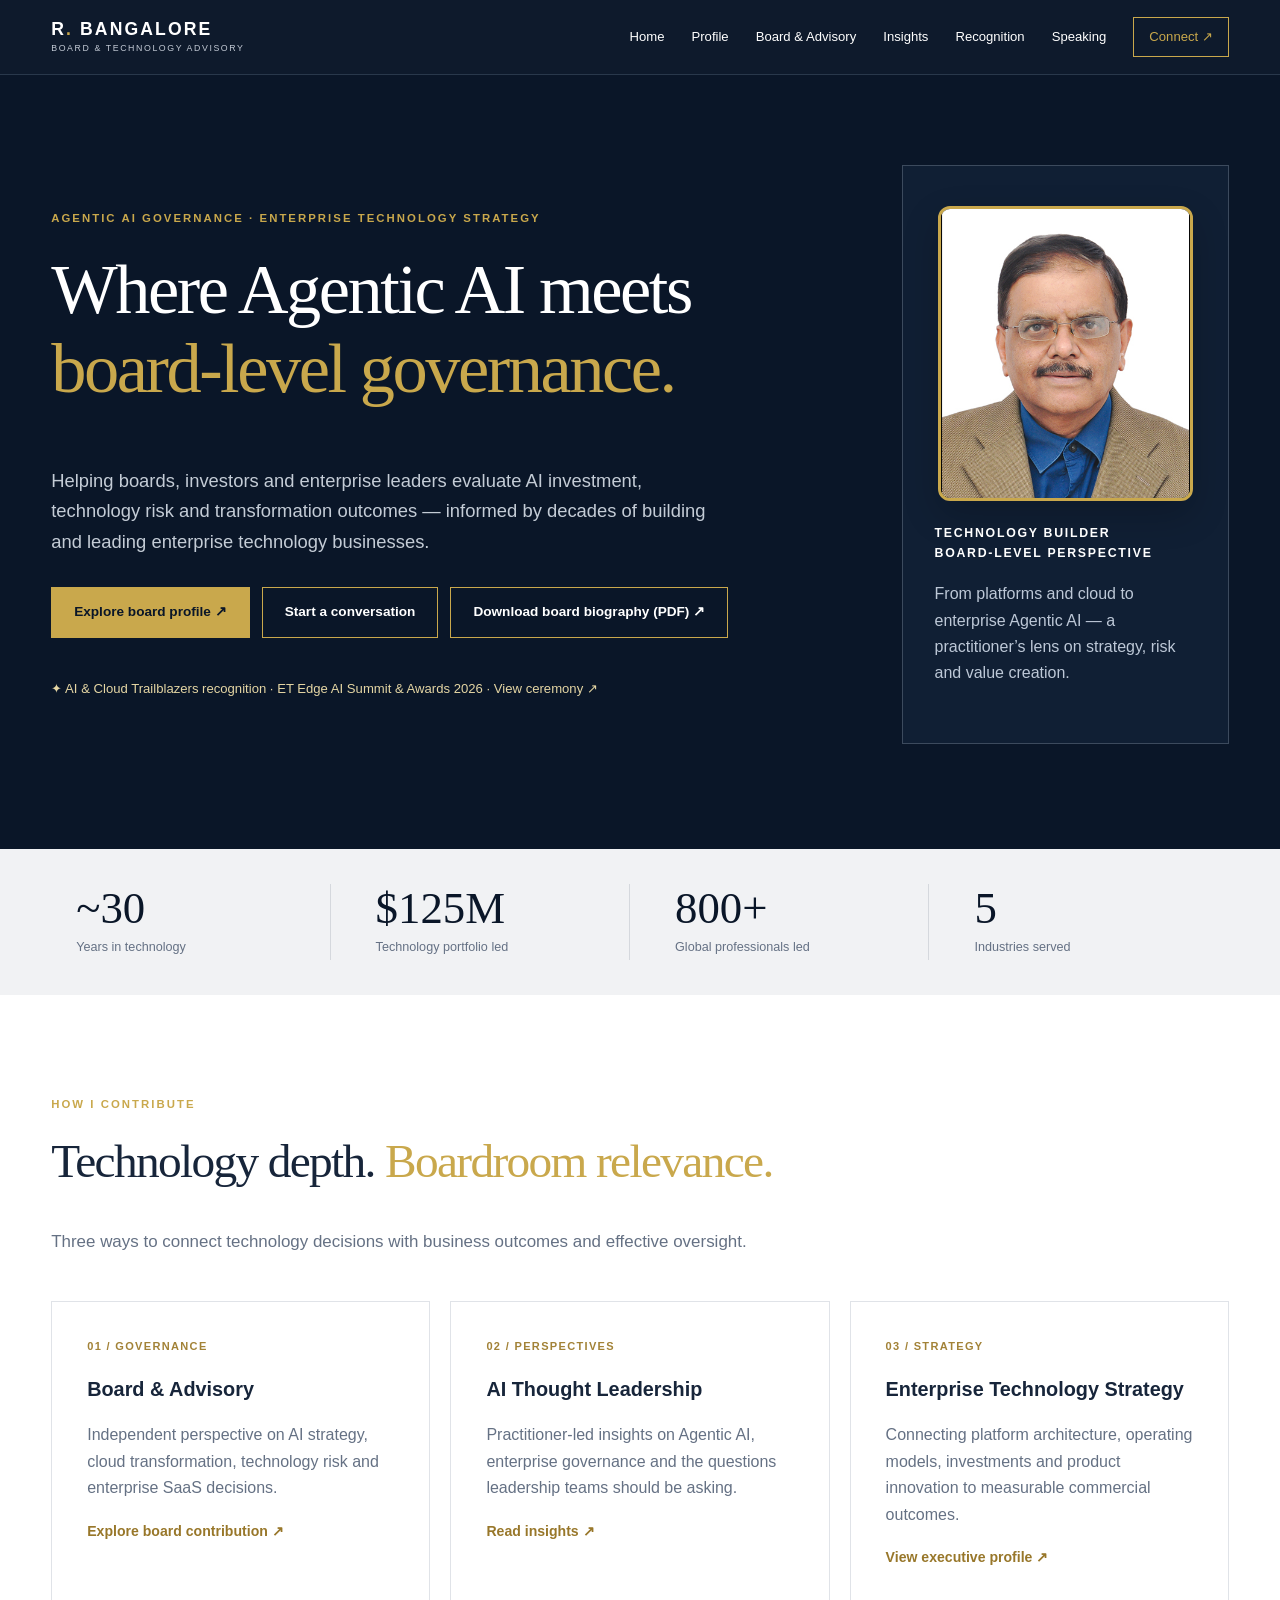
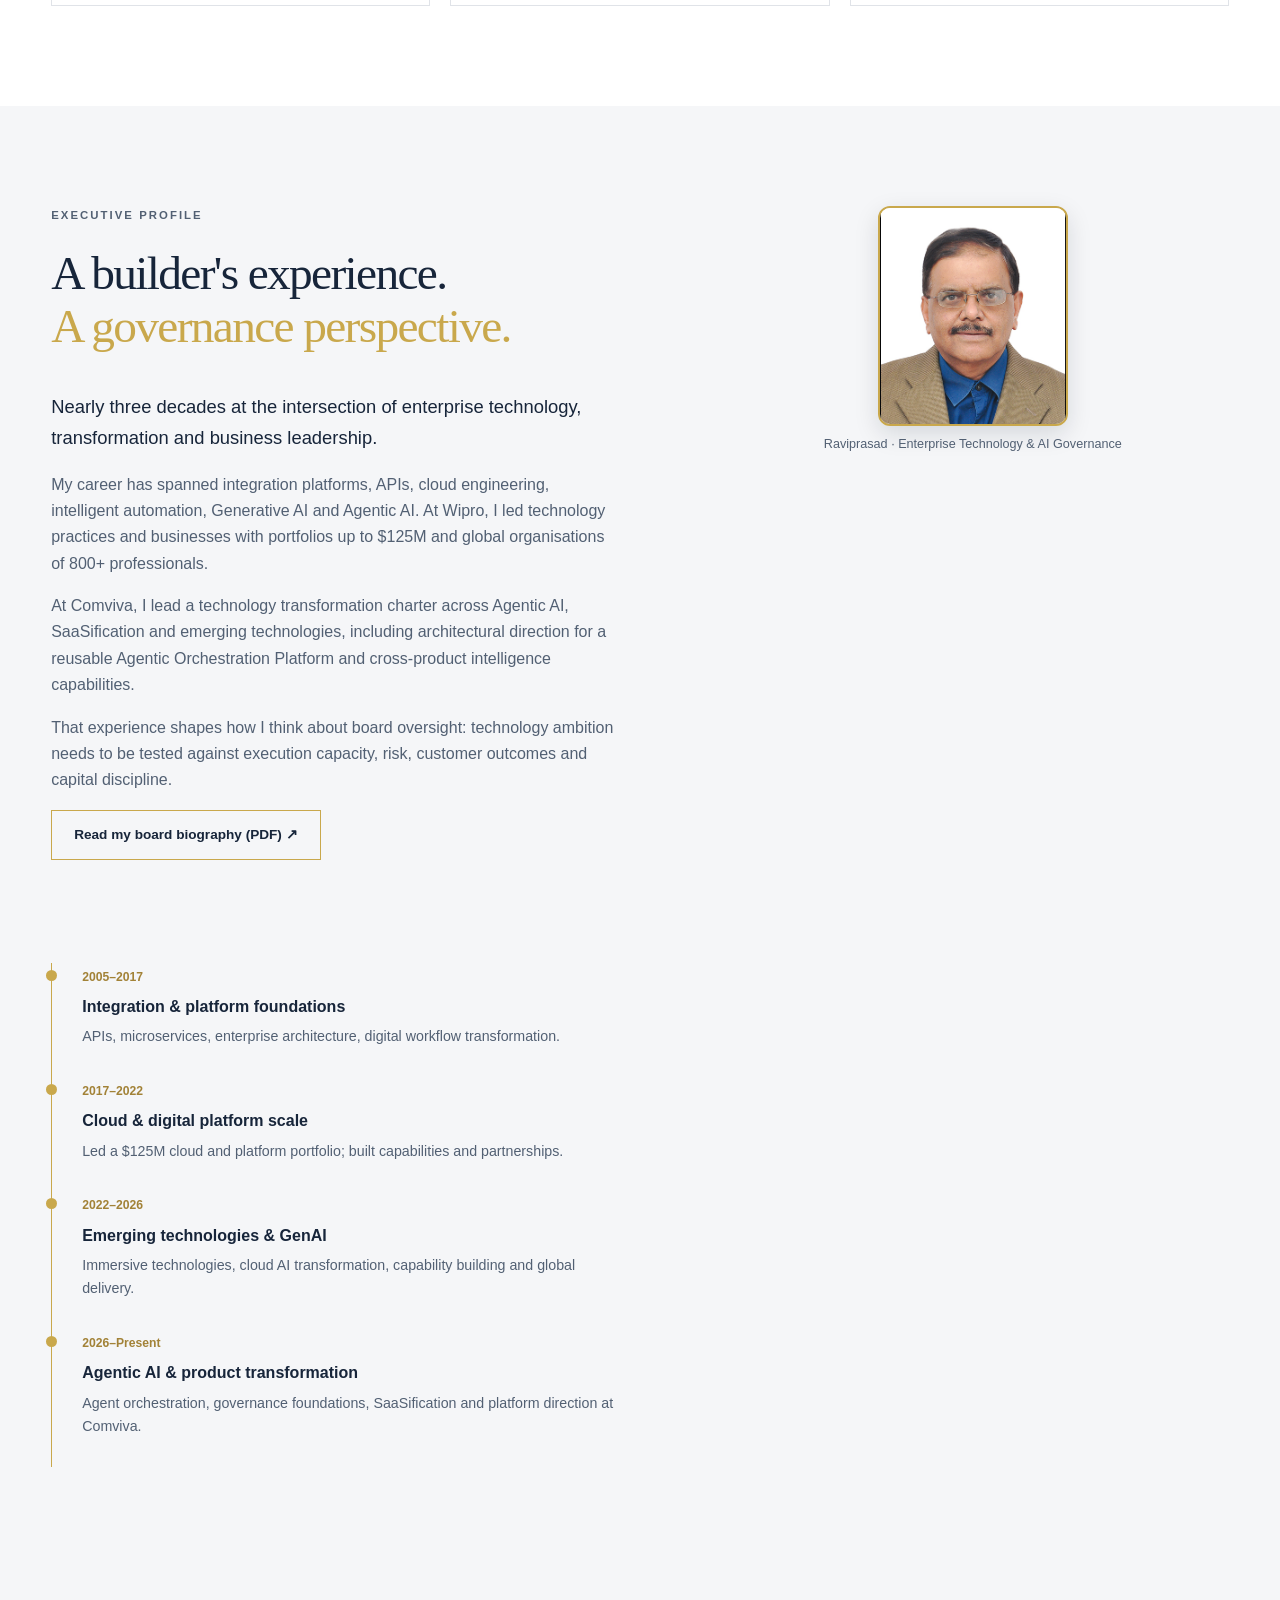
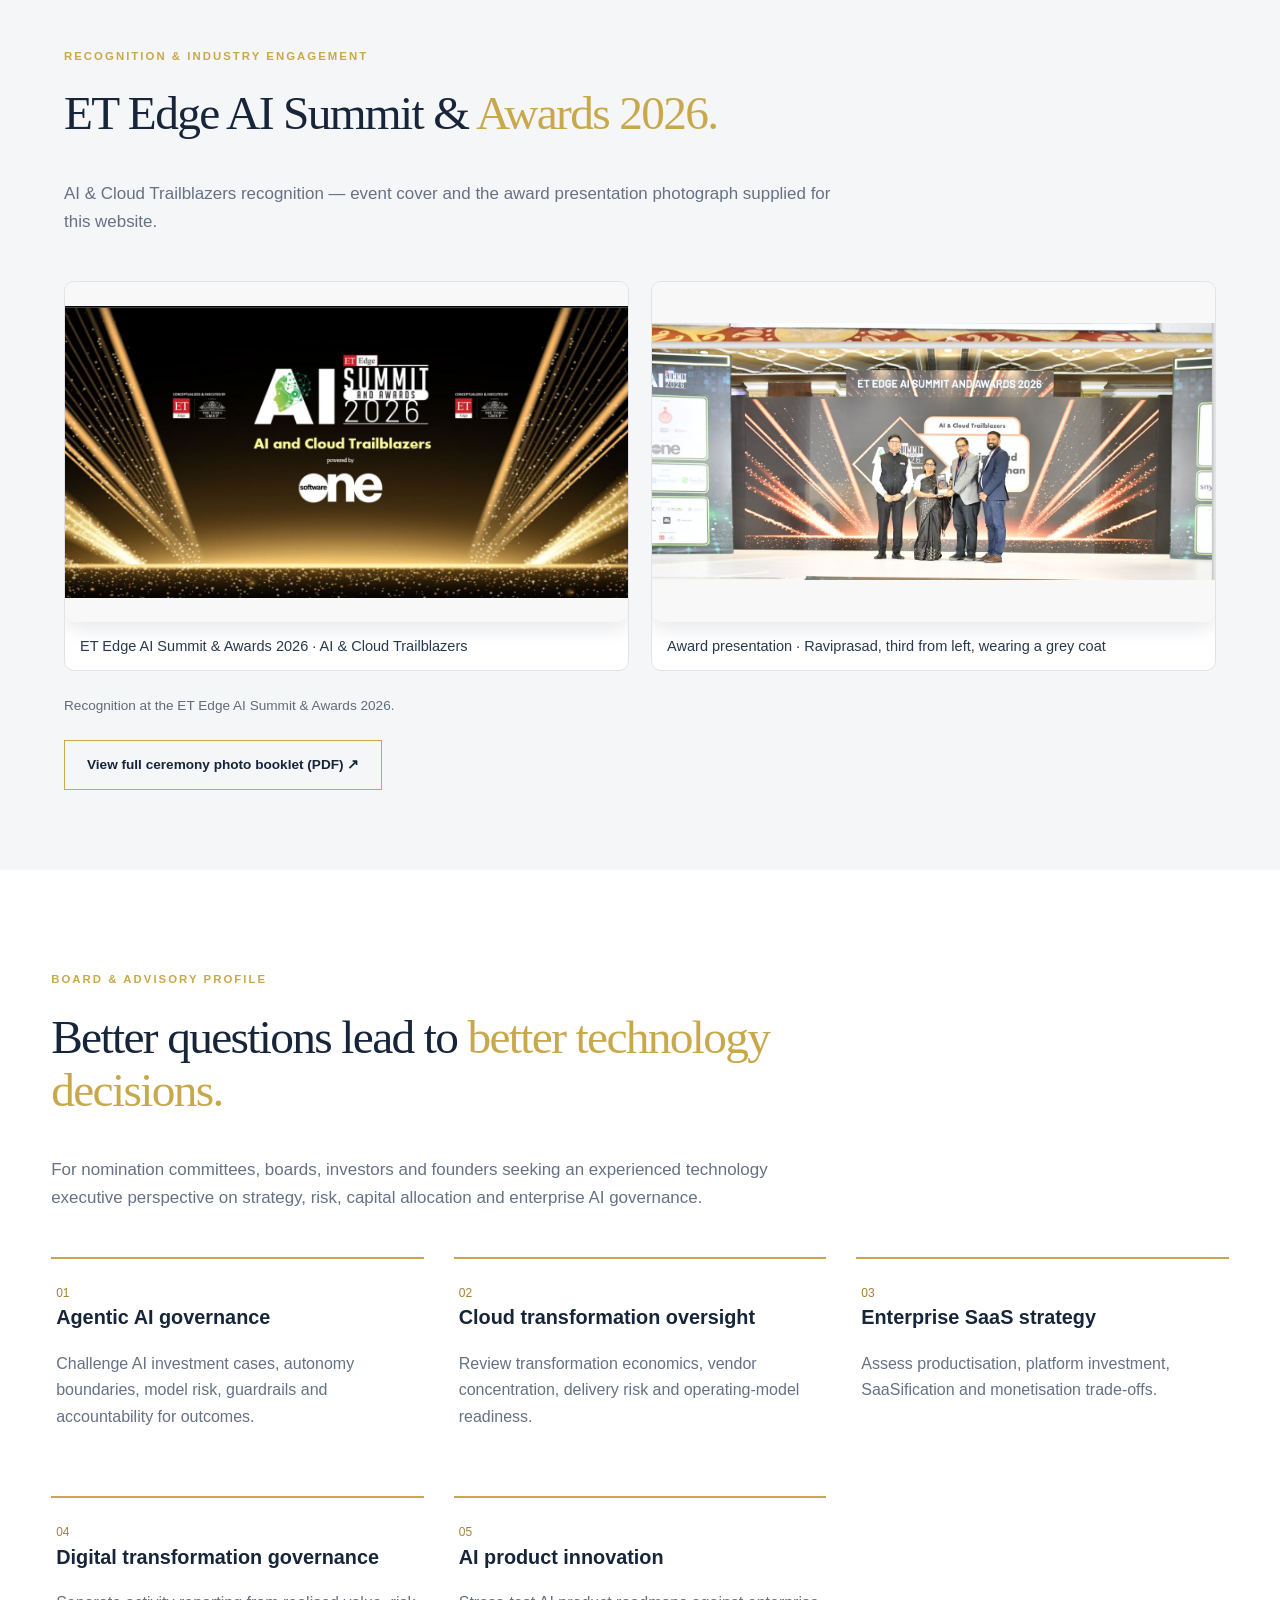
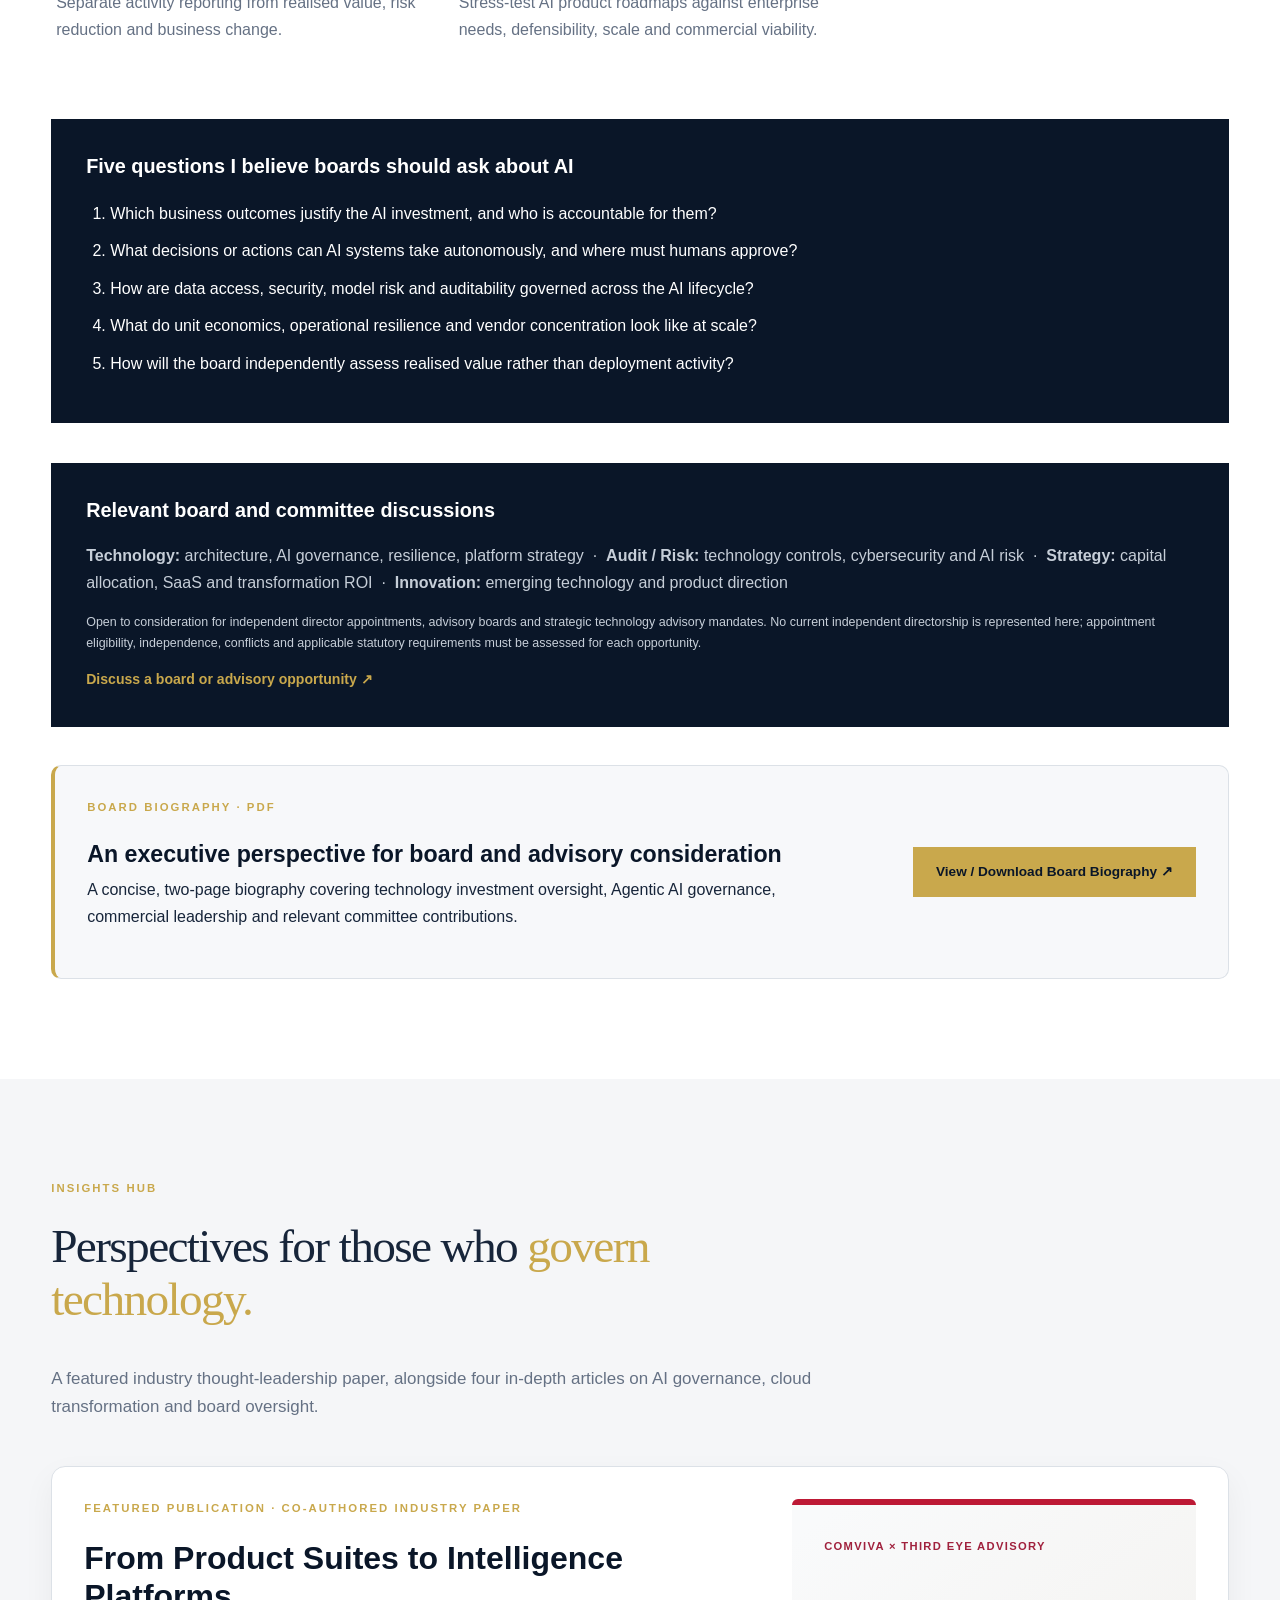
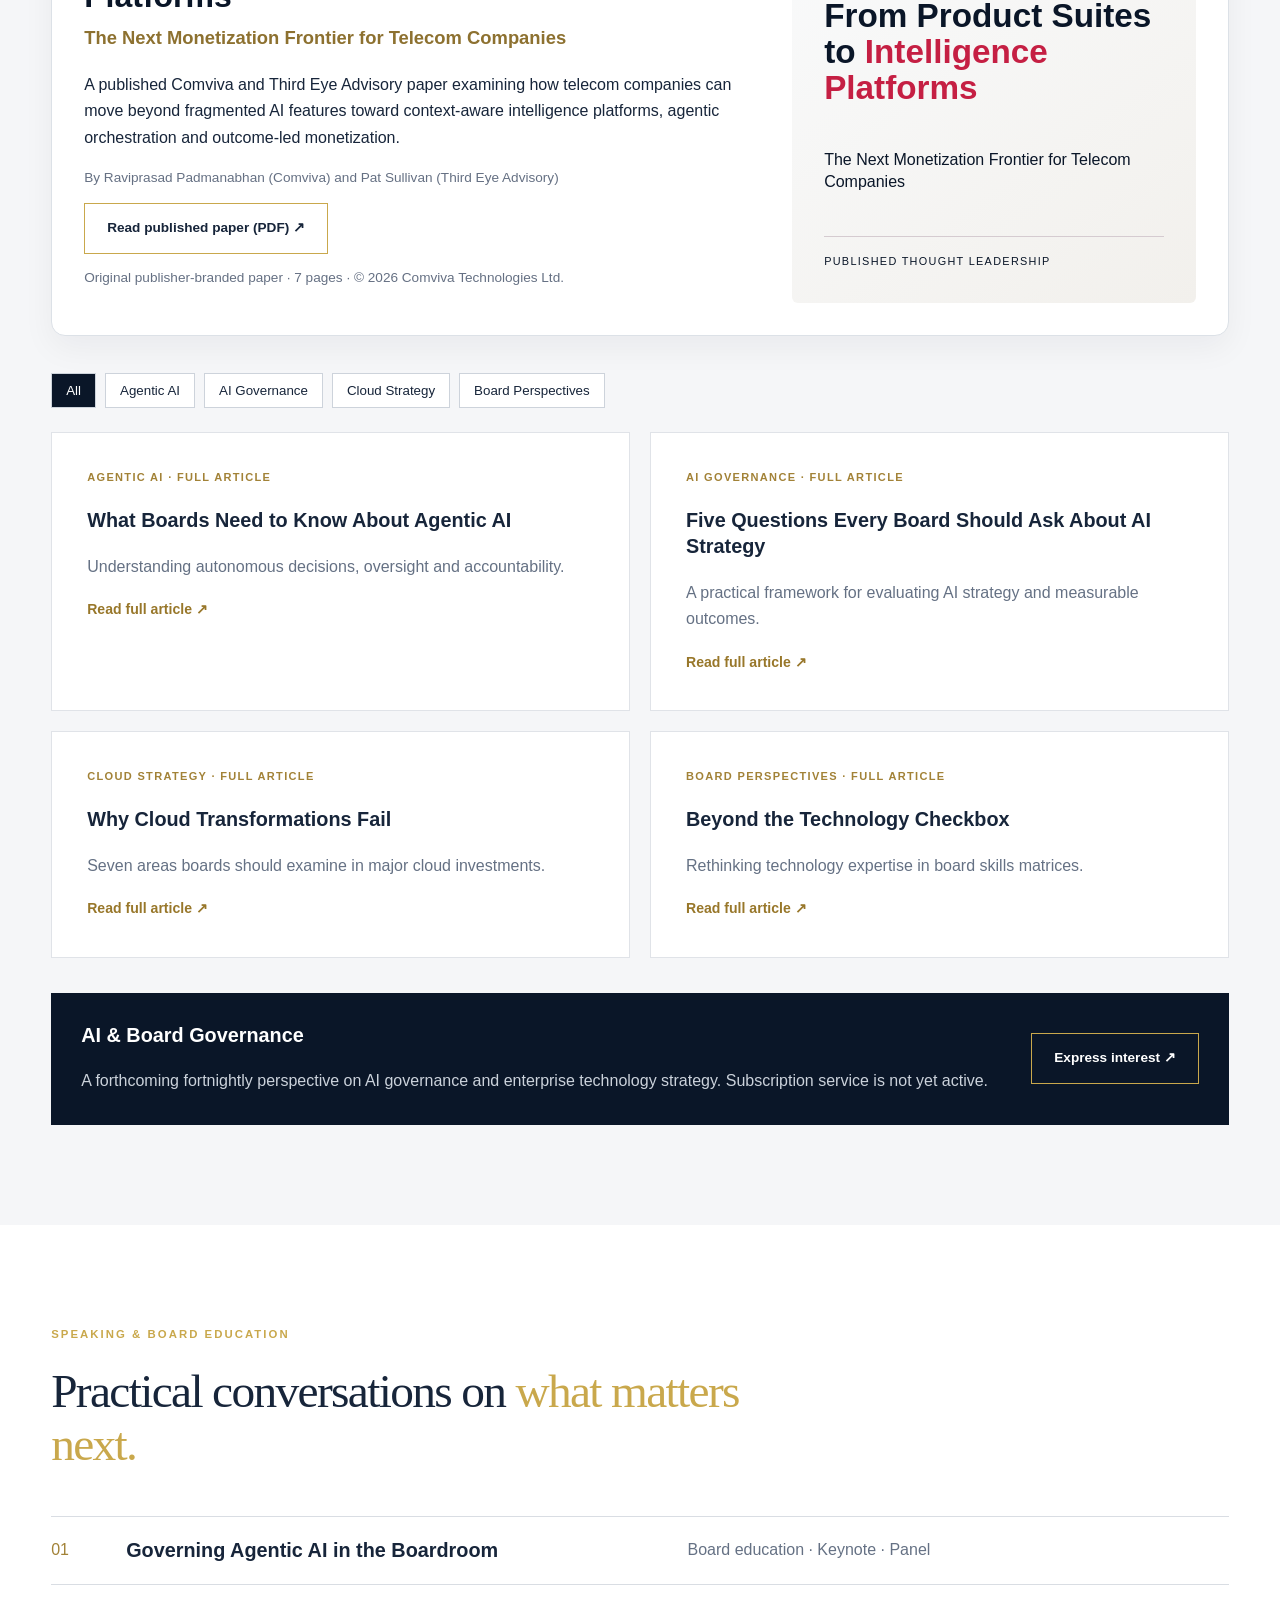
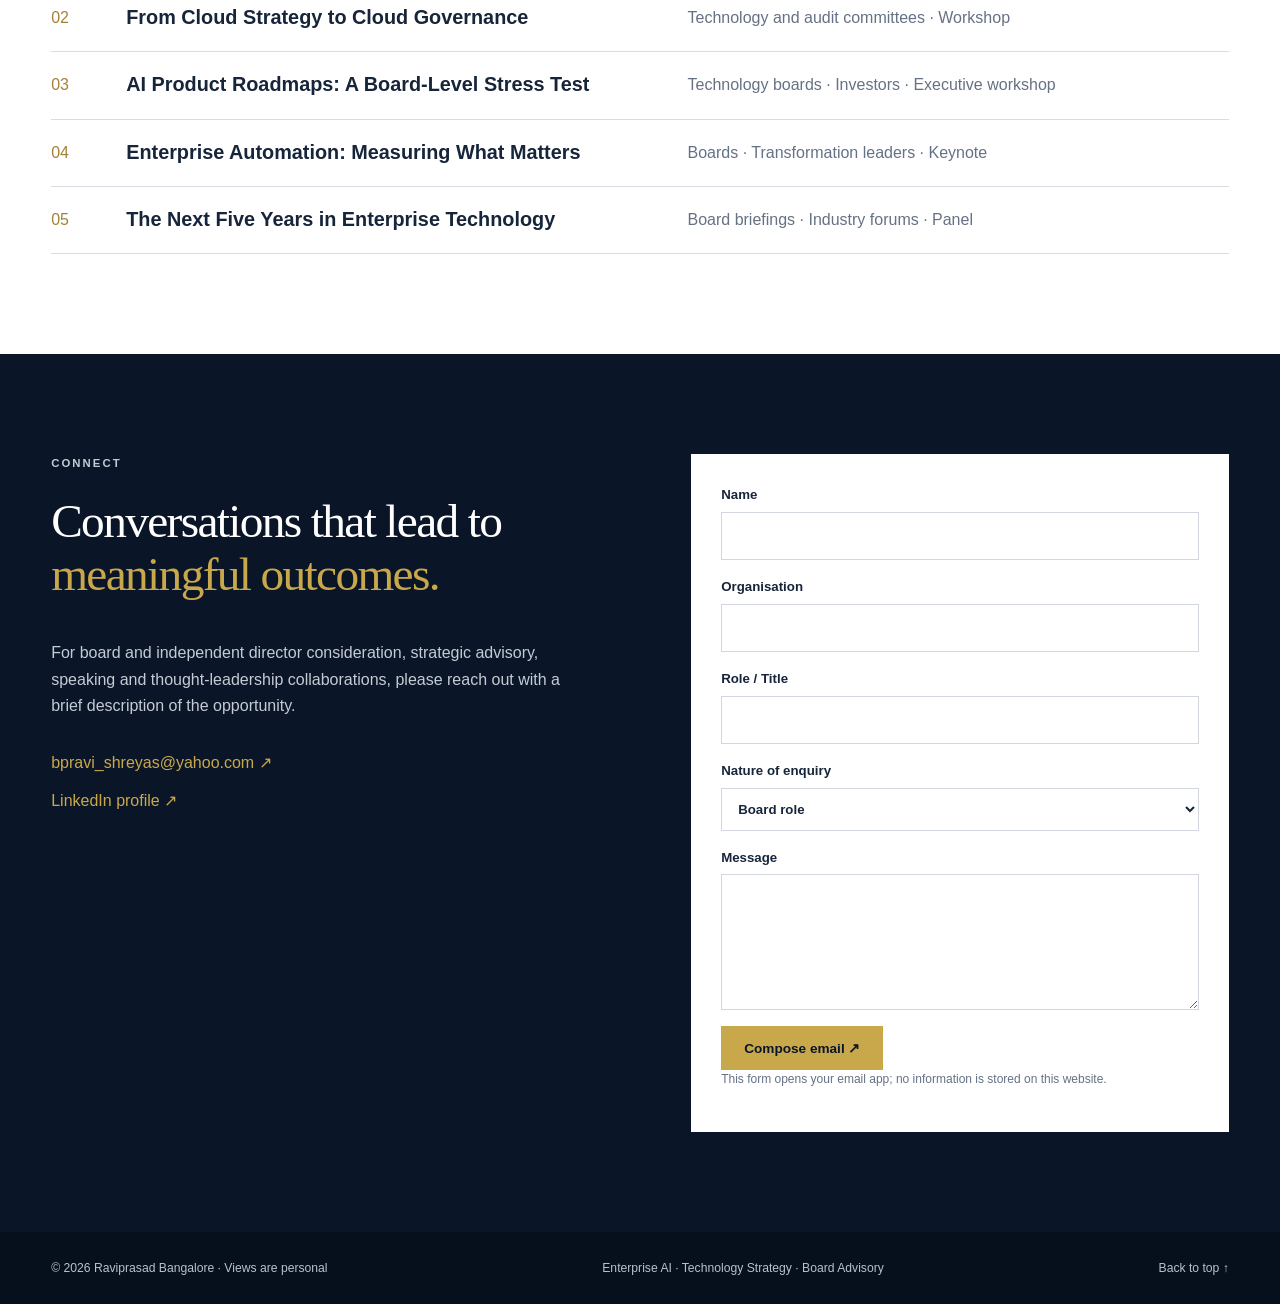
==== index.html @ d6b8e683 "Remove duplicate republish comments in index.html Removed duplicate comments for republishing GitHub" ====
<!DOCTYPE html>

<html lang="en"><head><meta charset="utf-8"/><meta content="width=device-width,initial-scale=1" name="viewport"/><title>Raviprasad Bangalore | Board Advisory &amp; AI Governance</title><meta content="#0A1628" name="theme-color"/><meta content="index,follow" name="robots"/><meta content="Raviprasad Bangalore — enterprise technology executive focused on Agentic AI governance, cloud strategy, board advisory and enterprise transformation." name="description"/><link href="styles.css" rel="stylesheet"/></head><body>
<header class="site-header"><a class="brand" href="#home">R<span class="gold">.</span> BANGALORE <small>BOARD &amp; TECHNOLOGY ADVISORY</small></a><button aria-expanded="false" aria-label="Toggle navigation" class="menu">☰</button><nav id="nav"><a href="#home">Home</a><a href="#about">Profile</a><a href="#board">Board &amp; Advisory</a><a href="#insights">Insights</a><a href="#recognition">Recognition</a><a href="#speaking">Speaking</a><a class="nav-contact" href="#connect">Connect ↗</a></nav></header>
<main><section class="hero" id="home"><div class="hero-content"><p class="eyebrow">AGENTIC AI GOVERNANCE · ENTERPRISE TECHNOLOGY STRATEGY</p><h1>Where Agentic AI meets <em>board-level governance.</em></h1><p class="hero-copy">Helping boards, investors and enterprise leaders evaluate AI investment, technology risk and transformation outcomes — informed by decades of building and leading enterprise technology businesses.</p><div class="actions"><a class="btn primary" href="#board">Explore board profile ↗</a><a class="btn secondary" href="#connect">Start a conversation</a><a class="btn secondary" href="downloads/Raviprasad_Board_Biography.pdf" rel="noopener" target="_blank">Download board biography (PDF) ↗</a></div><div class="recognition">✦ AI &amp; Cloud Trailblazers recognition · ET Edge AI Summit &amp; Awards 2026 · <a href="#recognition">View ceremony ↗</a></div></div><div class="hero-aside"><img alt="Raviprasad — technology executive and board advisory profile" class="hero-profile-photo" loading="eager" src="images/raviprasad-profile.jpg"/><div class="aside-label">TECHNOLOGY BUILDER<br/>BOARD-LEVEL PERSPECTIVE</div><p>From platforms and cloud to enterprise Agentic AI — a practitioner’s lens on strategy, risk and value creation.</p></div></section>
<section aria-label="Career metrics" class="metrics"><div><strong>~30</strong><span>Years in technology</span></div><div><strong>$125M</strong><span>Technology portfolio led</span></div><div><strong>800+</strong><span>Global professionals led</span></div><div><strong>5</strong><span>Industries served</span></div></section>
<section class="section" id="value"><div class="section-heading"><p class="eyebrow">HOW I CONTRIBUTE</p><h2>Technology depth. <em>Boardroom relevance.</em></h2><p>Three ways to connect technology decisions with business outcomes and effective oversight.</p></div><div class="cards three"><article class="card"><span class="card-index">01 / GOVERNANCE</span><h3>Board &amp; Advisory</h3><p>Independent perspective on AI strategy, cloud transformation, technology risk and enterprise SaaS decisions.</p><a href="#board">Explore board contribution ↗</a></article><article class="card"><span class="card-index">02 / PERSPECTIVES</span><h3>AI Thought Leadership</h3><p>Practitioner-led insights on Agentic AI, enterprise governance and the questions leadership teams should be asking.</p><a href="#insights">Read insights ↗</a></article><article class="card"><span class="card-index">03 / STRATEGY</span><h3>Enterprise Technology Strategy</h3><p>Connecting platform architecture, operating models, investments and product innovation to measurable commercial outcomes.</p><a href="#about">View executive profile ↗</a></article></div></section>
<section class="section alt" id="about"><div class="split"><div><p class="eyebrow">EXECUTIVE PROFILE</p><h2>A builder's experience.<br/><em>A governance perspective.</em></h2><p class="lead">Nearly three decades at the intersection of enterprise technology, transformation and business leadership.</p><p>My career has spanned integration platforms, APIs, cloud engineering, intelligent automation, Generative AI and Agentic AI. At Wipro, I led technology practices and businesses with portfolios up to $125M and global organisations of 800+ professionals.</p><p>At Comviva, I lead a technology transformation charter across Agentic AI, SaaSification and emerging technologies, including architectural direction for a reusable Agentic Orchestration Platform and cross-product intelligence capabilities.</p><p>That experience shapes how I think about board oversight: technology ambition needs to be tested against execution capacity, risk, customer outcomes and capital discipline.</p><a class="btn secondary" href="downloads/Raviprasad_Board_Biography.pdf" rel="noopener" target="_blank">Read my board biography (PDF) ↗</a></div><div class="about-photo-wrap"><img alt="Executive portrait of Raviprasad" class="about-profile-photo" loading="lazy" src="images/raviprasad-profile.jpg"/><p class="about-photo-caption">Raviprasad · Enterprise Technology &amp; AI Governance</p></div><div class="timeline"><div><span>2005–2017</span><h4>Integration &amp; platform foundations</h4><p>APIs, microservices, enterprise architecture, digital workflow transformation.</p></div><div><span>2017–2022</span><h4>Cloud &amp; digital platform scale</h4><p>Led a $125M cloud and platform portfolio; built capabilities and partnerships.</p></div><div><span>2022–2026</span><h4>Emerging technologies &amp; GenAI</h4><p>Immersive technologies, cloud AI transformation, capability building and global delivery.</p></div><div><span>2026–Present</span><h4>Agentic AI &amp; product transformation</h4><p>Agent orchestration, governance foundations, SaaSification and platform direction at Comviva.</p></div></div></div></section>
<section class="recognition-section" id="recognition"><div class="section-heading"><p class="eyebrow">RECOGNITION &amp; INDUSTRY ENGAGEMENT</p><h2>ET Edge AI Summit &amp; <em>Awards 2026.</em></h2><p>AI &amp; Cloud Trailblazers recognition — event cover and the award presentation photograph supplied for this website.</p></div><div class="award-gallery award-gallery-two"><figure><img alt="ET Edge AI Summit and Awards 2026 AI and Cloud Trailblazers event cover" loading="lazy" src="recognition/ceremony-1.jpg"/><figcaption>ET Edge AI Summit &amp; Awards 2026 · AI &amp; Cloud Trailblazers</figcaption></figure><figure><img alt="Award ceremony presentation with Raviprasad, third from left in a grey coat" loading="lazy" src="recognition/award-presentation-user-supplied.jpg"/><figcaption>Award presentation · Raviprasad, third from left, wearing a grey coat</figcaption></figure></div><p class="award-caption">Recognition at the ET Edge AI Summit &amp; Awards 2026.</p><a class="btn secondary" href="recognition/ET_Edge_AI_Summit_Awards_2026_Ceremony.pdf" rel="noopener" target="_blank">View full ceremony photo booklet (PDF) ↗</a></section><section class="section" id="board"><div class="section-heading"><p class="eyebrow">BOARD &amp; ADVISORY PROFILE</p><h2>Better questions lead to <em>better technology decisions.</em></h2><p>For nomination committees, boards, investors and founders seeking an experienced technology executive perspective on strategy, risk, capital allocation and enterprise AI governance.</p></div><div class="board-grid"><article><span>01</span><h3>Agentic AI governance</h3><p>Challenge AI investment cases, autonomy boundaries, model risk, guardrails and accountability for outcomes.</p></article><article><span>02</span><h3>Cloud transformation oversight</h3><p>Review transformation economics, vendor concentration, delivery risk and operating-model readiness.</p></article><article><span>03</span><h3>Enterprise SaaS strategy</h3><p>Assess productisation, platform investment, SaaSification and monetisation trade-offs.</p></article><article><span>04</span><h3>Digital transformation governance</h3><p>Separate activity reporting from realised value, risk reduction and business change.</p></article><article><span>05</span><h3>AI product innovation</h3><p>Stress-test AI product roadmaps against enterprise needs, defensibility, scale and commercial viability.</p></article></div><div class="committee"><h3>Five questions I believe boards should ask about AI</h3><ol class="board-questions"><li>Which business outcomes justify the AI investment, and who is accountable for them?</li><li>What decisions or actions can AI systems take autonomously, and where must humans approve?</li><li>How are data access, security, model risk and auditability governed across the AI lifecycle?</li><li>What do unit economics, operational resilience and vendor concentration look like at scale?</li><li>How will the board independently assess realised value rather than deployment activity?</li></ol></div><div class="committee"><h3>Relevant board and committee discussions</h3><p><strong>Technology:</strong> architecture, AI governance, resilience, platform strategy  ·  <strong>Audit / Risk:</strong> technology controls, cybersecurity and AI risk  ·  <strong>Strategy:</strong> capital allocation, SaaS and transformation ROI  ·  <strong>Innovation:</strong> emerging technology and product direction</p><p class="note">Open to consideration for independent director appointments, advisory boards and strategic technology advisory mandates. No current independent directorship is represented here; appointment eligibility, independence, conflicts and applicable statutory requirements must be assessed for each opportunity.</p><a class="text-link" href="#connect">Discuss a board or advisory opportunity ↗</a></div><div class="board-download-panel"><div><p class="eyebrow">BOARD BIOGRAPHY · PDF</p><h3>An executive perspective for board and advisory consideration</h3><p>A concise, two-page biography covering technology investment oversight, Agentic AI governance, commercial leadership and relevant committee contributions.</p></div><a class="btn primary" href="downloads/Raviprasad_Board_Biography.pdf" rel="noopener" target="_blank">View / Download Board Biography ↗</a></div></section>
<section class="section alt" id="insights"><div class="section-heading"><p class="eyebrow">INSIGHTS HUB</p><h2>Perspectives for those who <em>govern technology.</em></h2><p>A featured industry thought-leadership paper, alongside four in-depth articles on AI governance, cloud transformation and board oversight.</p></div><div aria-label="Featured published thought-leadership paper" class="featured-publication">
<div class="featured-publication-copy">
<p class="eyebrow">FEATURED PUBLICATION · CO-AUTHORED INDUSTRY PAPER</p>
<h3>From Product Suites to Intelligence Platforms</h3>
<p class="publication-subtitle">The Next Monetization Frontier for Telecom Companies</p>
<p>A published Comviva and Third Eye Advisory paper examining how telecom companies can move beyond fragmented AI features toward context-aware intelligence platforms, agentic orchestration and outcome-led monetization.</p>
<p class="publication-byline">By Raviprasad Padmanabhan (Comviva) and Pat Sullivan (Third Eye Advisory)</p>
<a class="btn" href="publications/from-product-suites-to-intelligence-platforms.pdf" rel="noopener" target="_blank">Read published paper (PDF) ↗</a>
<p class="publication-note">Original publisher-branded paper · 7 pages · © 2026 Comviva Technologies Ltd.</p>
</div>
<a aria-label="Open the published thought leadership paper" class="publication-cover" href="publications/from-product-suites-to-intelligence-platforms.pdf" rel="noopener" target="_blank">
<span>COMVIVA × THIRD EYE ADVISORY</span>
<strong>From Product Suites to <em>Intelligence Platforms</em></strong>
<small>The Next Monetization Frontier for Telecom Companies</small>
<span class="cover-bottom">PUBLISHED THOUGHT LEADERSHIP</span>
</a>
</div><div aria-label="Filter insight topics" class="filters"><button class="active" data-filter="All">All</button><button data-filter="Agentic AI">Agentic AI</button><button data-filter="AI Governance">AI Governance</button><button data-filter="Cloud Strategy">Cloud Strategy</button><button data-filter="Board Perspectives">Board Perspectives</button></div><div class="cards insights-grid" id="insight-cards"><article class="card insight" data-category="Agentic AI"><span class="card-index">AGENTIC AI · FULL ARTICLE</span><h3>What Boards Need to Know About Agentic AI</h3><p>Understanding autonomous decisions, oversight and accountability.</p><a class="text-link" href="articles/what-boards-need-to-know-about-agentic-ai.html">Read full article ↗</a></article><article class="card insight" data-category="AI Governance"><span class="card-index">AI GOVERNANCE · FULL ARTICLE</span><h3>Five Questions Every Board Should Ask About AI Strategy</h3><p>A practical framework for evaluating AI strategy and measurable outcomes.</p><a class="text-link" href="articles/five-questions-about-ai-strategy.html">Read full article ↗</a></article><article class="card insight" data-category="Cloud Strategy"><span class="card-index">CLOUD STRATEGY · FULL ARTICLE</span><h3>Why Cloud Transformations Fail</h3><p>Seven areas boards should examine in major cloud investments.</p><a class="text-link" href="articles/why-cloud-transformations-fail.html">Read full article ↗</a></article><article class="card insight" data-category="Board Perspectives"><span class="card-index">BOARD PERSPECTIVES · FULL ARTICLE</span><h3>Beyond the Technology Checkbox</h3><p>Rethinking technology expertise in board skills matrices.</p><a class="text-link" href="articles/beyond-the-technology-checkbox.html">Read full article ↗</a></article></div><div class="newsletter"><div><h3>AI &amp; Board Governance</h3><p>A forthcoming fortnightly perspective on AI governance and enterprise technology strategy. Subscription service is not yet active.</p></div><a class="btn secondary" href="mailto:bpravi_shreyas@yahoo.com?subject=Interest%20in%20AI%20%26%20Board%20Governance%20updates">Express interest ↗</a></div></section>
<section class="section" id="speaking"><div class="section-heading"><p class="eyebrow">SPEAKING &amp; BOARD EDUCATION</p><h2>Practical conversations on <em>what matters next.</em></h2></div><div class="speaking-list"><div><span>01</span><h3>Governing Agentic AI in the Boardroom</h3><p>Board education · Keynote · Panel</p></div><div><span>02</span><h3>From Cloud Strategy to Cloud Governance</h3><p>Technology and audit committees · Workshop</p></div><div><span>03</span><h3>AI Product Roadmaps: A Board-Level Stress Test</h3><p>Technology boards · Investors · Executive workshop</p></div><div><span>04</span><h3>Enterprise Automation: Measuring What Matters</h3><p>Boards · Transformation leaders · Keynote</p></div><div><span>05</span><h3>The Next Five Years in Enterprise Technology</h3><p>Board briefings · Industry forums · Panel</p></div></div></section>
<section class="section connect" id="connect"><div><p class="eyebrow">CONNECT</p><h2>Conversations that lead to <em>meaningful outcomes.</em></h2><p>For board and independent director consideration, strategic advisory, speaking and thought-leadership collaborations, please reach out with a brief description of the opportunity.</p><div class="contact-links"><a href="mailto:bpravi_shreyas@yahoo.com">bpravi_shreyas@yahoo.com ↗</a><a href="https://www.linkedin.com/in/rbangalore" rel="noopener noreferrer" target="_blank">LinkedIn profile ↗</a></div></div><form id="contact-form"><label>Name<input autocomplete="name" name="name" required=""/></label><label>Organisation<input autocomplete="organization" name="organisation"/></label><label>Role / Title<input autocomplete="organization-title" name="role"/></label><label>Nature of enquiry<select name="topic"><option>Board role</option><option>Advisory</option><option>Speaking</option><option>Partnership</option><option>Other</option></select></label><label>Message<textarea name="message" required="" rows="5"></textarea></label><button class="btn primary" type="submit">Compose email ↗</button><p class="note">This form opens your email app; no information is stored on this website.</p></form></section></main><footer><span>© <span id="year"></span> Raviprasad Bangalore · Views are personal</span><span>Enterprise AI · Technology Strategy · Board Advisory</span><a href="#home">Back to top ↑</a></footer><script src="script.js"></script></body></html>
<escape><!-- Republish GitHub Pages website --></escape>
<escape><!-- Republish GitHub Pages website --></escape>
<escape><!-- Republish GitHub Pages website --></escape>
<escape><!-- Republish GitHub Pages website --></escape>
---- styles.css ----
:root{--navy:#0a1628;--gold:#c9a84c;--ink:#17253a;--muted:#657184;--paper:#fff;--soft:#f5f6f8}*{box-sizing:border-box}html{scroll-behavior:smooth}body{margin:0;font-family:Inter,'Segoe UI',Arial,sans-serif;color:var(--ink);background:white;line-height:1.65}h1,h2,h3,h4,p{margin-top:0}h1,h2{font-family:Georgia,'Times New Roman',serif;line-height:1.12;letter-spacing:-.035em;font-weight:500}h1{font-size:clamp(3rem,5.5vw,5.8rem);max-width:800px}h2{font-size:clamp(2.2rem,3.7vw,3.8rem)}h3{font-size:1.24rem;line-height:1.3}em{font-style:normal;color:var(--gold)}a{color:inherit;text-decoration:none}.site-header{position:sticky;top:0;z-index:20;background:rgba(10,22,40,.98);color:#fff;display:flex;align-items:center;justify-content:space-between;padding:17px max(4vw,24px);border-bottom:1px solid #29384b}.brand{font-size:1.1rem;font-weight:800;letter-spacing:.12em;line-height:1.1}.brand small{display:block;font-size:.55rem;letter-spacing:.18em;font-weight:500;margin-top:5px;color:#c3cad5}.gold{color:var(--gold)}nav{display:flex;align-items:center;gap:27px;font-size:.82rem}nav a:hover,.contact-links a:hover{color:var(--gold)}.nav-contact{border:1px solid var(--gold);padding:8px 15px;color:var(--gold)}.menu{display:none}.hero{background:var(--navy);color:#fff;padding:90px max(4vw,24px) 105px;display:grid;grid-template-columns:1.6fr .7fr;gap:8vw;align-items:center}.eyebrow{color:var(--gold);font-weight:700;letter-spacing:.18em;font-size:.71rem;text-transform:uppercase;margin-bottom:22px}.hero-copy{font-size:1.15rem;color:#c4ccd6;max-width:670px}.actions{display:flex;gap:12px;flex-wrap:wrap;margin-top:30px}.btn{display:inline-block;padding:13px 22px;border:1px solid var(--gold);font-size:.85rem;font-weight:650;cursor:pointer}.primary{background:var(--gold);color:var(--navy)}.secondary{background:transparent;color:inherit}.recognition{font-size:.82rem;color:#e5d6a4;margin-top:40px}.hero-aside{border:1px solid #3c4a5d;padding:40px 32px;min-height:350px;background:#101f34}.monogram{width:116px;height:116px;border:1px solid var(--gold);display:grid;place-items:center;font-family:Georgia,serif;font-size:3rem;color:var(--gold);margin-bottom:35px}.aside-label{letter-spacing:.14em;font-size:.77rem;font-weight:750}.hero-aside p{color:#bdc8d7;margin-top:18px}.metrics{display:grid;grid-template-columns:repeat(4,1fr);background:#f1f2f4;padding:35px 4vw;gap:20px}.metrics div{border-right:1px solid #d5d8dd;padding:0 25px}.metrics div:last-child{border:0}.metrics strong{display:block;font-family:Georgia,serif;font-size:2.8rem;line-height:1.1;font-weight:500;color:var(--navy)}.metrics span{font-size:.79rem;color:var(--muted)}.section{padding:100px max(4vw,24px);scroll-margin-top:80px}.alt{background:var(--soft)}.section-heading{max-width:780px;margin-bottom:45px}.section-heading>p:last-child{color:var(--muted);font-size:1.06rem}.cards{display:grid;gap:20px}.three{grid-template-columns:repeat(3,1fr)}.card{border:1px solid #e0e3e8;background:white;padding:35px;min-height:250px}.card-index{display:block;color:#a28237;font-size:.69rem;font-weight:800;letter-spacing:.12em;margin-bottom:22px}.card p{color:var(--muted)}.card a,.text-link{color:#98772a;font-weight:700;font-size:.88rem}.split{display:grid;grid-template-columns:1.1fr 1fr;gap:8vw}.split p{color:#526073}.lead{font-size:1.15rem;color:var(--ink)!important}.timeline{border-left:1px solid #c9a84c;padding-left:30px}.timeline div{position:relative;margin-bottom:28px}.timeline div:before{content:'';position:absolute;left:-36px;top:7px;background:var(--gold);width:11px;height:11px;border-radius:50%}.timeline span{font-size:.76rem;color:#a28237;font-weight:800}.timeline h4{margin:5px 0}.timeline p{font-size:.89rem}.board-grid{display:grid;grid-template-columns:repeat(3,1fr);gap:30px}.board-grid article{border-top:2px solid var(--gold);padding:20px 5px}.board-grid span{color:#a28237;font-size:.75rem}.board-grid p{color:var(--muted)}.committee{margin-top:40px;background:var(--navy);color:white;padding:35px}.committee p{color:#c6ced8}.committee .note{font-size:.78rem}.committee a{color:var(--gold)}.filters{display:flex;flex-wrap:wrap;gap:9px;margin-bottom:24px}.filters button{border:1px solid #cdd3db;background:white;color:var(--ink);padding:9px 14px;cursor:pointer}.filters button.active{background:var(--navy);color:white}.insights-grid{grid-template-columns:repeat(2,1fr)}.insight{min-height:210px}.newsletter{background:var(--navy);color:white;padding:30px;margin-top:35px;display:flex;align-items:center;justify-content:space-between;gap:25px}.newsletter p{color:#cbd2db;margin:0}.speaking-list{border-top:1px solid #d9dde3}.speaking-list>div{display:grid;grid-template-columns:55px 1fr 1fr;gap:20px;align-items:center;border-bottom:1px solid #d9dde3;padding:20px 0}.speaking-list span{color:#a28237}.speaking-list h3,.speaking-list p{margin:0}.speaking-list p{color:var(--muted)}.connect{background:var(--navy);color:#fff;display:grid;grid-template-columns:1fr 1fr;gap:8vw}.connect p{color:#c5cbd4}.contact-links{display:flex;flex-direction:column;gap:12px;margin-top:30px;color:var(--gold)}form{background:white;padding:30px;color:var(--ink)}label{display:block;font-size:.83rem;font-weight:650;margin-bottom:16px}input,select,textarea{display:block;width:100%;padding:12px;margin-top:6px;border:1px solid #d2d7df;font:inherit;background:white;color:var(--ink)}form .note{font-size:.75rem;color:#657184}footer{display:flex;justify-content:space-between;gap:20px;flex-wrap:wrap;padding:26px 4vw;font-size:.76rem;background:#06101d;color:#b8c1cf}@media(max-width:900px){.hero{grid-template-columns:1fr}.hero-aside{min-height:0}.split,.connect{grid-template-columns:1fr}.board-grid,.three{grid-template-columns:repeat(2,1fr)}nav{gap:12px}}@media(max-width:650px){.menu{display:block;background:transparent;color:white;border:1px solid #647184;padding:6px 12px;font-size:1.2rem}nav{display:none;position:absolute;top:65px;left:0;right:0;background:var(--navy);padding:20px;flex-direction:column;align-items:flex-start}nav.open{display:flex}.hero{padding-top:60px}.metrics{grid-template-columns:repeat(2,1fr)}.metrics div{padding:8px;border:0}.section{padding-top:65px;padding-bottom:65px}.three,.board-grid,.insights-grid{grid-template-columns:1fr}.speaking-list>div{grid-template-columns:30px 1fr}.speaking-list p{grid-column:2}.newsletter{display:block}.newsletter .btn{margin-top:20px}h1{font-size:3rem}}

.board-questions{margin:1rem 0 0;padding-left:1.5rem;line-height:1.8}.board-questions li{margin-bottom:.55rem}

/* Featured publication */
.featured-publication{display:grid;grid-template-columns:1.5fr 0.9fr;gap:2.2rem;align-items:stretch;background:#fff;border:1px solid #dce1e7;border-radius:14px;padding:2rem;margin:2rem 0 2.3rem;box-shadow:0 12px 32px rgba(10,22,40,.05)}
.featured-publication h3{font-size:clamp(1.5rem,2.5vw,2.4rem);line-height:1.18;color:#0a1628;margin:.5rem 0}
.featured-publication .publication-subtitle{font-size:1.15rem;font-weight:650;color:#8d7130}
.featured-publication-copy>p{line-height:1.65}
.publication-byline,.publication-note{font-size:.85rem;color:#657083}
.publication-note{margin-top:.85rem}
.publication-cover{display:flex;flex-direction:column;justify-content:space-between;gap:1.5rem;background:linear-gradient(145deg,#f9fafb 5%,#f2f0ec 100%);border-top:6px solid #bd1935;border-radius:6px;padding:2rem;min-height:320px;color:#0a1628;text-decoration:none}
.publication-cover>span:first-child{font-size:.7rem;letter-spacing:.12em;font-weight:700;color:#a0213d}
.publication-cover strong{font-size:clamp(1.6rem,2.6vw,2.5rem);line-height:1.08}
.publication-cover em{font-style:normal;color:#c51f43}
.publication-cover small{font-size:1rem;line-height:1.4}
.publication-cover .cover-bottom{font-size:.68rem;letter-spacing:.12em;border-top:1px solid #d5cbd0;padding-top:1rem}
@media(max-width:760px){.featured-publication{grid-template-columns:1fr;padding:1.3rem}.publication-cover{min-height:260px}}

.board-download-panel{display:flex;align-items:center;justify-content:space-between;gap:2rem;margin-top:2.4rem;padding:2rem;background:#f7f8fa;border:1px solid #dce1e7;border-left:4px solid #c9a84c;border-radius:10px}.board-download-panel h3{color:#0a1628;font-size:1.45rem;margin:.5rem 0}.board-download-panel p{max-width:690px}.board-download-panel .btn{flex-shrink:0}@media(max-width:760px){.board-download-panel{flex-direction:column;align-items:flex-start;padding:1.25rem}}

.recognition-section{padding:5rem max(5vw,24px);background:#f5f6f8}.award-gallery{display:grid;grid-template-columns:repeat(3,minmax(0,1fr));gap:1rem;margin:1.5rem 0}.award-gallery img{width:100%;height:230px;object-fit:cover;border-radius:10px;box-shadow:0 6px 20px #0a16281a}.award-caption{font-size:.85rem;color:#606b7b;margin-bottom:1.4rem}.recognition a{color:inherit}@media(max-width:700px){.award-gallery{grid-template-columns:1fr}.award-gallery img{height:auto}}

.award-gallery-two{display:grid;grid-template-columns:1fr 1fr;gap:22px;align-items:start}.award-gallery-two figure{margin:0;background:#fff;border:1px solid #e0e3e8;border-radius:10px;overflow:hidden}.award-gallery-two figure img{display:block;width:100%;height:340px;object-fit:contain;background:#f8f8f8}.award-gallery-two figcaption{padding:12px 15px;color:#29384e;font-size:.91rem}@media(max-width:720px){.award-gallery-two{grid-template-columns:1fr}.award-gallery-two figure img{height:auto;max-height:400px}}

/* Executive portrait — homepage and executive profile */
.hero-profile-photo{display:block;width:min(100%,255px);height:295px;object-fit:cover;object-position:center 25%;border-radius:12px;border:3px solid var(--gold);box-shadow:0 14px 36px rgba(0,0,0,.20);margin:0 auto 22px}
.about-photo-wrap{max-width:340px;margin:0 auto 26px;text-align:center}
.about-profile-photo{display:block;width:190px;height:220px;object-fit:cover;object-position:center 24%;border-radius:12px;border:2px solid var(--gold);box-shadow:0 8px 24px rgba(10,22,40,.13);margin:0 auto 10px}
.about-photo-caption{font-size:.79rem;line-height:1.4;color:var(--muted);margin:0}
@media(max-width:700px){.hero-profile-photo{width:205px;height:238px}.about-profile-photo{width:160px;height:190px}}
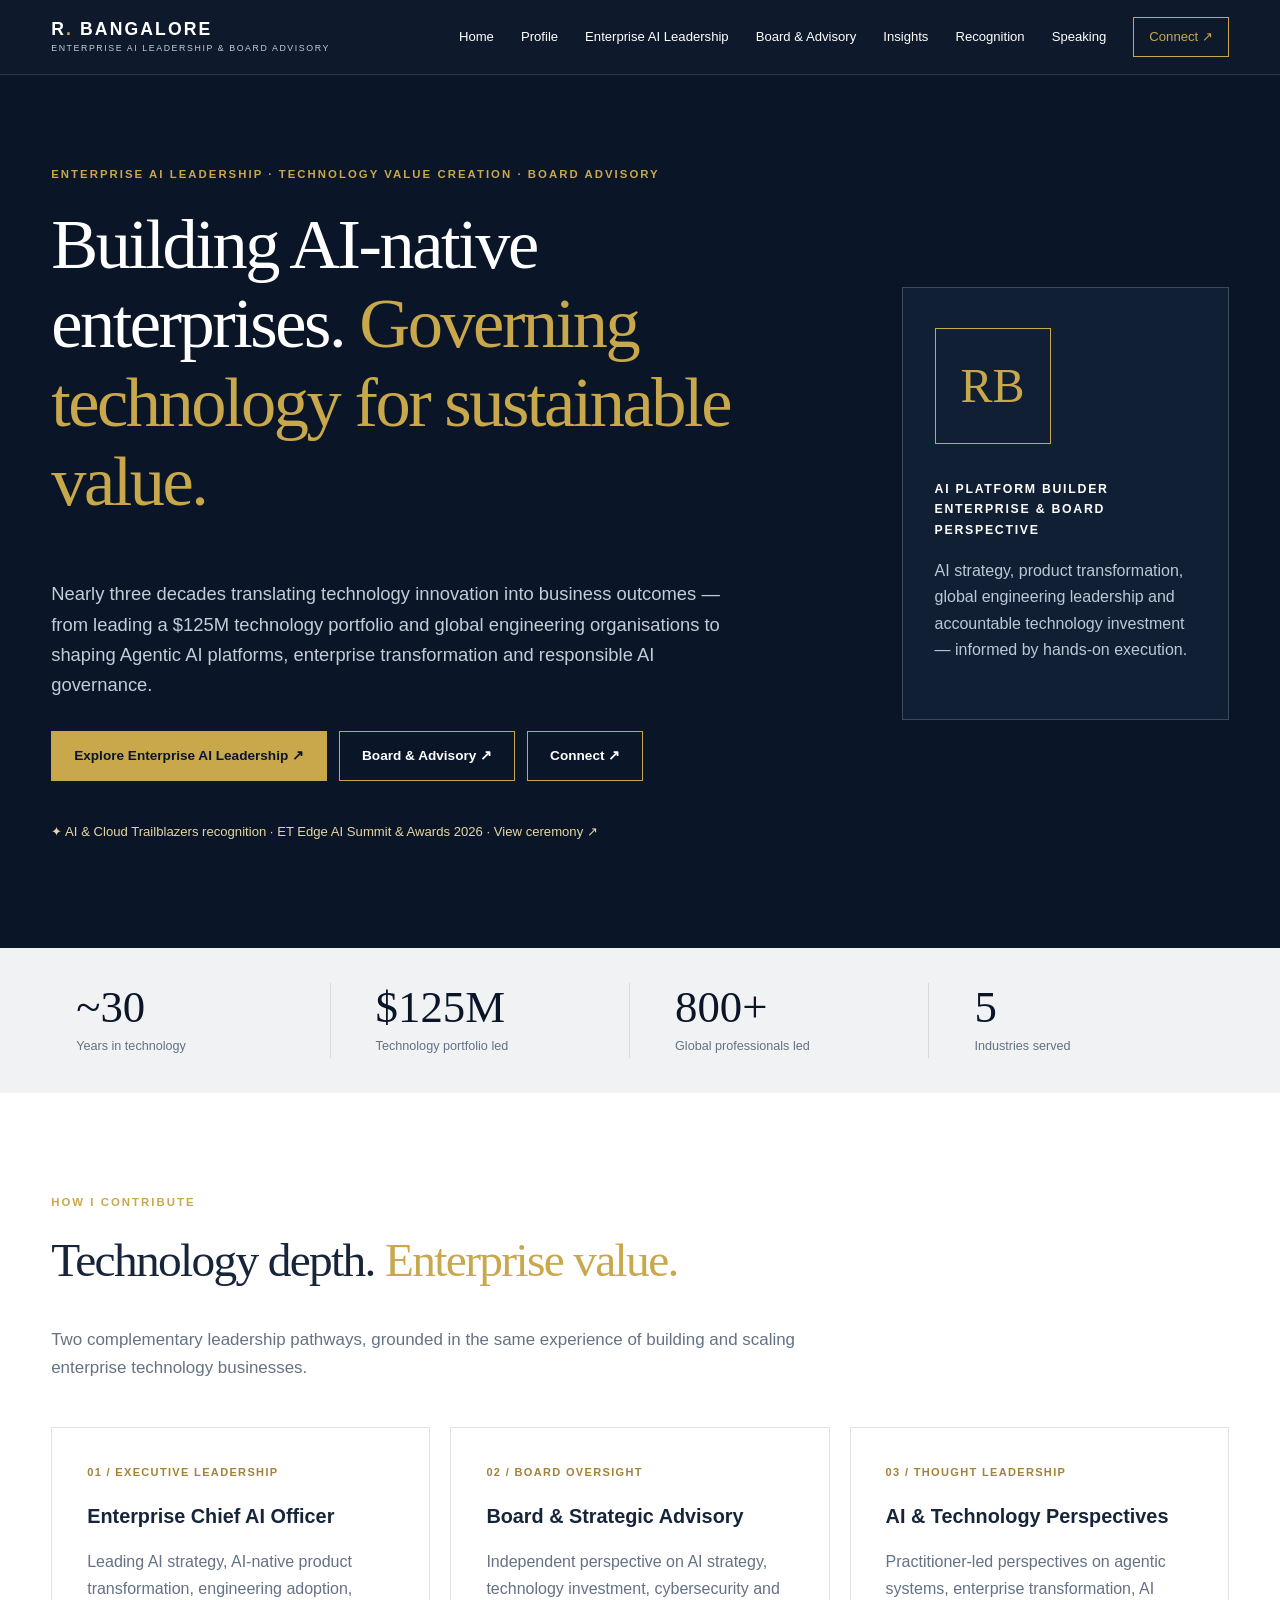
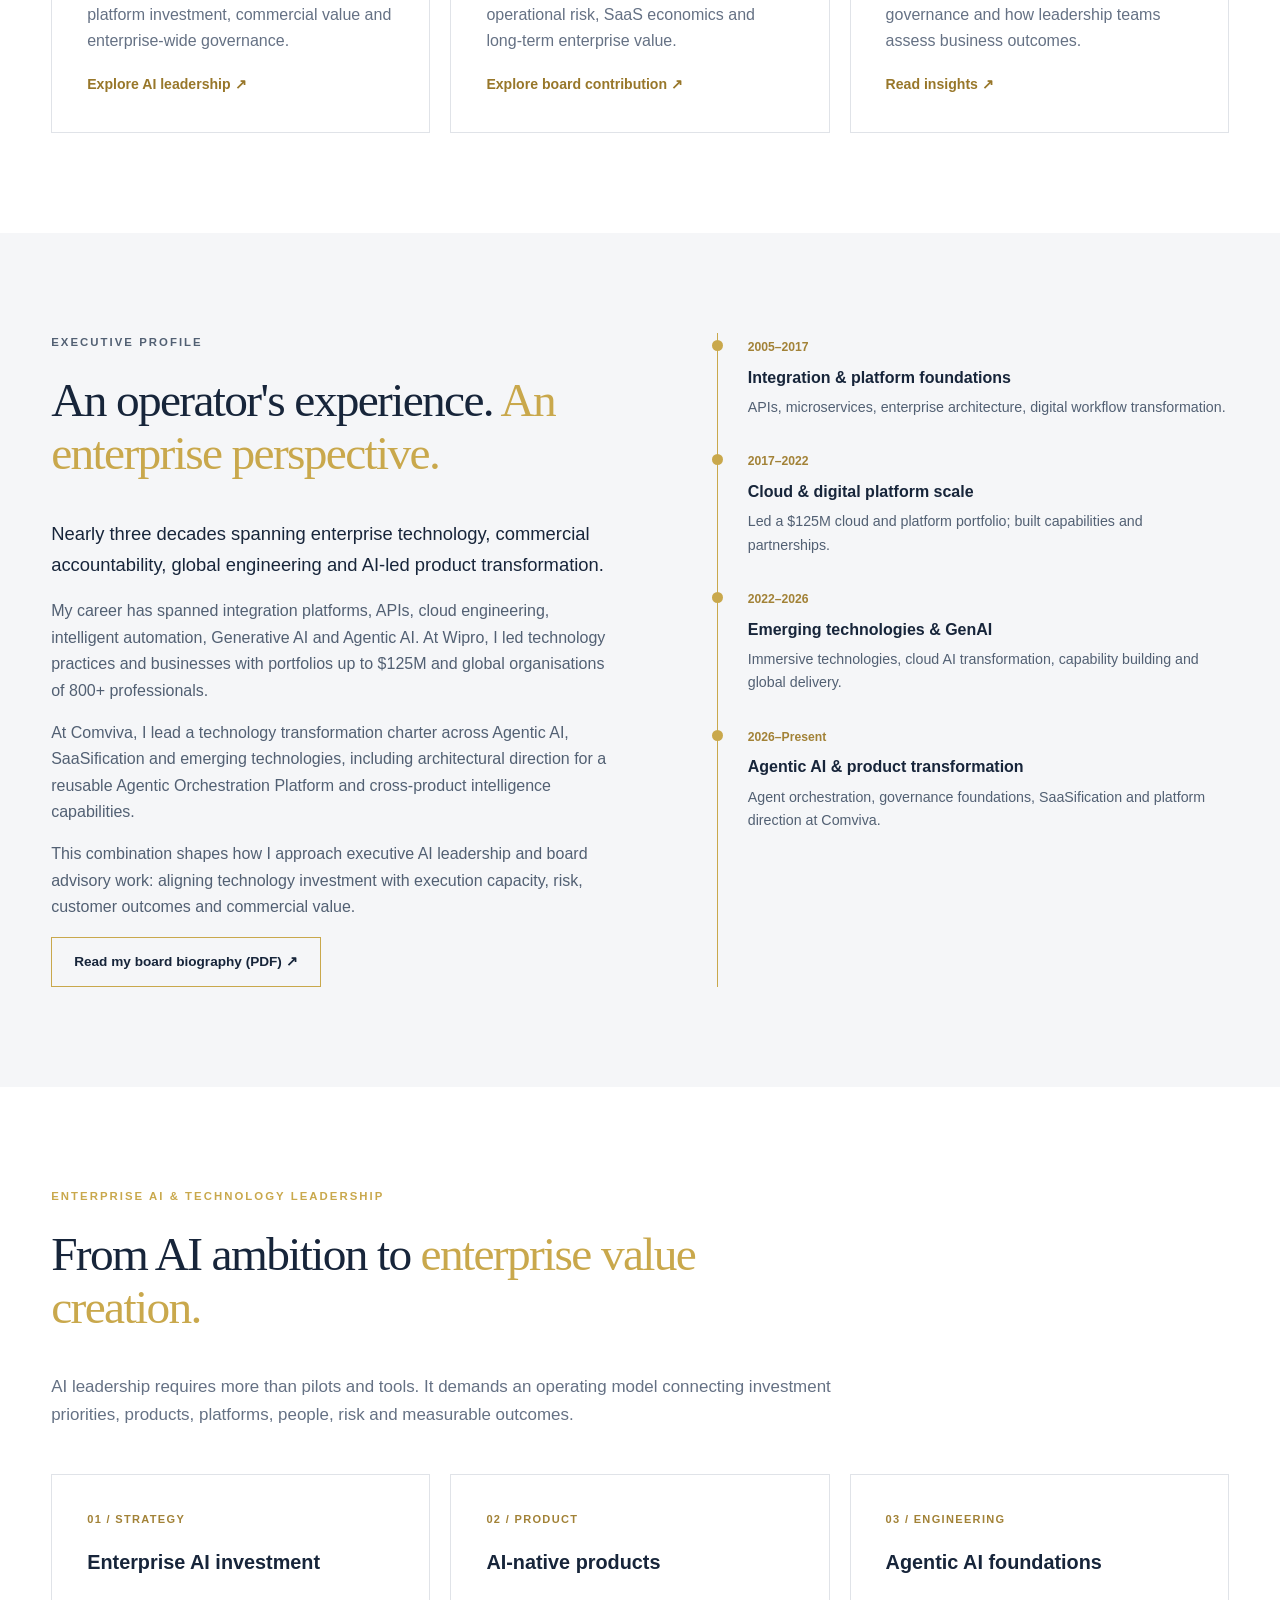
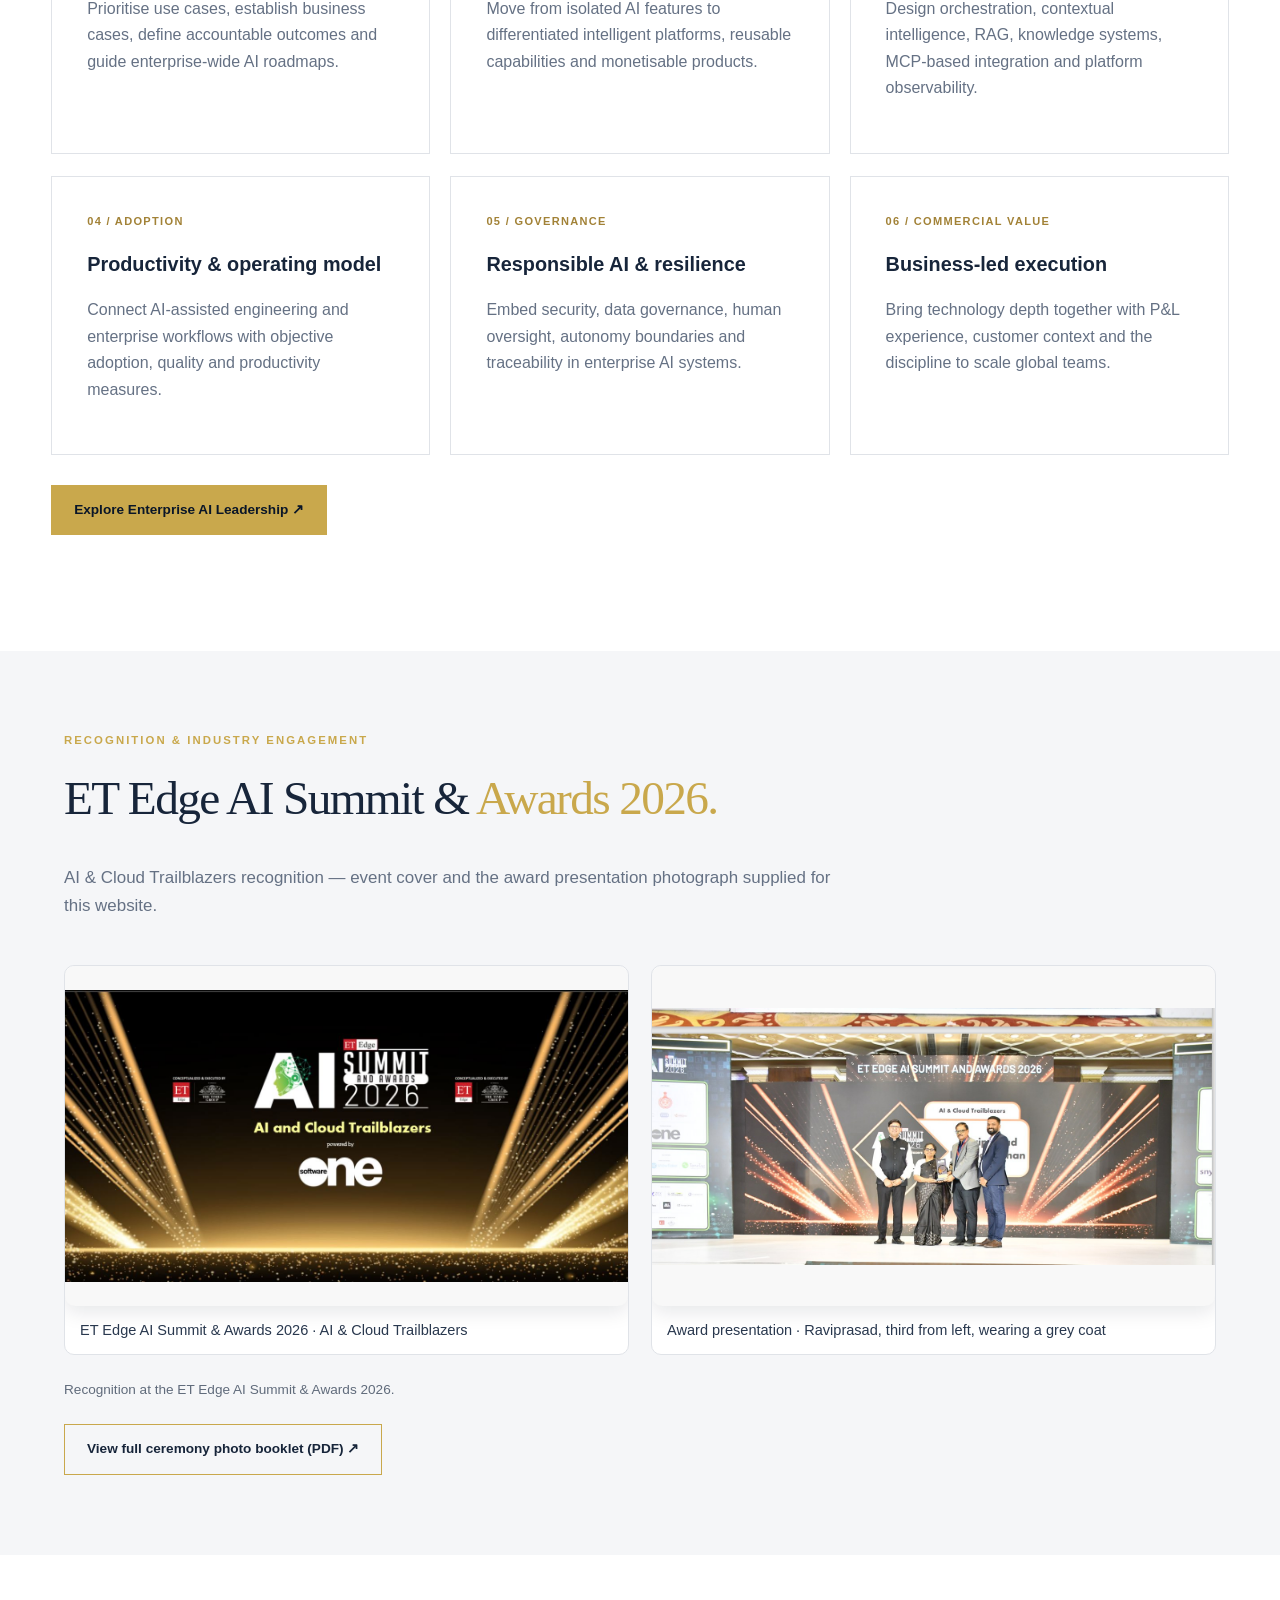
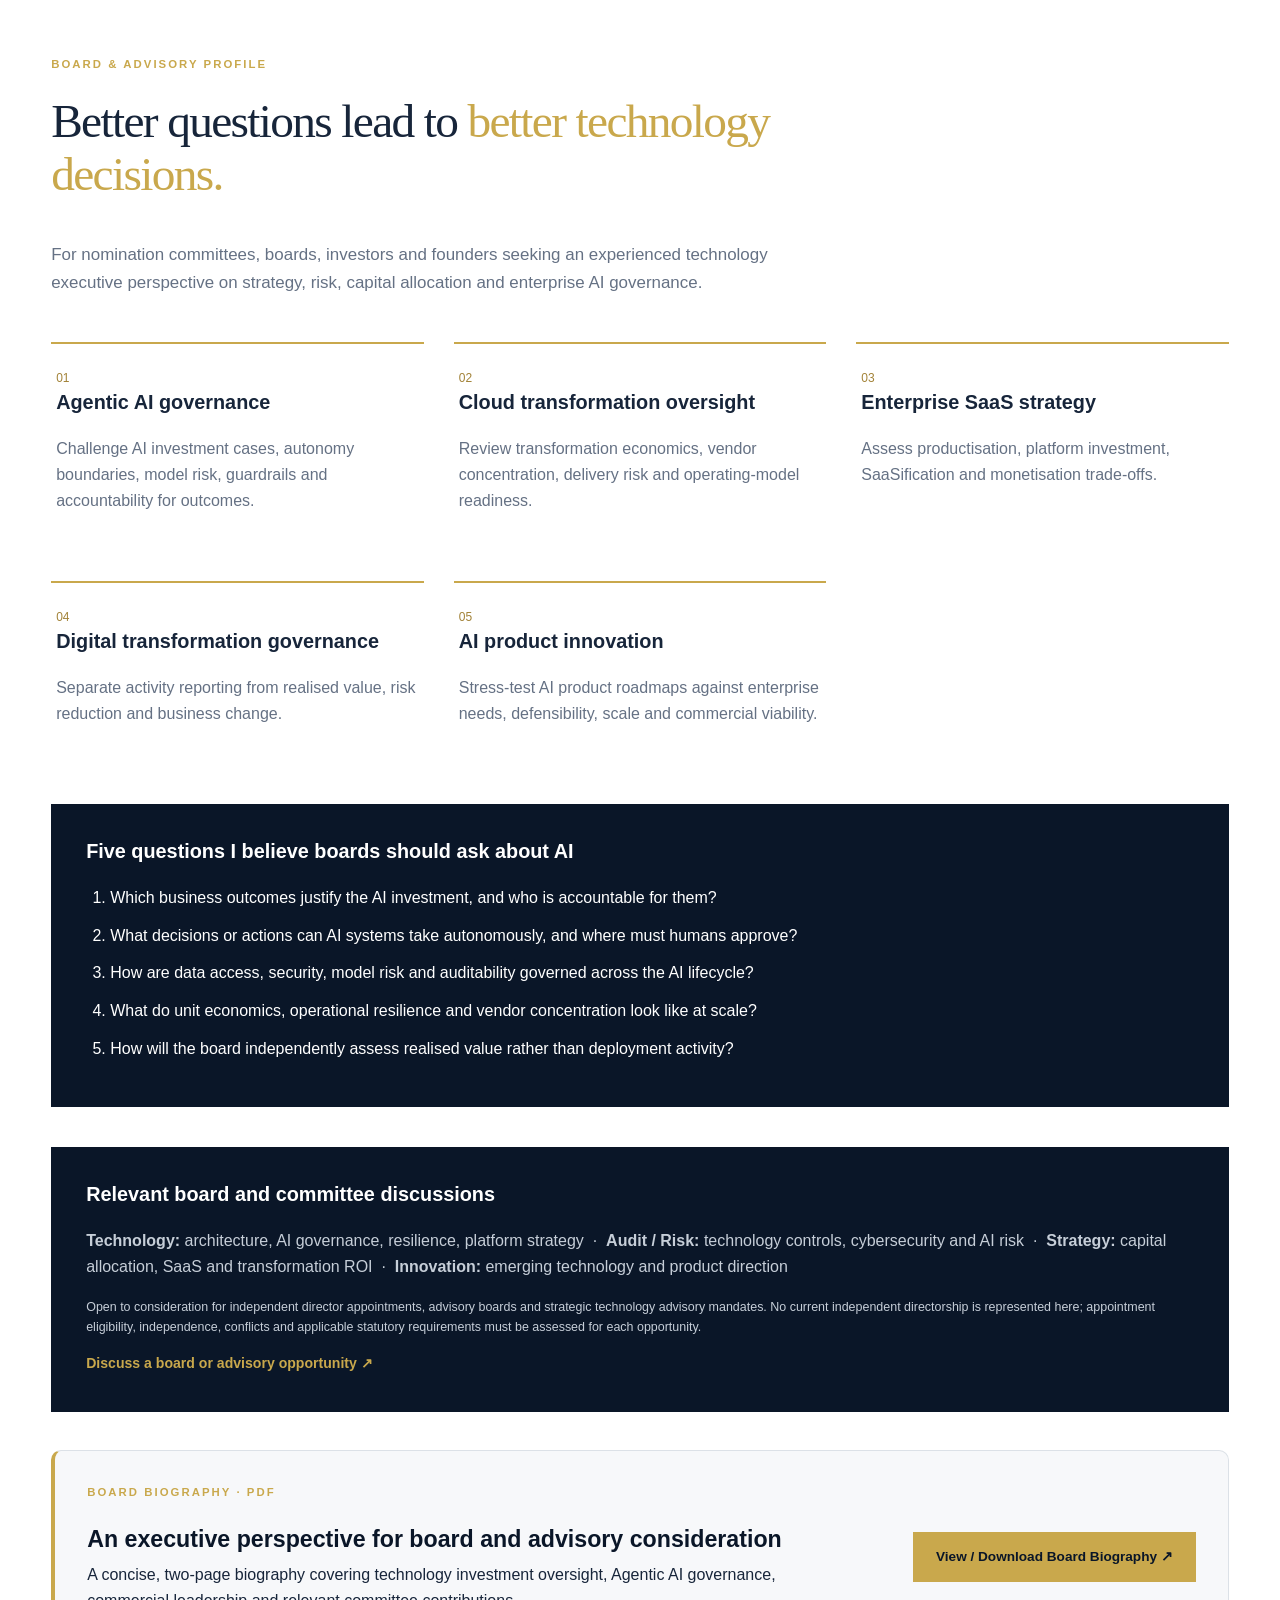
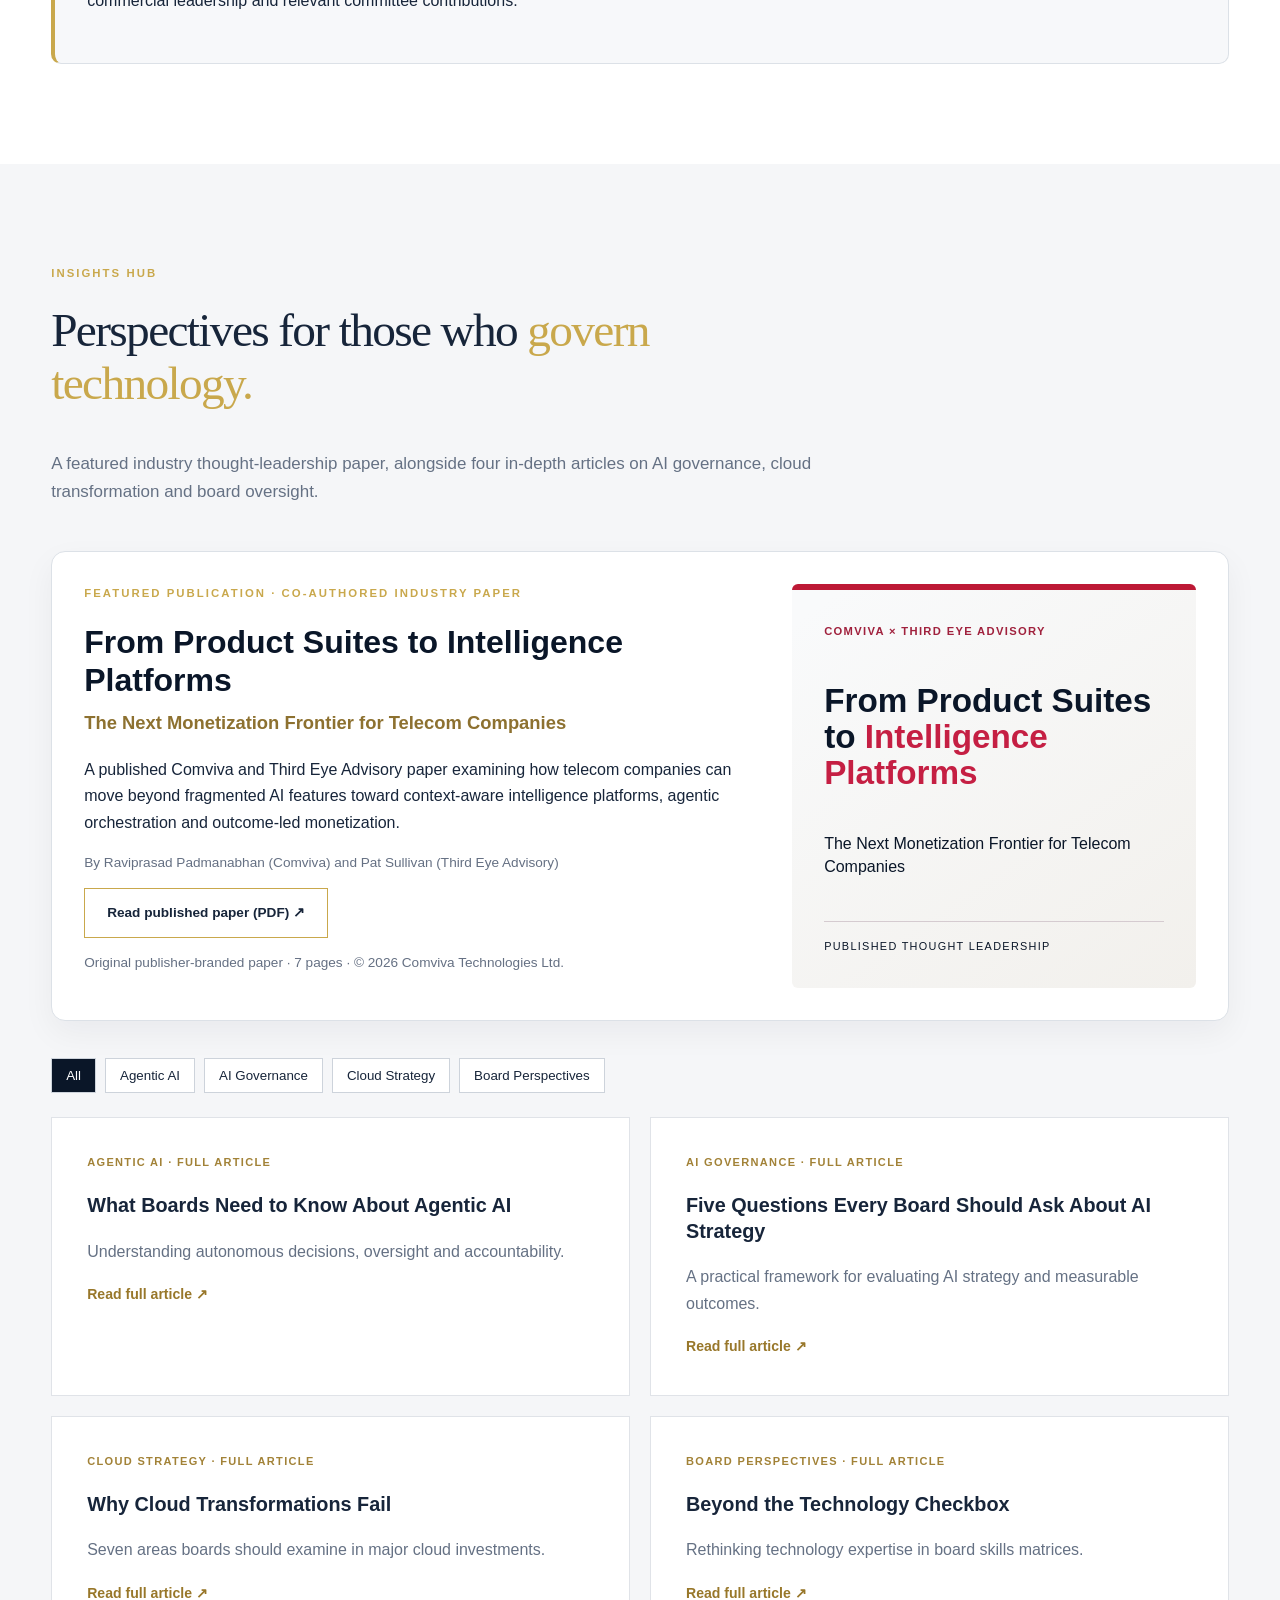
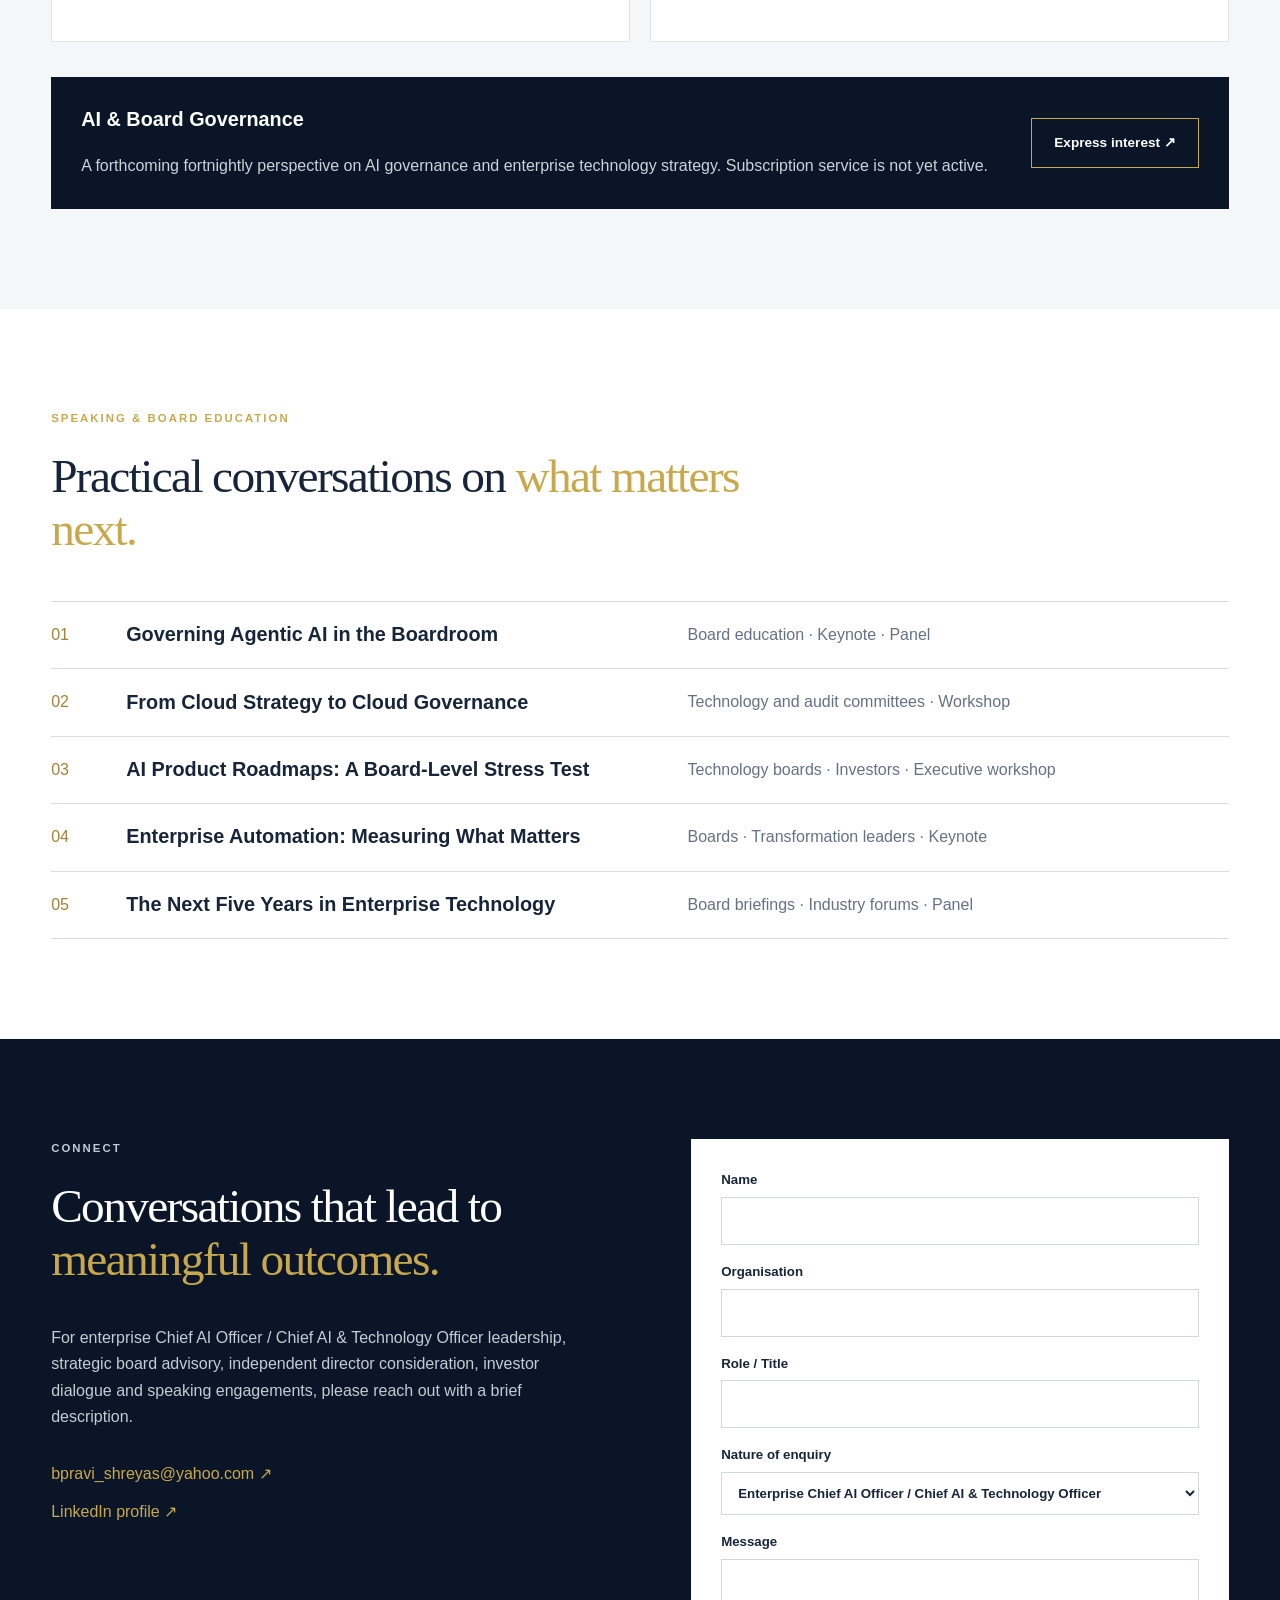
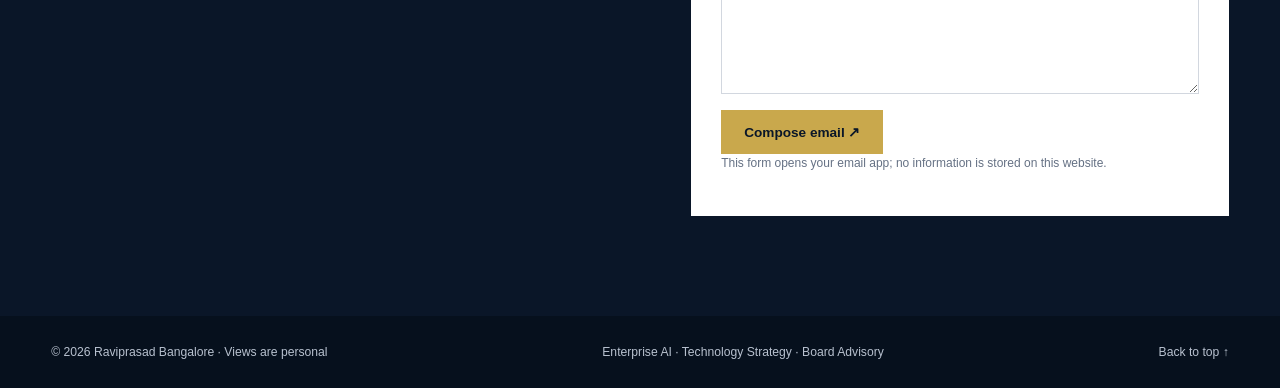
==== commit b852c209: "Add files via upload" ====
--- a/index.html
+++ b/index.html
@@ -1,12 +1,25 @@
 <!DOCTYPE html>
 
-<html lang="en"><head><meta charset="utf-8"/><meta content="width=device-width,initial-scale=1" name="viewport"/><title>Raviprasad Bangalore | Board Advisory &amp; AI Governance</title><meta content="#0A1628" name="theme-color"/><meta content="index,follow" name="robots"/><meta content="Raviprasad Bangalore — enterprise technology executive focused on Agentic AI governance, cloud strategy, board advisory and enterprise transformation." name="description"/><link href="styles.css" rel="stylesheet"/></head><body>
-<header class="site-header"><a class="brand" href="#home">R<span class="gold">.</span> BANGALORE <small>BOARD &amp; TECHNOLOGY ADVISORY</small></a><button aria-expanded="false" aria-label="Toggle navigation" class="menu">☰</button><nav id="nav"><a href="#home">Home</a><a href="#about">Profile</a><a href="#board">Board &amp; Advisory</a><a href="#insights">Insights</a><a href="#recognition">Recognition</a><a href="#speaking">Speaking</a><a class="nav-contact" href="#connect">Connect ↗</a></nav></header>
-<main><section class="hero" id="home"><div class="hero-content"><p class="eyebrow">AGENTIC AI GOVERNANCE · ENTERPRISE TECHNOLOGY STRATEGY</p><h1>Where Agentic AI meets <em>board-level governance.</em></h1><p class="hero-copy">Helping boards, investors and enterprise leaders evaluate AI investment, technology risk and transformation outcomes — informed by decades of building and leading enterprise technology businesses.</p><div class="actions"><a class="btn primary" href="#board">Explore board profile ↗</a><a class="btn secondary" href="#connect">Start a conversation</a><a class="btn secondary" href="downloads/Raviprasad_Board_Biography.pdf" rel="noopener" target="_blank">Download board biography (PDF) ↗</a></div><div class="recognition">✦ AI &amp; Cloud Trailblazers recognition · ET Edge AI Summit &amp; Awards 2026 · <a href="#recognition">View ceremony ↗</a></div></div><div class="hero-aside"><img alt="Raviprasad — technology executive and board advisory profile" class="hero-profile-photo" loading="eager" src="images/raviprasad-profile.jpg"/><div class="aside-label">TECHNOLOGY BUILDER<br/>BOARD-LEVEL PERSPECTIVE</div><p>From platforms and cloud to enterprise Agentic AI — a practitioner’s lens on strategy, risk and value creation.</p></div></section>
+<html lang="en"><head><meta charset="utf-8"/><meta content="width=device-width,initial-scale=1" name="viewport"/><title>Raviprasad Bangalore | Enterprise Chief AI Officer &amp; Board Advisor</title><meta content="#0A1628" name="theme-color"/><meta content="index,follow" name="robots"/><meta content="Raviprasad Bangalore — enterprise AI and technology transformation leader. Chief AI Officer and Chief AI &amp; Technology Officer positioning, AI-native platforms, business value creation, and board advisory." name="description"/><link href="styles.css" rel="stylesheet"/><meta content="Raviprasad Bangalore | Enterprise AI Leadership &amp; Board Advisory" property="og:title"/><meta content="Enterprise AI strategy, AI-native product transformation, business value creation and board-level technology governance." property="og:description"/><meta content="website" property="og:type"/><meta content="https://raviprasadbangalore.com/" property="og:url"/></head><body>
+<header class="site-header"><a class="brand" href="#home">R<span class="gold">.</span> BANGALORE <small>ENTERPRISE AI LEADERSHIP &amp; BOARD ADVISORY</small></a><button aria-expanded="false" aria-label="Toggle navigation" class="menu">☰</button><nav id="nav"><a href="#home">Home</a><a href="#about">Profile</a><a href="enterprise-ai.html">Enterprise AI Leadership</a><a href="#board">Board &amp; Advisory</a><a href="#insights">Insights</a><a href="#recognition">Recognition</a><a href="#speaking">Speaking</a><a class="nav-contact" href="#connect">Connect ↗</a></nav></header>
+<main><section class="hero" id="home"><div class="hero-content"><p class="eyebrow">ENTERPRISE AI LEADERSHIP · TECHNOLOGY VALUE CREATION · BOARD ADVISORY</p><h1>Building AI-native enterprises. <em>Governing technology for sustainable value.</em></h1><p class="hero-copy">Nearly three decades translating technology innovation into business outcomes — from leading a $125M technology portfolio and global engineering organisations to shaping Agentic AI platforms, enterprise transformation and responsible AI governance.</p><div class="actions"><a class="btn primary" href="enterprise-ai.html">Explore Enterprise AI Leadership ↗</a><a class="btn secondary" href="#board">Board &amp; Advisory ↗</a><a class="btn secondary" href="#connect">Connect ↗</a></div><div class="recognition">✦ AI &amp; Cloud Trailblazers recognition · ET Edge AI Summit &amp; Awards 2026 · <a href="#recognition">View ceremony ↗</a></div></div><div class="hero-aside"><div class="monogram">RB</div><div class="aside-label">AI PLATFORM BUILDER<br/>ENTERPRISE &amp; BOARD PERSPECTIVE</div><p>AI strategy, product transformation, global engineering leadership and accountable technology investment — informed by hands-on execution.</p></div></section>
 <section aria-label="Career metrics" class="metrics"><div><strong>~30</strong><span>Years in technology</span></div><div><strong>$125M</strong><span>Technology portfolio led</span></div><div><strong>800+</strong><span>Global professionals led</span></div><div><strong>5</strong><span>Industries served</span></div></section>
-<section class="section" id="value"><div class="section-heading"><p class="eyebrow">HOW I CONTRIBUTE</p><h2>Technology depth. <em>Boardroom relevance.</em></h2><p>Three ways to connect technology decisions with business outcomes and effective oversight.</p></div><div class="cards three"><article class="card"><span class="card-index">01 / GOVERNANCE</span><h3>Board &amp; Advisory</h3><p>Independent perspective on AI strategy, cloud transformation, technology risk and enterprise SaaS decisions.</p><a href="#board">Explore board contribution ↗</a></article><article class="card"><span class="card-index">02 / PERSPECTIVES</span><h3>AI Thought Leadership</h3><p>Practitioner-led insights on Agentic AI, enterprise governance and the questions leadership teams should be asking.</p><a href="#insights">Read insights ↗</a></article><article class="card"><span class="card-index">03 / STRATEGY</span><h3>Enterprise Technology Strategy</h3><p>Connecting platform architecture, operating models, investments and product innovation to measurable commercial outcomes.</p><a href="#about">View executive profile ↗</a></article></div></section>
-<section class="section alt" id="about"><div class="split"><div><p class="eyebrow">EXECUTIVE PROFILE</p><h2>A builder's experience.<br/><em>A governance perspective.</em></h2><p class="lead">Nearly three decades at the intersection of enterprise technology, transformation and business leadership.</p><p>My career has spanned integration platforms, APIs, cloud engineering, intelligent automation, Generative AI and Agentic AI. At Wipro, I led technology practices and businesses with portfolios up to $125M and global organisations of 800+ professionals.</p><p>At Comviva, I lead a technology transformation charter across Agentic AI, SaaSification and emerging technologies, including architectural direction for a reusable Agentic Orchestration Platform and cross-product intelligence capabilities.</p><p>That experience shapes how I think about board oversight: technology ambition needs to be tested against execution capacity, risk, customer outcomes and capital discipline.</p><a class="btn secondary" href="downloads/Raviprasad_Board_Biography.pdf" rel="noopener" target="_blank">Read my board biography (PDF) ↗</a></div><div class="about-photo-wrap"><img alt="Executive portrait of Raviprasad" class="about-profile-photo" loading="lazy" src="images/raviprasad-profile.jpg"/><p class="about-photo-caption">Raviprasad · Enterprise Technology &amp; AI Governance</p></div><div class="timeline"><div><span>2005–2017</span><h4>Integration &amp; platform foundations</h4><p>APIs, microservices, enterprise architecture, digital workflow transformation.</p></div><div><span>2017–2022</span><h4>Cloud &amp; digital platform scale</h4><p>Led a $125M cloud and platform portfolio; built capabilities and partnerships.</p></div><div><span>2022–2026</span><h4>Emerging technologies &amp; GenAI</h4><p>Immersive technologies, cloud AI transformation, capability building and global delivery.</p></div><div><span>2026–Present</span><h4>Agentic AI &amp; product transformation</h4><p>Agent orchestration, governance foundations, SaaSification and platform direction at Comviva.</p></div></div></div></section>
-<section class="recognition-section" id="recognition"><div class="section-heading"><p class="eyebrow">RECOGNITION &amp; INDUSTRY ENGAGEMENT</p><h2>ET Edge AI Summit &amp; <em>Awards 2026.</em></h2><p>AI &amp; Cloud Trailblazers recognition — event cover and the award presentation photograph supplied for this website.</p></div><div class="award-gallery award-gallery-two"><figure><img alt="ET Edge AI Summit and Awards 2026 AI and Cloud Trailblazers event cover" loading="lazy" src="recognition/ceremony-1.jpg"/><figcaption>ET Edge AI Summit &amp; Awards 2026 · AI &amp; Cloud Trailblazers</figcaption></figure><figure><img alt="Award ceremony presentation with Raviprasad, third from left in a grey coat" loading="lazy" src="recognition/award-presentation-user-supplied.jpg"/><figcaption>Award presentation · Raviprasad, third from left, wearing a grey coat</figcaption></figure></div><p class="award-caption">Recognition at the ET Edge AI Summit &amp; Awards 2026.</p><a class="btn secondary" href="recognition/ET_Edge_AI_Summit_Awards_2026_Ceremony.pdf" rel="noopener" target="_blank">View full ceremony photo booklet (PDF) ↗</a></section><section class="section" id="board"><div class="section-heading"><p class="eyebrow">BOARD &amp; ADVISORY PROFILE</p><h2>Better questions lead to <em>better technology decisions.</em></h2><p>For nomination committees, boards, investors and founders seeking an experienced technology executive perspective on strategy, risk, capital allocation and enterprise AI governance.</p></div><div class="board-grid"><article><span>01</span><h3>Agentic AI governance</h3><p>Challenge AI investment cases, autonomy boundaries, model risk, guardrails and accountability for outcomes.</p></article><article><span>02</span><h3>Cloud transformation oversight</h3><p>Review transformation economics, vendor concentration, delivery risk and operating-model readiness.</p></article><article><span>03</span><h3>Enterprise SaaS strategy</h3><p>Assess productisation, platform investment, SaaSification and monetisation trade-offs.</p></article><article><span>04</span><h3>Digital transformation governance</h3><p>Separate activity reporting from realised value, risk reduction and business change.</p></article><article><span>05</span><h3>AI product innovation</h3><p>Stress-test AI product roadmaps against enterprise needs, defensibility, scale and commercial viability.</p></article></div><div class="committee"><h3>Five questions I believe boards should ask about AI</h3><ol class="board-questions"><li>Which business outcomes justify the AI investment, and who is accountable for them?</li><li>What decisions or actions can AI systems take autonomously, and where must humans approve?</li><li>How are data access, security, model risk and auditability governed across the AI lifecycle?</li><li>What do unit economics, operational resilience and vendor concentration look like at scale?</li><li>How will the board independently assess realised value rather than deployment activity?</li></ol></div><div class="committee"><h3>Relevant board and committee discussions</h3><p><strong>Technology:</strong> architecture, AI governance, resilience, platform strategy  ·  <strong>Audit / Risk:</strong> technology controls, cybersecurity and AI risk  ·  <strong>Strategy:</strong> capital allocation, SaaS and transformation ROI  ·  <strong>Innovation:</strong> emerging technology and product direction</p><p class="note">Open to consideration for independent director appointments, advisory boards and strategic technology advisory mandates. No current independent directorship is represented here; appointment eligibility, independence, conflicts and applicable statutory requirements must be assessed for each opportunity.</p><a class="text-link" href="#connect">Discuss a board or advisory opportunity ↗</a></div><div class="board-download-panel"><div><p class="eyebrow">BOARD BIOGRAPHY · PDF</p><h3>An executive perspective for board and advisory consideration</h3><p>A concise, two-page biography covering technology investment oversight, Agentic AI governance, commercial leadership and relevant committee contributions.</p></div><a class="btn primary" href="downloads/Raviprasad_Board_Biography.pdf" rel="noopener" target="_blank">View / Download Board Biography ↗</a></div></section>
+<section class="section" id="value"><div class="section-heading"><p class="eyebrow">HOW I CONTRIBUTE</p><h2>Technology depth. <em>Enterprise value.</em></h2><p>Two complementary leadership pathways, grounded in the same experience of building and scaling enterprise technology businesses.</p></div><div class="cards three"><article class="card"><span class="card-index">01 / EXECUTIVE LEADERSHIP</span><h3>Enterprise Chief AI Officer</h3><p>Leading AI strategy, AI-native product transformation, engineering adoption, platform investment, commercial value and enterprise-wide governance.</p><a href="enterprise-ai.html">Explore AI leadership ↗</a></article><article class="card"><span class="card-index">02 / BOARD OVERSIGHT</span><h3>Board &amp; Strategic Advisory</h3><p>Independent perspective on AI strategy, technology investment, cybersecurity and operational risk, SaaS economics and long-term enterprise value.</p><a href="#board">Explore board contribution ↗</a></article><article class="card"><span class="card-index">03 / THOUGHT LEADERSHIP</span><h3>AI &amp; Technology Perspectives</h3><p>Practitioner-led perspectives on agentic systems, enterprise transformation, AI governance and how leadership teams assess business outcomes.</p><a href="#insights">Read insights ↗</a></article></div></section>
+<section class="section alt" id="about"><div class="split"><div><p class="eyebrow">EXECUTIVE PROFILE</p><h2>An operator's experience. <em>An enterprise perspective.</em></h2><p class="lead">Nearly three decades spanning enterprise technology, commercial accountability, global engineering and AI-led product transformation.</p><p>My career has spanned integration platforms, APIs, cloud engineering, intelligent automation, Generative AI and Agentic AI. At Wipro, I led technology practices and businesses with portfolios up to $125M and global organisations of 800+ professionals.</p><p>At Comviva, I lead a technology transformation charter across Agentic AI, SaaSification and emerging technologies, including architectural direction for a reusable Agentic Orchestration Platform and cross-product intelligence capabilities.</p><p>This combination shapes how I approach executive AI leadership and board advisory work: aligning technology investment with execution capacity, risk, customer outcomes and commercial value.</p><a class="btn secondary" href="downloads/Raviprasad_Board_Biography.pdf" rel="noopener" target="_blank">Read my board biography (PDF) ↗</a></div><div class="timeline"><div><span>2005–2017</span><h4>Integration &amp; platform foundations</h4><p>APIs, microservices, enterprise architecture, digital workflow transformation.</p></div><div><span>2017–2022</span><h4>Cloud &amp; digital platform scale</h4><p>Led a $125M cloud and platform portfolio; built capabilities and partnerships.</p></div><div><span>2022–2026</span><h4>Emerging technologies &amp; GenAI</h4><p>Immersive technologies, cloud AI transformation, capability building and global delivery.</p></div><div><span>2026–Present</span><h4>Agentic AI &amp; product transformation</h4><p>Agent orchestration, governance foundations, SaaSification and platform direction at Comviva.</p></div></div></div></section>
+<section class="section ai-mandate" id="ai-mandate">
+<div class="section-heading"><p class="eyebrow">ENTERPRISE AI &amp; TECHNOLOGY LEADERSHIP</p>
+<h2>From AI ambition to <em>enterprise value creation.</em></h2>
+<p>AI leadership requires more than pilots and tools. It demands an operating model connecting investment priorities, products, platforms, people, risk and measurable outcomes.</p></div>
+<div class="cards three">
+<article class="card"><span class="card-index">01 / STRATEGY</span><h3>Enterprise AI investment</h3><p>Prioritise use cases, establish business cases, define accountable outcomes and guide enterprise-wide AI roadmaps.</p></article>
+<article class="card"><span class="card-index">02 / PRODUCT</span><h3>AI-native products</h3><p>Move from isolated AI features to differentiated intelligent platforms, reusable capabilities and monetisable products.</p></article>
+<article class="card"><span class="card-index">03 / ENGINEERING</span><h3>Agentic AI foundations</h3><p>Design orchestration, contextual intelligence, RAG, knowledge systems, MCP-based integration and platform observability.</p></article>
+<article class="card"><span class="card-index">04 / ADOPTION</span><h3>Productivity &amp; operating model</h3><p>Connect AI-assisted engineering and enterprise workflows with objective adoption, quality and productivity measures.</p></article>
+<article class="card"><span class="card-index">05 / GOVERNANCE</span><h3>Responsible AI &amp; resilience</h3><p>Embed security, data governance, human oversight, autonomy boundaries and traceability in enterprise AI systems.</p></article>
+<article class="card"><span class="card-index">06 / COMMERCIAL VALUE</span><h3>Business-led execution</h3><p>Bring technology depth together with P&amp;L experience, customer context and the discipline to scale global teams.</p></article>
+</div>
+<p class="ai-mandate-cta"><a class="btn primary" href="enterprise-ai.html">Explore Enterprise AI Leadership ↗</a></p>
+</section><section class="recognition-section" id="recognition"><div class="section-heading"><p class="eyebrow">RECOGNITION &amp; INDUSTRY ENGAGEMENT</p><h2>ET Edge AI Summit &amp; <em>Awards 2026.</em></h2><p>AI &amp; Cloud Trailblazers recognition — event cover and the award presentation photograph supplied for this website.</p></div><div class="award-gallery award-gallery-two"><figure><img alt="ET Edge AI Summit and Awards 2026 AI and Cloud Trailblazers event cover" loading="lazy" src="recognition/ceremony-1.jpg"/><figcaption>ET Edge AI Summit &amp; Awards 2026 · AI &amp; Cloud Trailblazers</figcaption></figure><figure><img alt="Award ceremony presentation with Raviprasad, third from left in a grey coat" loading="lazy" src="recognition/award-presentation-user-supplied.jpg"/><figcaption>Award presentation · Raviprasad, third from left, wearing a grey coat</figcaption></figure></div><p class="award-caption">Recognition at the ET Edge AI Summit &amp; Awards 2026.</p><a class="btn secondary" href="recognition/ET_Edge_AI_Summit_Awards_2026_Ceremony.pdf" rel="noopener" target="_blank">View full ceremony photo booklet (PDF) ↗</a></section><section class="section" id="board"><div class="section-heading"><p class="eyebrow">BOARD &amp; ADVISORY PROFILE</p><h2>Better questions lead to <em>better technology decisions.</em></h2><p>For nomination committees, boards, investors and founders seeking an experienced technology executive perspective on strategy, risk, capital allocation and enterprise AI governance.</p></div><div class="board-grid"><article><span>01</span><h3>Agentic AI governance</h3><p>Challenge AI investment cases, autonomy boundaries, model risk, guardrails and accountability for outcomes.</p></article><article><span>02</span><h3>Cloud transformation oversight</h3><p>Review transformation economics, vendor concentration, delivery risk and operating-model readiness.</p></article><article><span>03</span><h3>Enterprise SaaS strategy</h3><p>Assess productisation, platform investment, SaaSification and monetisation trade-offs.</p></article><article><span>04</span><h3>Digital transformation governance</h3><p>Separate activity reporting from realised value, risk reduction and business change.</p></article><article><span>05</span><h3>AI product innovation</h3><p>Stress-test AI product roadmaps against enterprise needs, defensibility, scale and commercial viability.</p></article></div><div class="committee"><h3>Five questions I believe boards should ask about AI</h3><ol class="board-questions"><li>Which business outcomes justify the AI investment, and who is accountable for them?</li><li>What decisions or actions can AI systems take autonomously, and where must humans approve?</li><li>How are data access, security, model risk and auditability governed across the AI lifecycle?</li><li>What do unit economics, operational resilience and vendor concentration look like at scale?</li><li>How will the board independently assess realised value rather than deployment activity?</li></ol></div><div class="committee"><h3>Relevant board and committee discussions</h3><p><strong>Technology:</strong> architecture, AI governance, resilience, platform strategy  ·  <strong>Audit / Risk:</strong> technology controls, cybersecurity and AI risk  ·  <strong>Strategy:</strong> capital allocation, SaaS and transformation ROI  ·  <strong>Innovation:</strong> emerging technology and product direction</p><p class="note">Open to consideration for independent director appointments, advisory boards and strategic technology advisory mandates. No current independent directorship is represented here; appointment eligibility, independence, conflicts and applicable statutory requirements must be assessed for each opportunity.</p><a class="text-link" href="#connect">Discuss a board or advisory opportunity ↗</a></div><div class="board-download-panel"><div><p class="eyebrow">BOARD BIOGRAPHY · PDF</p><h3>An executive perspective for board and advisory consideration</h3><p>A concise, two-page biography covering technology investment oversight, Agentic AI governance, commercial leadership and relevant committee contributions.</p></div><a class="btn primary" href="downloads/Raviprasad_Board_Biography.pdf" rel="noopener" target="_blank">View / Download Board Biography ↗</a></div></section>
 <section class="section alt" id="insights"><div class="section-heading"><p class="eyebrow">INSIGHTS HUB</p><h2>Perspectives for those who <em>govern technology.</em></h2><p>A featured industry thought-leadership paper, alongside four in-depth articles on AI governance, cloud transformation and board oversight.</p></div><div aria-label="Featured published thought-leadership paper" class="featured-publication">
 <div class="featured-publication-copy">
 <p class="eyebrow">FEATURED PUBLICATION · CO-AUTHORED INDUSTRY PAPER</p>
@@ -25,8 +38,4 @@
 </a>
 </div><div aria-label="Filter insight topics" class="filters"><button class="active" data-filter="All">All</button><button data-filter="Agentic AI">Agentic AI</button><button data-filter="AI Governance">AI Governance</button><button data-filter="Cloud Strategy">Cloud Strategy</button><button data-filter="Board Perspectives">Board Perspectives</button></div><div class="cards insights-grid" id="insight-cards"><article class="card insight" data-category="Agentic AI"><span class="card-index">AGENTIC AI · FULL ARTICLE</span><h3>What Boards Need to Know About Agentic AI</h3><p>Understanding autonomous decisions, oversight and accountability.</p><a class="text-link" href="articles/what-boards-need-to-know-about-agentic-ai.html">Read full article ↗</a></article><article class="card insight" data-category="AI Governance"><span class="card-index">AI GOVERNANCE · FULL ARTICLE</span><h3>Five Questions Every Board Should Ask About AI Strategy</h3><p>A practical framework for evaluating AI strategy and measurable outcomes.</p><a class="text-link" href="articles/five-questions-about-ai-strategy.html">Read full article ↗</a></article><article class="card insight" data-category="Cloud Strategy"><span class="card-index">CLOUD STRATEGY · FULL ARTICLE</span><h3>Why Cloud Transformations Fail</h3><p>Seven areas boards should examine in major cloud investments.</p><a class="text-link" href="articles/why-cloud-transformations-fail.html">Read full article ↗</a></article><article class="card insight" data-category="Board Perspectives"><span class="card-index">BOARD PERSPECTIVES · FULL ARTICLE</span><h3>Beyond the Technology Checkbox</h3><p>Rethinking technology expertise in board skills matrices.</p><a class="text-link" href="articles/beyond-the-technology-checkbox.html">Read full article ↗</a></article></div><div class="newsletter"><div><h3>AI &amp; Board Governance</h3><p>A forthcoming fortnightly perspective on AI governance and enterprise technology strategy. Subscription service is not yet active.</p></div><a class="btn secondary" href="mailto:bpravi_shreyas@yahoo.com?subject=Interest%20in%20AI%20%26%20Board%20Governance%20updates">Express interest ↗</a></div></section>
 <section class="section" id="speaking"><div class="section-heading"><p class="eyebrow">SPEAKING &amp; BOARD EDUCATION</p><h2>Practical conversations on <em>what matters next.</em></h2></div><div class="speaking-list"><div><span>01</span><h3>Governing Agentic AI in the Boardroom</h3><p>Board education · Keynote · Panel</p></div><div><span>02</span><h3>From Cloud Strategy to Cloud Governance</h3><p>Technology and audit committees · Workshop</p></div><div><span>03</span><h3>AI Product Roadmaps: A Board-Level Stress Test</h3><p>Technology boards · Investors · Executive workshop</p></div><div><span>04</span><h3>Enterprise Automation: Measuring What Matters</h3><p>Boards · Transformation leaders · Keynote</p></div><div><span>05</span><h3>The Next Five Years in Enterprise Technology</h3><p>Board briefings · Industry forums · Panel</p></div></div></section>
-<section class="section connect" id="connect"><div><p class="eyebrow">CONNECT</p><h2>Conversations that lead to <em>meaningful outcomes.</em></h2><p>For board and independent director consideration, strategic advisory, speaking and thought-leadership collaborations, please reach out with a brief description of the opportunity.</p><div class="contact-links"><a href="mailto:bpravi_shreyas@yahoo.com">bpravi_shreyas@yahoo.com ↗</a><a href="https://www.linkedin.com/in/rbangalore" rel="noopener noreferrer" target="_blank">LinkedIn profile ↗</a></div></div><form id="contact-form"><label>Name<input autocomplete="name" name="name" required=""/></label><label>Organisation<input autocomplete="organization" name="organisation"/></label><label>Role / Title<input autocomplete="organization-title" name="role"/></label><label>Nature of enquiry<select name="topic"><option>Board role</option><option>Advisory</option><option>Speaking</option><option>Partnership</option><option>Other</option></select></label><label>Message<textarea name="message" required="" rows="5"></textarea></label><button class="btn primary" type="submit">Compose email ↗</button><p class="note">This form opens your email app; no information is stored on this website.</p></form></section></main><footer><span>© <span id="year"></span> Raviprasad Bangalore · Views are personal</span><span>Enterprise AI · Technology Strategy · Board Advisory</span><a href="#home">Back to top ↑</a></footer><script src="script.js"></script></body></html>
-<escape><!-- Republish GitHub Pages website --></escape>
-<escape><!-- Republish GitHub Pages website --></escape>
-<escape><!-- Republish GitHub Pages website --></escape>
-<escape><!-- Republish GitHub Pages website --></escape>
+<section class="section connect" id="connect"><div><p class="eyebrow">CONNECT</p><h2>Conversations that lead to <em>meaningful outcomes.</em></h2><p>For enterprise Chief AI Officer / Chief AI &amp; Technology Officer leadership, strategic board advisory, independent director consideration, investor dialogue and speaking engagements, please reach out with a brief description.</p><div class="contact-links"><a href="mailto:bpravi_shreyas@yahoo.com">bpravi_shreyas@yahoo.com ↗</a><a href="https://www.linkedin.com/in/rbangalore" rel="noopener noreferrer" target="_blank">LinkedIn profile ↗</a></div></div><form id="contact-form"><label>Name<input autocomplete="name" name="name" required=""/></label><label>Organisation<input autocomplete="organization" name="organisation"/></label><label>Role / Title<input autocomplete="organization-title" name="role"/></label><label>Nature of enquiry<select name="topic"><option>Enterprise Chief AI Officer / Chief AI &amp; Technology Officer</option><option>Board / Independent Director consideration</option><option>Strategic advisory</option><option>Investor / venture partnership</option><option>Speaking</option><option>Other</option></select></label><label>Message<textarea name="message" required="" rows="5"></textarea></label><button class="btn primary" type="submit">Compose email ↗</button><p class="note">This form opens your email app; no information is stored on this website.</p></form></section></main><footer><span>© <span id="year"></span> Raviprasad Bangalore · Views are personal</span><span>Enterprise AI · Technology Strategy · Board Advisory</span><a href="#home">Back to top ↑</a></footer><script src="script.js"></script></body></html>
--- a/styles.css
+++ b/styles.css
@@ -23,9 +23,5 @@
 
 .award-gallery-two{display:grid;grid-template-columns:1fr 1fr;gap:22px;align-items:start}.award-gallery-two figure{margin:0;background:#fff;border:1px solid #e0e3e8;border-radius:10px;overflow:hidden}.award-gallery-two figure img{display:block;width:100%;height:340px;object-fit:contain;background:#f8f8f8}.award-gallery-two figcaption{padding:12px 15px;color:#29384e;font-size:.91rem}@media(max-width:720px){.award-gallery-two{grid-template-columns:1fr}.award-gallery-two figure img{height:auto;max-height:400px}}
 
-/* Executive portrait — homepage and executive profile */
-.hero-profile-photo{display:block;width:min(100%,255px);height:295px;object-fit:cover;object-position:center 25%;border-radius:12px;border:3px solid var(--gold);box-shadow:0 14px 36px rgba(0,0,0,.20);margin:0 auto 22px}
-.about-photo-wrap{max-width:340px;margin:0 auto 26px;text-align:center}
-.about-profile-photo{display:block;width:190px;height:220px;object-fit:cover;object-position:center 24%;border-radius:12px;border:2px solid var(--gold);box-shadow:0 8px 24px rgba(10,22,40,.13);margin:0 auto 10px}
-.about-photo-caption{font-size:.79rem;line-height:1.4;color:var(--muted);margin:0}
-@media(max-width:700px){.hero-profile-photo{width:205px;height:238px}.about-profile-photo{width:160px;height:190px}}
+/* Enterprise AI Leadership additions */
+.ai-mandate-cta{margin-top:30px}.ai-page-hero{min-height:570px}.ai-mandate .cards{row-gap:22px}nav a[aria-current="page"]{color:var(--gold)}@media(max-width:760px){.ai-page-hero{min-height:auto}}
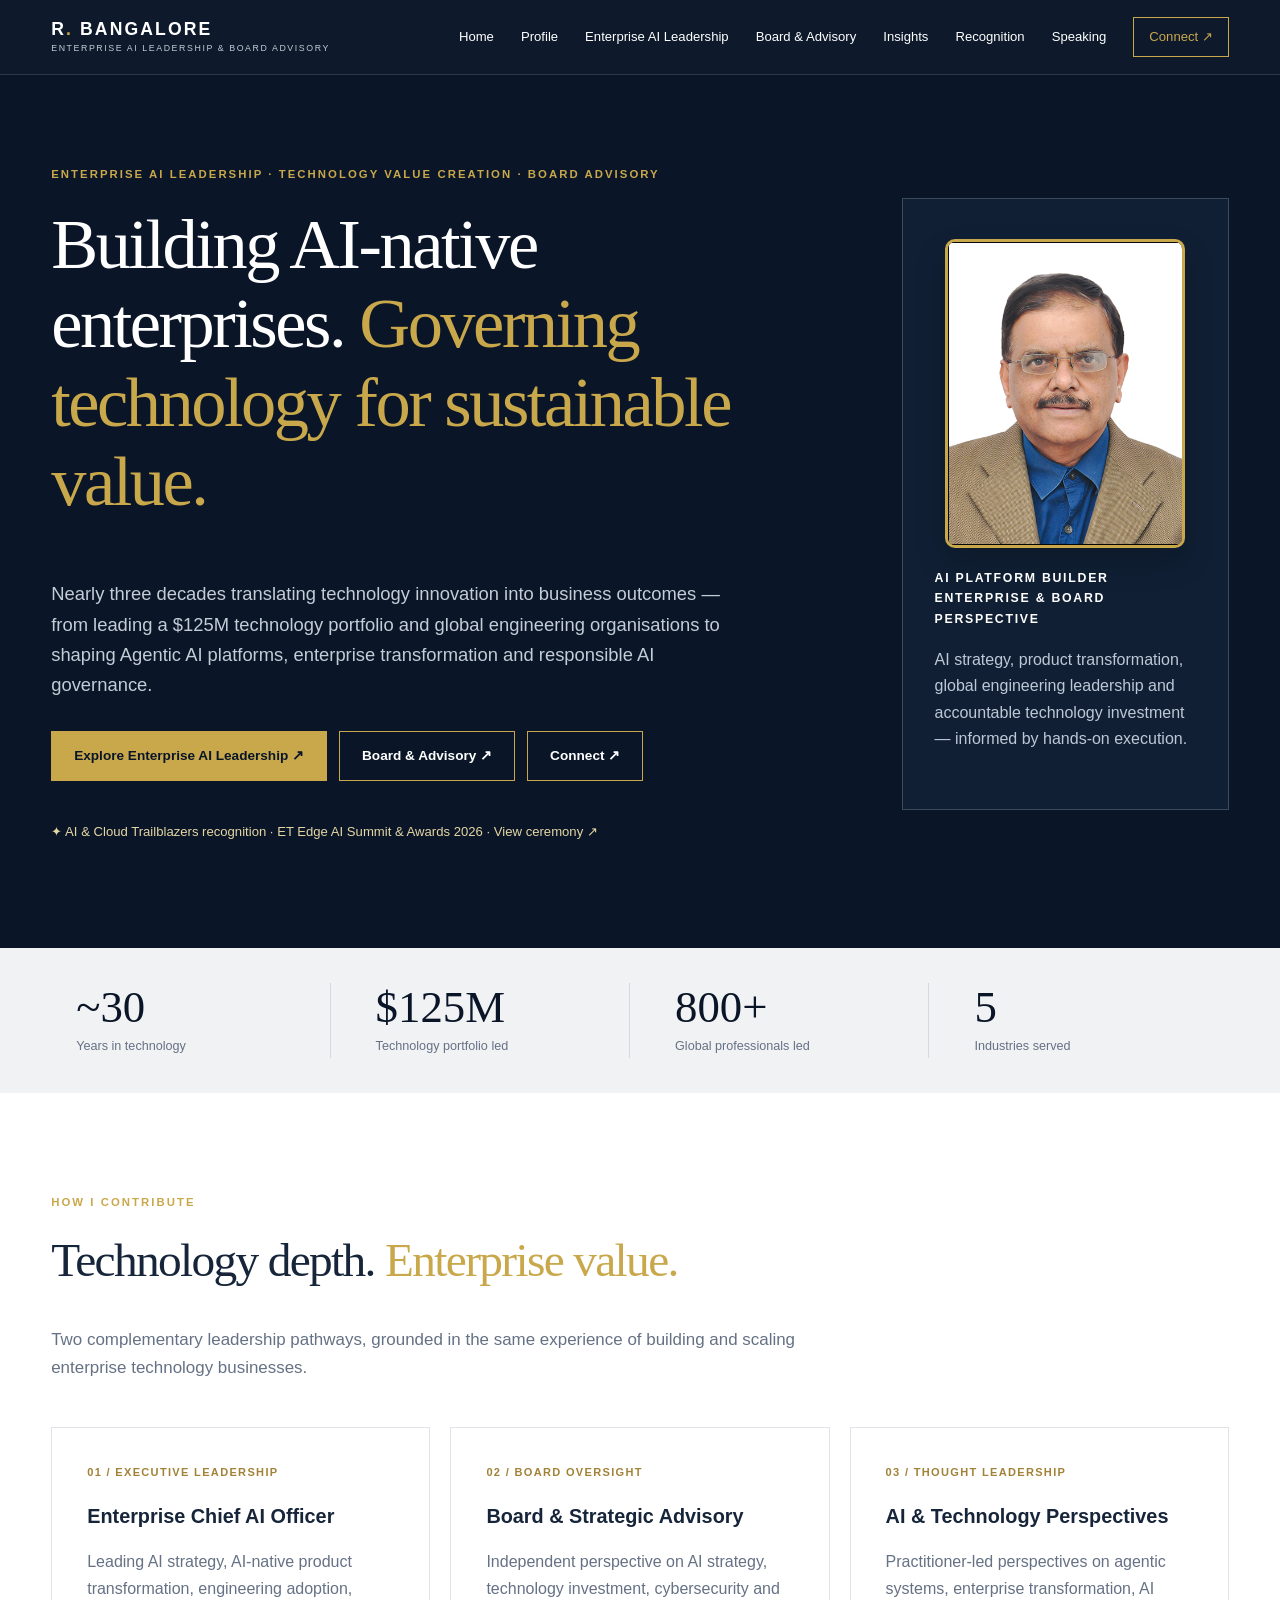
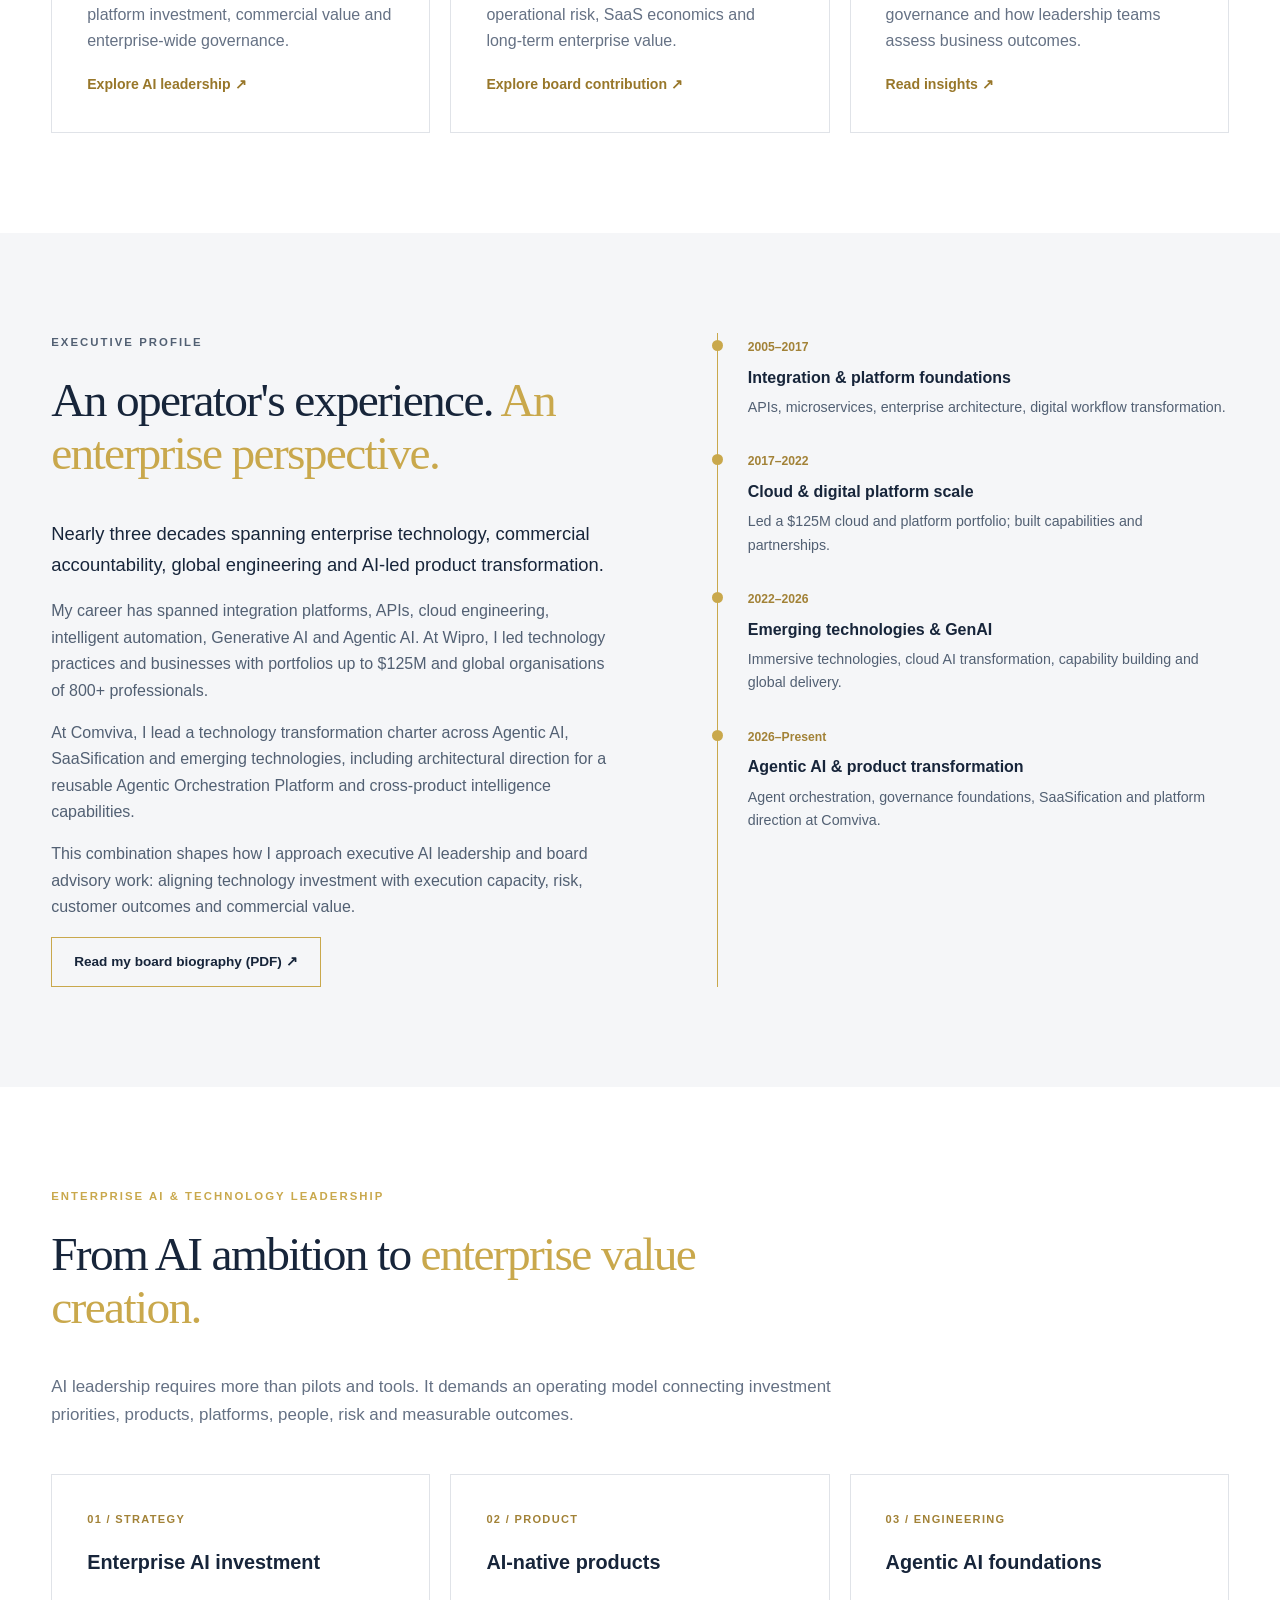
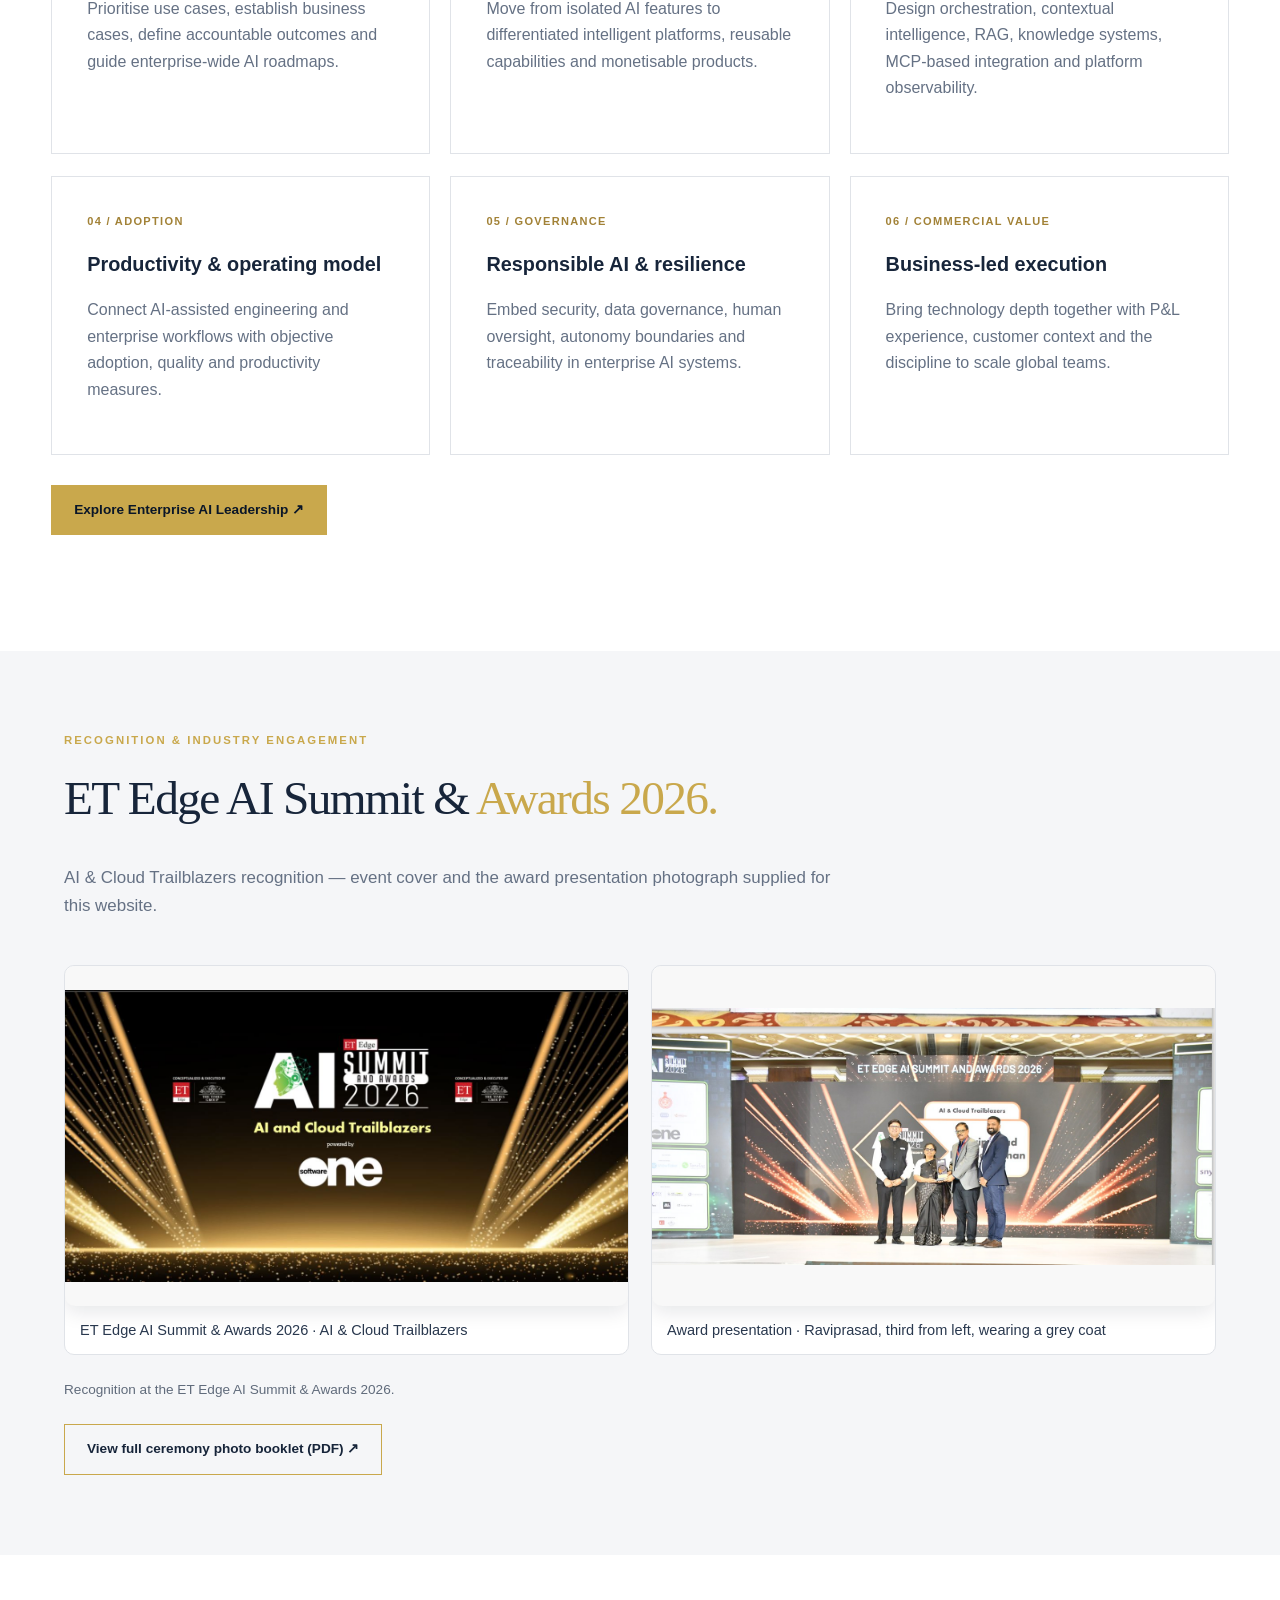
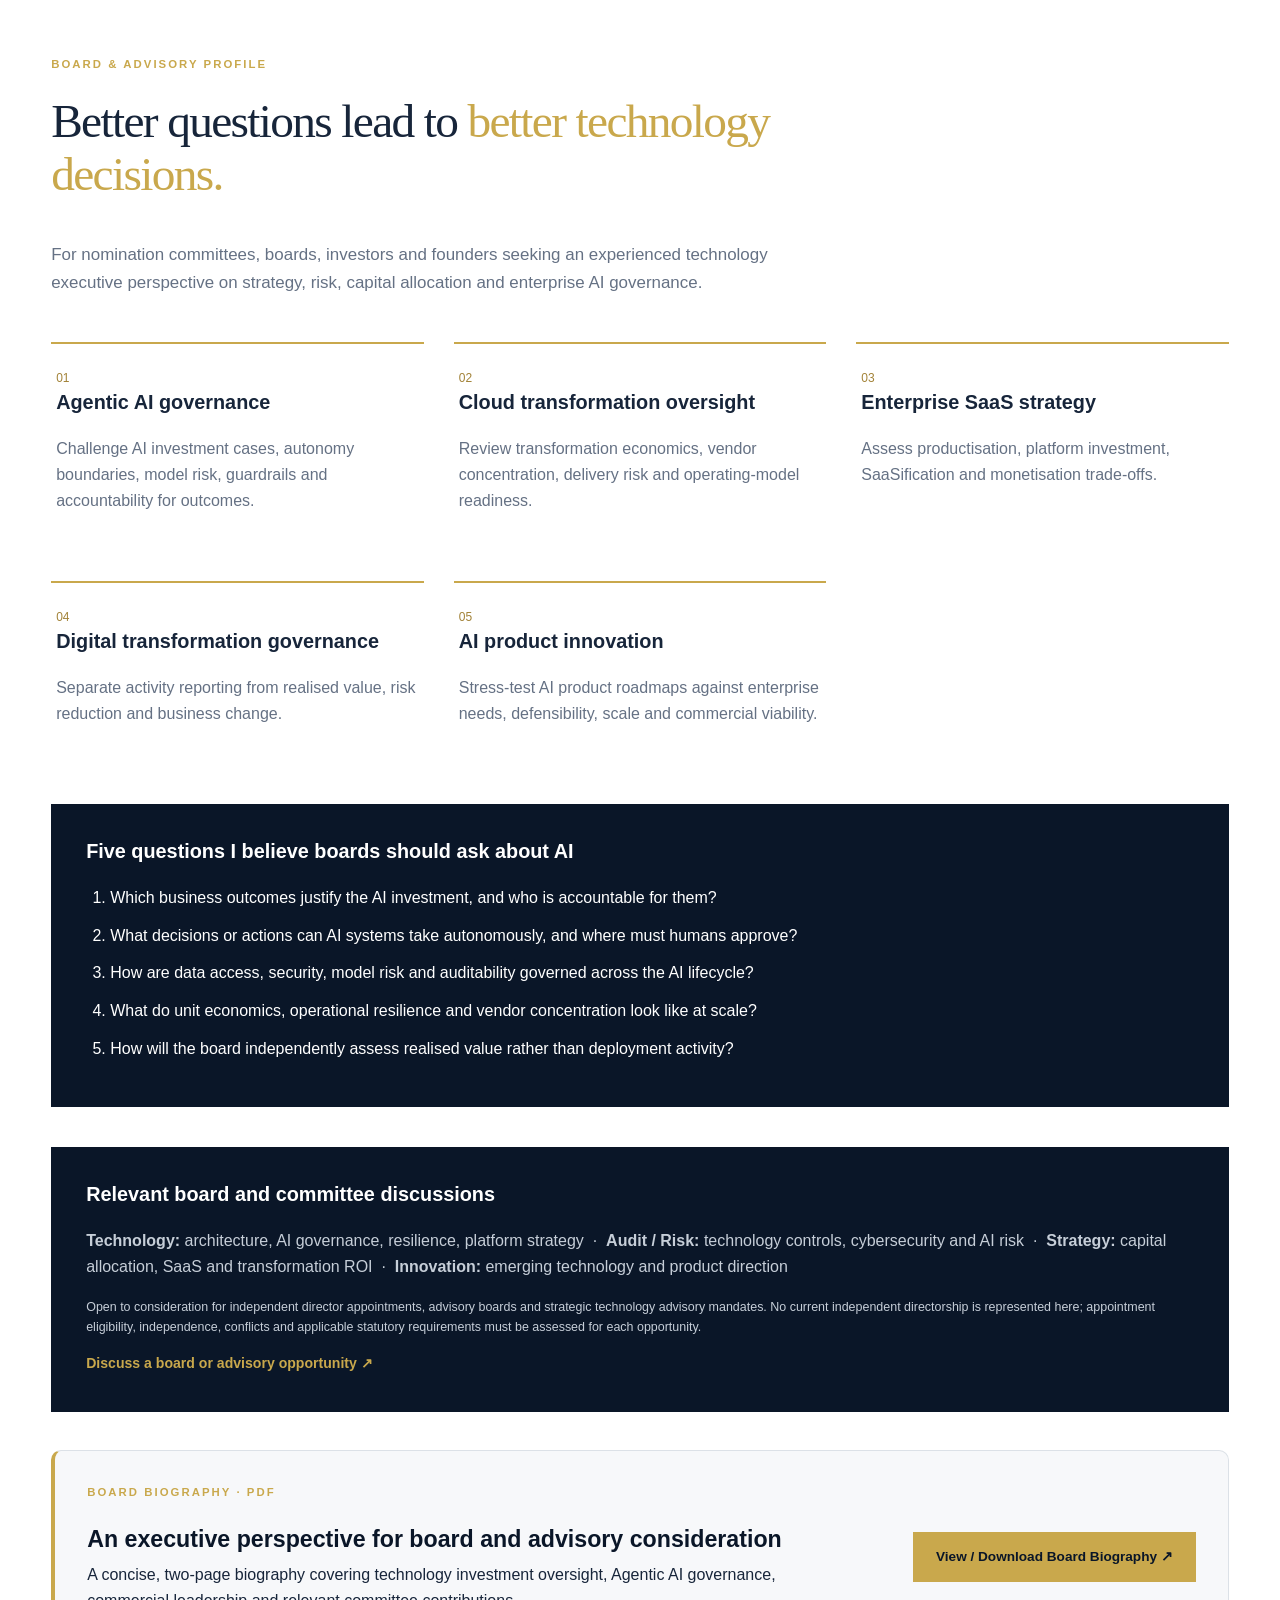
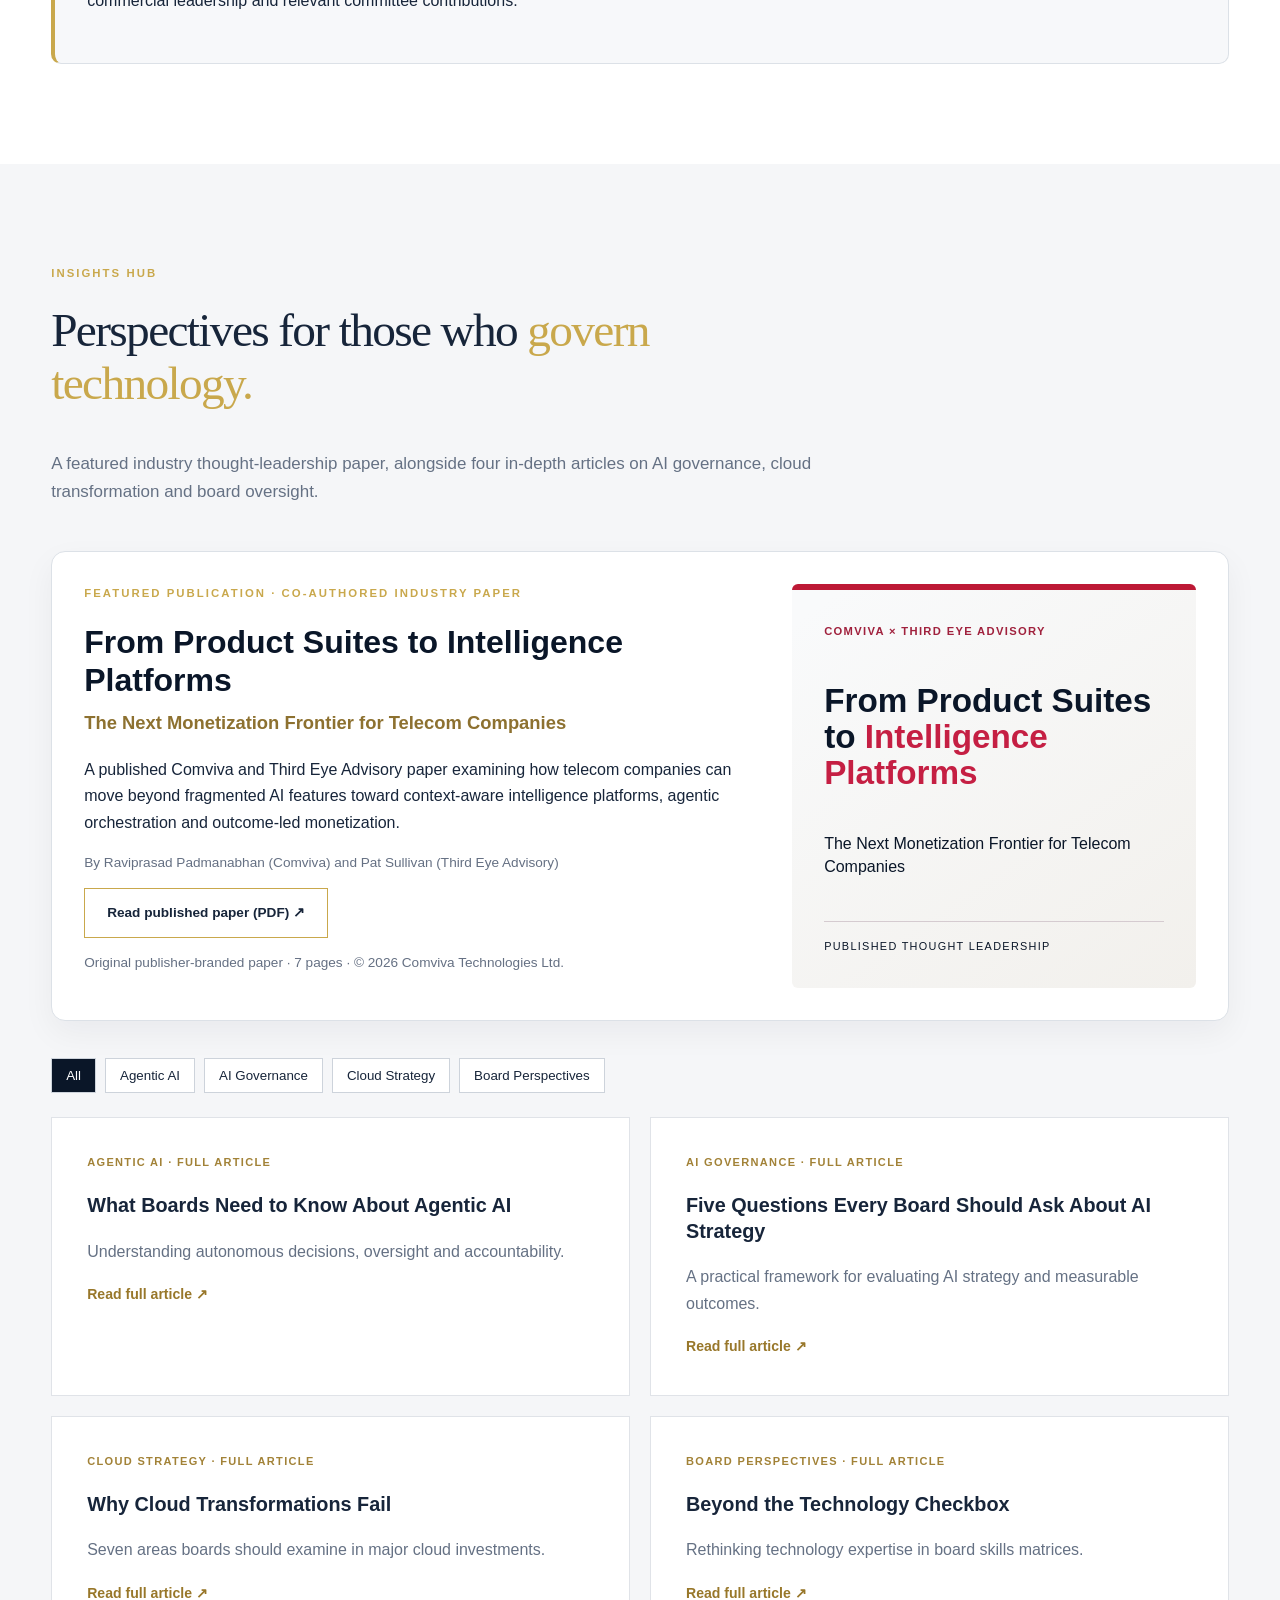
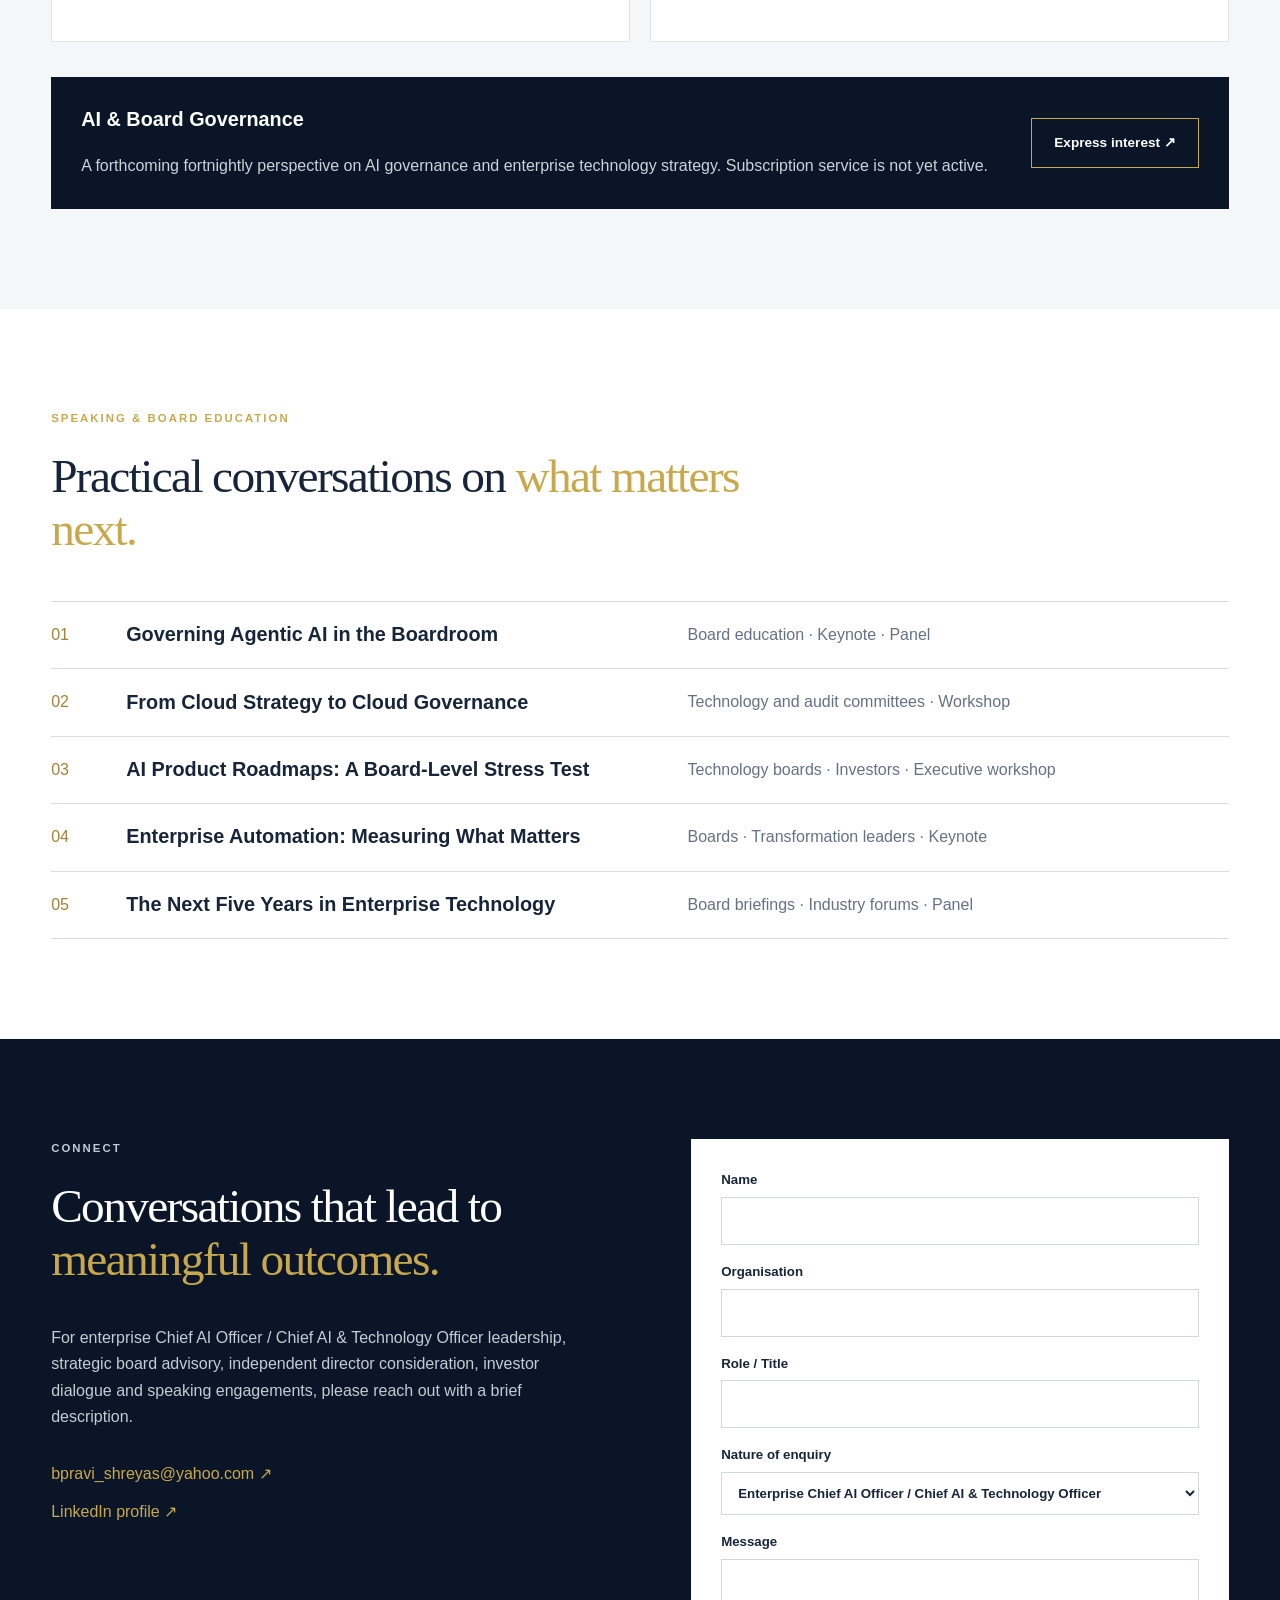
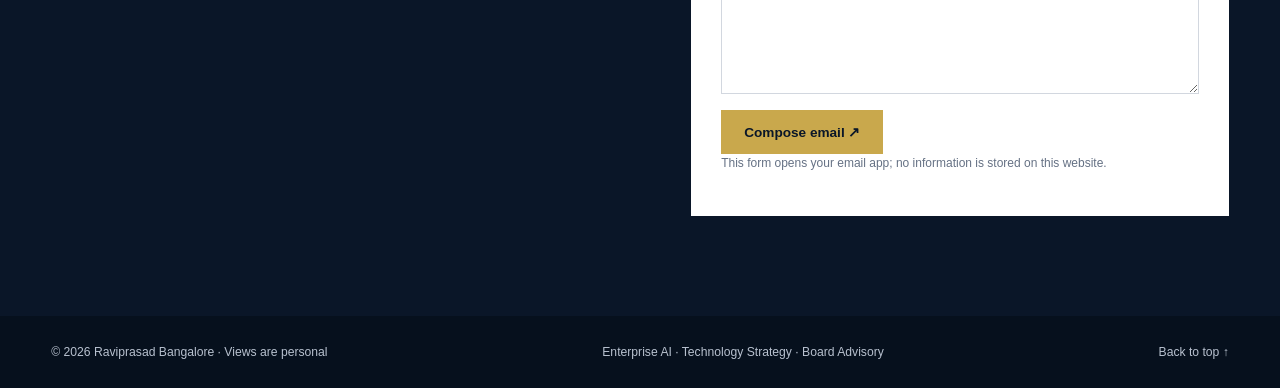
==== commit 9fbeaa69: "Add files via upload" ====
--- a/index.html
+++ b/index.html
@@ -2,7 +2,7 @@
 
 <html lang="en"><head><meta charset="utf-8"/><meta content="width=device-width,initial-scale=1" name="viewport"/><title>Raviprasad Bangalore | Enterprise Chief AI Officer &amp; Board Advisor</title><meta content="#0A1628" name="theme-color"/><meta content="index,follow" name="robots"/><meta content="Raviprasad Bangalore — enterprise AI and technology transformation leader. Chief AI Officer and Chief AI &amp; Technology Officer positioning, AI-native platforms, business value creation, and board advisory." name="description"/><link href="styles.css" rel="stylesheet"/><meta content="Raviprasad Bangalore | Enterprise AI Leadership &amp; Board Advisory" property="og:title"/><meta content="Enterprise AI strategy, AI-native product transformation, business value creation and board-level technology governance." property="og:description"/><meta content="website" property="og:type"/><meta content="https://raviprasadbangalore.com/" property="og:url"/></head><body>
 <header class="site-header"><a class="brand" href="#home">R<span class="gold">.</span> BANGALORE <small>ENTERPRISE AI LEADERSHIP &amp; BOARD ADVISORY</small></a><button aria-expanded="false" aria-label="Toggle navigation" class="menu">☰</button><nav id="nav"><a href="#home">Home</a><a href="#about">Profile</a><a href="enterprise-ai.html">Enterprise AI Leadership</a><a href="#board">Board &amp; Advisory</a><a href="#insights">Insights</a><a href="#recognition">Recognition</a><a href="#speaking">Speaking</a><a class="nav-contact" href="#connect">Connect ↗</a></nav></header>
-<main><section class="hero" id="home"><div class="hero-content"><p class="eyebrow">ENTERPRISE AI LEADERSHIP · TECHNOLOGY VALUE CREATION · BOARD ADVISORY</p><h1>Building AI-native enterprises. <em>Governing technology for sustainable value.</em></h1><p class="hero-copy">Nearly three decades translating technology innovation into business outcomes — from leading a $125M technology portfolio and global engineering organisations to shaping Agentic AI platforms, enterprise transformation and responsible AI governance.</p><div class="actions"><a class="btn primary" href="enterprise-ai.html">Explore Enterprise AI Leadership ↗</a><a class="btn secondary" href="#board">Board &amp; Advisory ↗</a><a class="btn secondary" href="#connect">Connect ↗</a></div><div class="recognition">✦ AI &amp; Cloud Trailblazers recognition · ET Edge AI Summit &amp; Awards 2026 · <a href="#recognition">View ceremony ↗</a></div></div><div class="hero-aside"><div class="monogram">RB</div><div class="aside-label">AI PLATFORM BUILDER<br/>ENTERPRISE &amp; BOARD PERSPECTIVE</div><p>AI strategy, product transformation, global engineering leadership and accountable technology investment — informed by hands-on execution.</p></div></section>
+<main><section class="hero" id="home"><div class="hero-content"><p class="eyebrow">ENTERPRISE AI LEADERSHIP · TECHNOLOGY VALUE CREATION · BOARD ADVISORY</p><h1>Building AI-native enterprises. <em>Governing technology for sustainable value.</em></h1><p class="hero-copy">Nearly three decades translating technology innovation into business outcomes — from leading a $125M technology portfolio and global engineering organisations to shaping Agentic AI platforms, enterprise transformation and responsible AI governance.</p><div class="actions"><a class="btn primary" href="enterprise-ai.html">Explore Enterprise AI Leadership ↗</a><a class="btn secondary" href="#board">Board &amp; Advisory ↗</a><a class="btn secondary" href="#connect">Connect ↗</a></div><div class="recognition">✦ AI &amp; Cloud Trailblazers recognition · ET Edge AI Summit &amp; Awards 2026 · <a href="#recognition">View ceremony ↗</a></div></div><div class="hero-aside"><img alt="Raviprasad Bangalore — executive portrait" class="executive-photo" decoding="async" height="532" loading="eager" src="images/raviprasad-profile.jpg" width="413"/><div class="aside-label">AI PLATFORM BUILDER<br/>ENTERPRISE &amp; BOARD PERSPECTIVE</div><p>AI strategy, product transformation, global engineering leadership and accountable technology investment — informed by hands-on execution.</p></div></section>
 <section aria-label="Career metrics" class="metrics"><div><strong>~30</strong><span>Years in technology</span></div><div><strong>$125M</strong><span>Technology portfolio led</span></div><div><strong>800+</strong><span>Global professionals led</span></div><div><strong>5</strong><span>Industries served</span></div></section>
 <section class="section" id="value"><div class="section-heading"><p class="eyebrow">HOW I CONTRIBUTE</p><h2>Technology depth. <em>Enterprise value.</em></h2><p>Two complementary leadership pathways, grounded in the same experience of building and scaling enterprise technology businesses.</p></div><div class="cards three"><article class="card"><span class="card-index">01 / EXECUTIVE LEADERSHIP</span><h3>Enterprise Chief AI Officer</h3><p>Leading AI strategy, AI-native product transformation, engineering adoption, platform investment, commercial value and enterprise-wide governance.</p><a href="enterprise-ai.html">Explore AI leadership ↗</a></article><article class="card"><span class="card-index">02 / BOARD OVERSIGHT</span><h3>Board &amp; Strategic Advisory</h3><p>Independent perspective on AI strategy, technology investment, cybersecurity and operational risk, SaaS economics and long-term enterprise value.</p><a href="#board">Explore board contribution ↗</a></article><article class="card"><span class="card-index">03 / THOUGHT LEADERSHIP</span><h3>AI &amp; Technology Perspectives</h3><p>Practitioner-led perspectives on agentic systems, enterprise transformation, AI governance and how leadership teams assess business outcomes.</p><a href="#insights">Read insights ↗</a></article></div></section>
 <section class="section alt" id="about"><div class="split"><div><p class="eyebrow">EXECUTIVE PROFILE</p><h2>An operator's experience. <em>An enterprise perspective.</em></h2><p class="lead">Nearly three decades spanning enterprise technology, commercial accountability, global engineering and AI-led product transformation.</p><p>My career has spanned integration platforms, APIs, cloud engineering, intelligent automation, Generative AI and Agentic AI. At Wipro, I led technology practices and businesses with portfolios up to $125M and global organisations of 800+ professionals.</p><p>At Comviva, I lead a technology transformation charter across Agentic AI, SaaSification and emerging technologies, including architectural direction for a reusable Agentic Orchestration Platform and cross-product intelligence capabilities.</p><p>This combination shapes how I approach executive AI leadership and board advisory work: aligning technology investment with execution capacity, risk, customer outcomes and commercial value.</p><a class="btn secondary" href="downloads/Raviprasad_Board_Biography.pdf" rel="noopener" target="_blank">Read my board biography (PDF) ↗</a></div><div class="timeline"><div><span>2005–2017</span><h4>Integration &amp; platform foundations</h4><p>APIs, microservices, enterprise architecture, digital workflow transformation.</p></div><div><span>2017–2022</span><h4>Cloud &amp; digital platform scale</h4><p>Led a $125M cloud and platform portfolio; built capabilities and partnerships.</p></div><div><span>2022–2026</span><h4>Emerging technologies &amp; GenAI</h4><p>Immersive technologies, cloud AI transformation, capability building and global delivery.</p></div><div><span>2026–Present</span><h4>Agentic AI &amp; product transformation</h4><p>Agent orchestration, governance foundations, SaaSification and platform direction at Comviva.</p></div></div></div></section>
--- a/styles.css
+++ b/styles.css
@@ -25,3 +25,7 @@
 
 /* Enterprise AI Leadership additions */
 .ai-mandate-cta{margin-top:30px}.ai-page-hero{min-height:570px}.ai-mandate .cards{row-gap:22px}nav a[aria-current="page"]{color:var(--gold)}@media(max-width:760px){.ai-page-hero{min-height:auto}}
+
+/* Executive portrait on homepage and AI leadership page */
+.hero-aside .executive-photo{display:block;width:min(100%,240px);height:auto;aspect-ratio:413/532;object-fit:cover;object-position:center top;border:3px solid var(--gold);border-radius:10px;margin:0 auto 20px;box-shadow:0 14px 30px rgba(0,0,0,.18)}
+@media(max-width:760px){.hero-aside .executive-photo{width:min(65vw,200px)}}
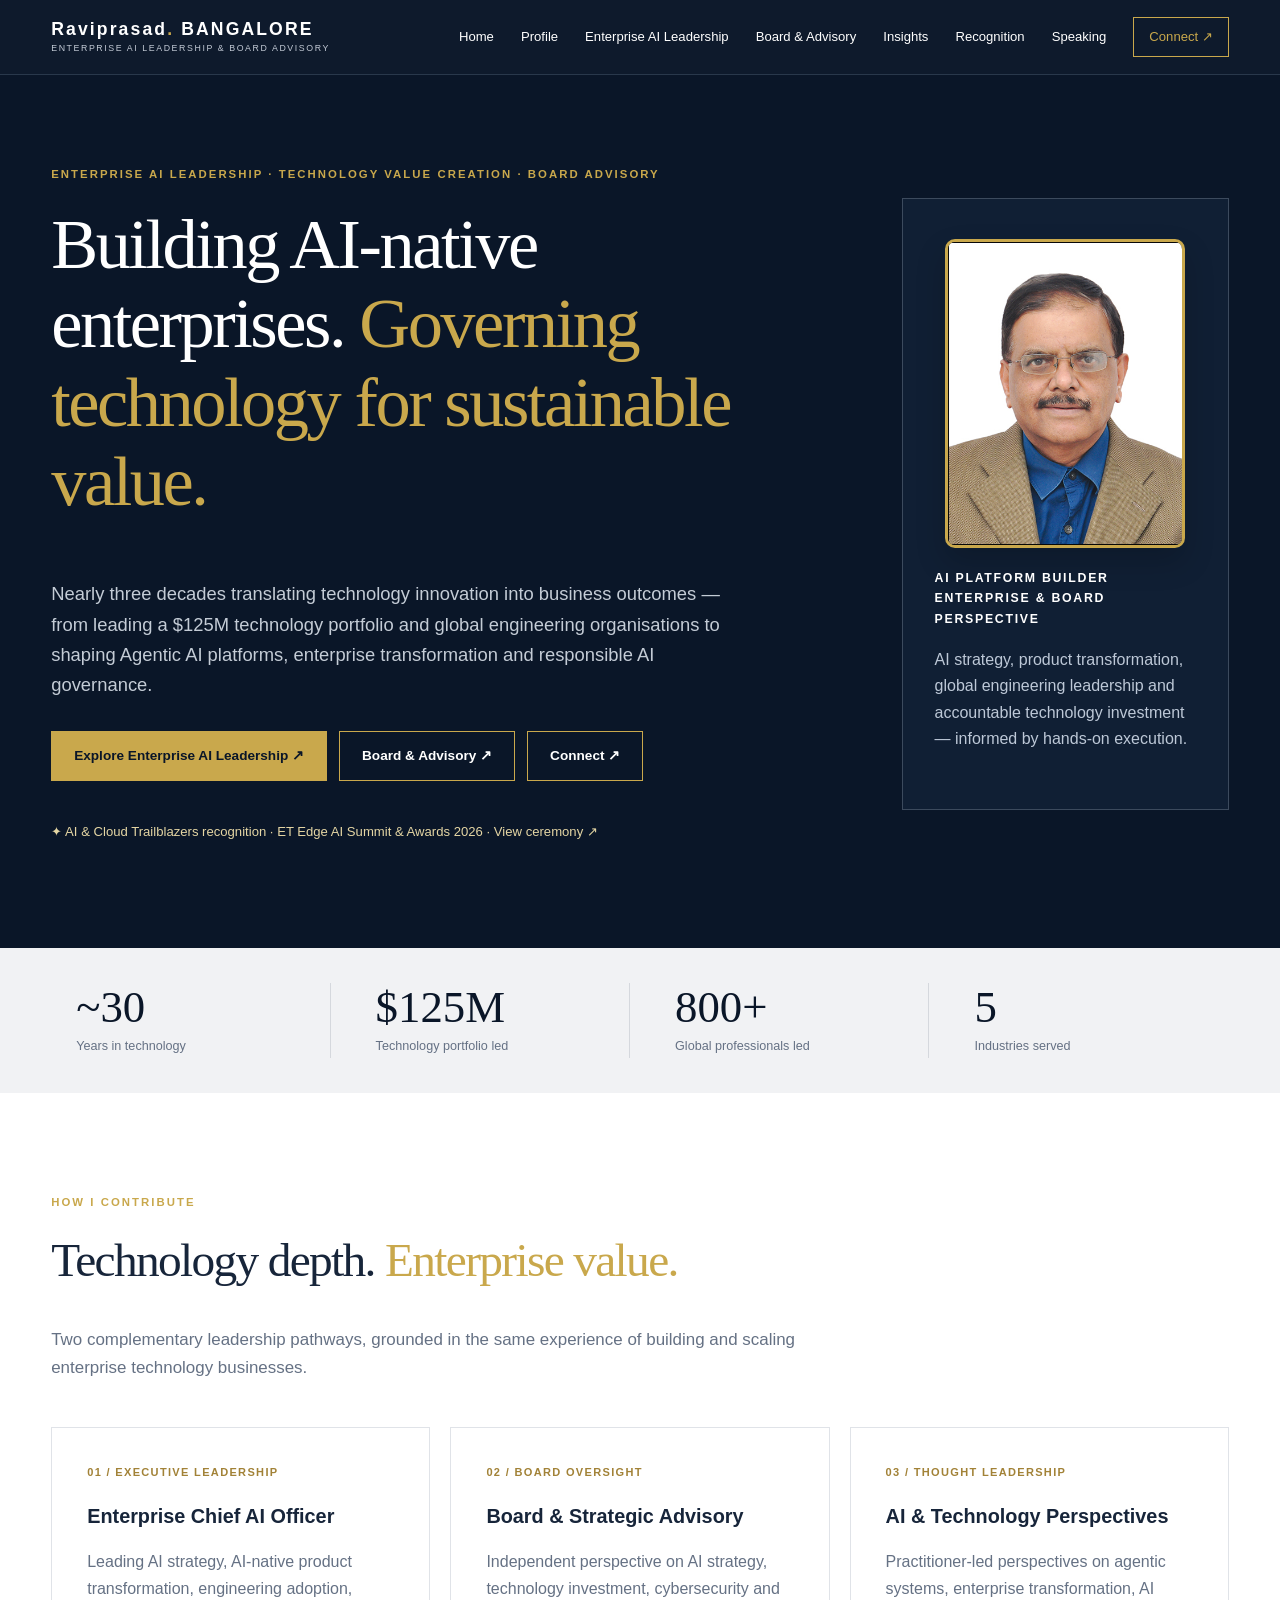
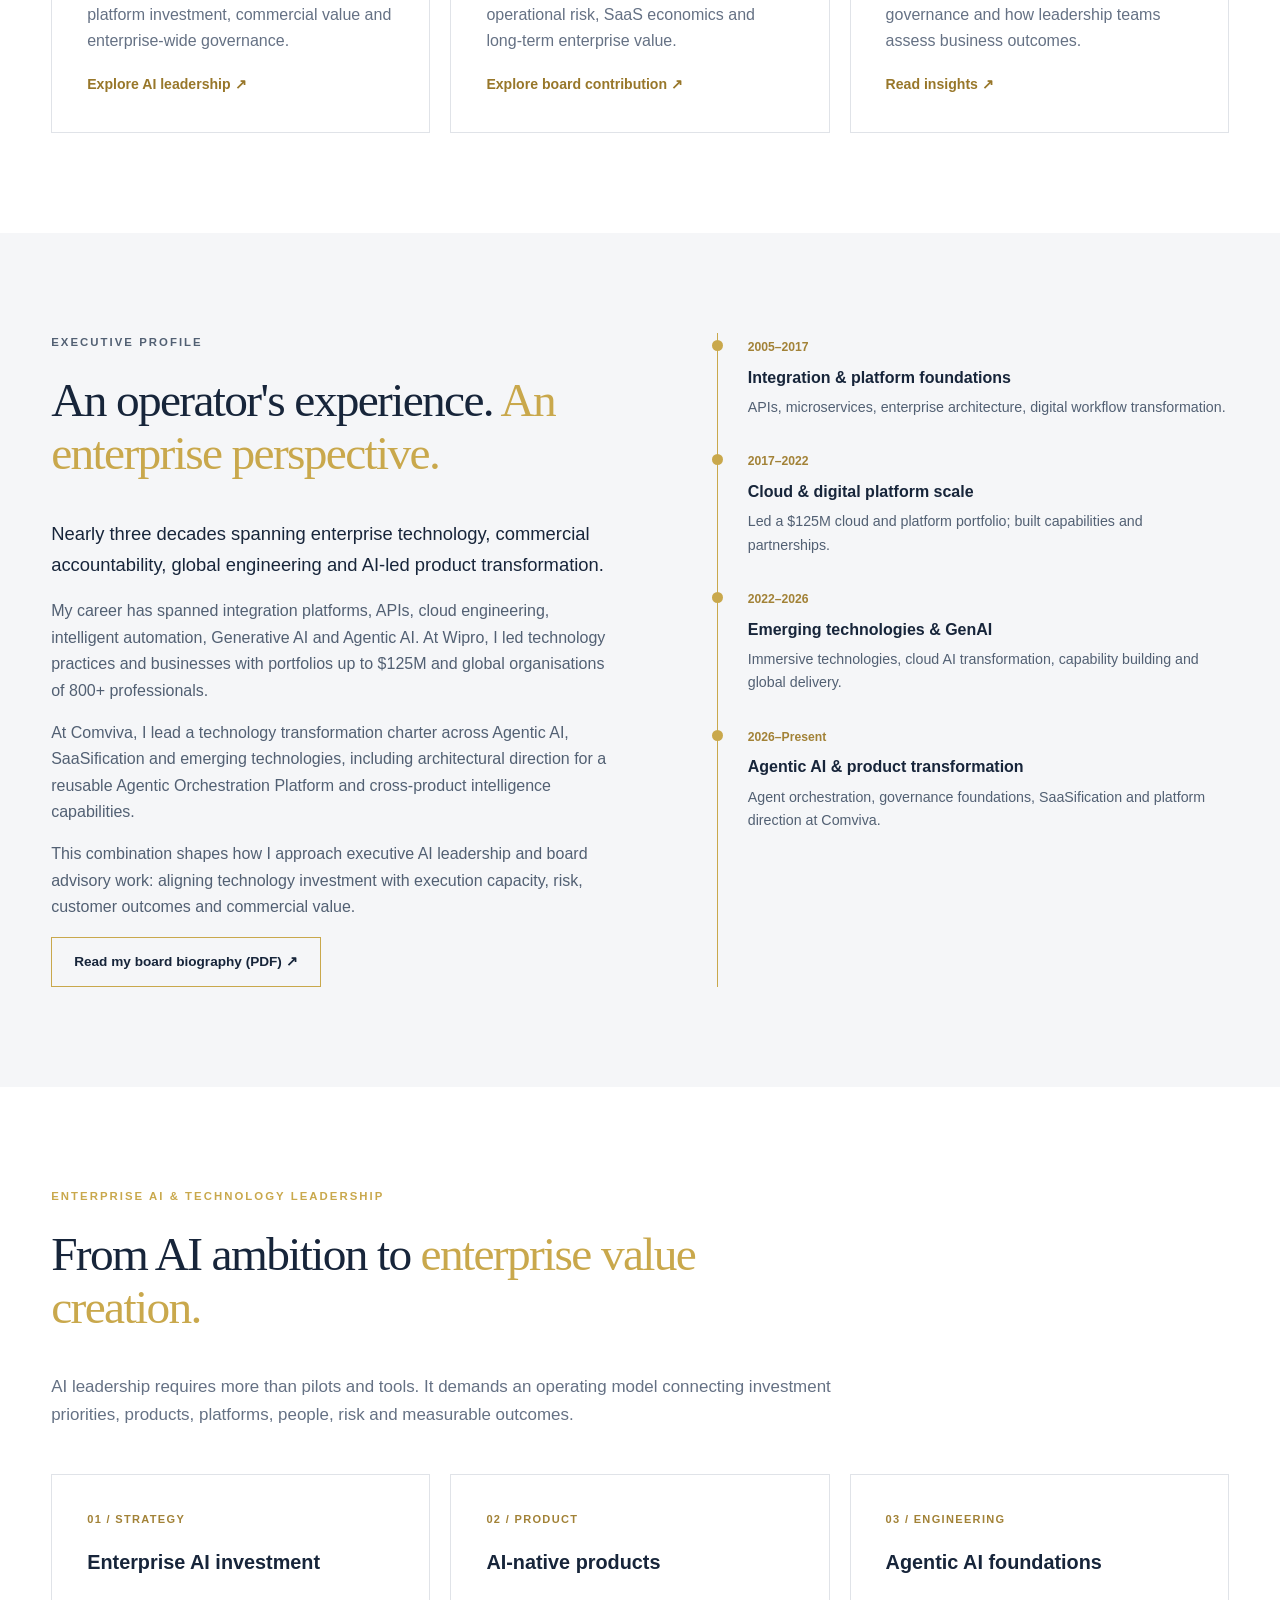
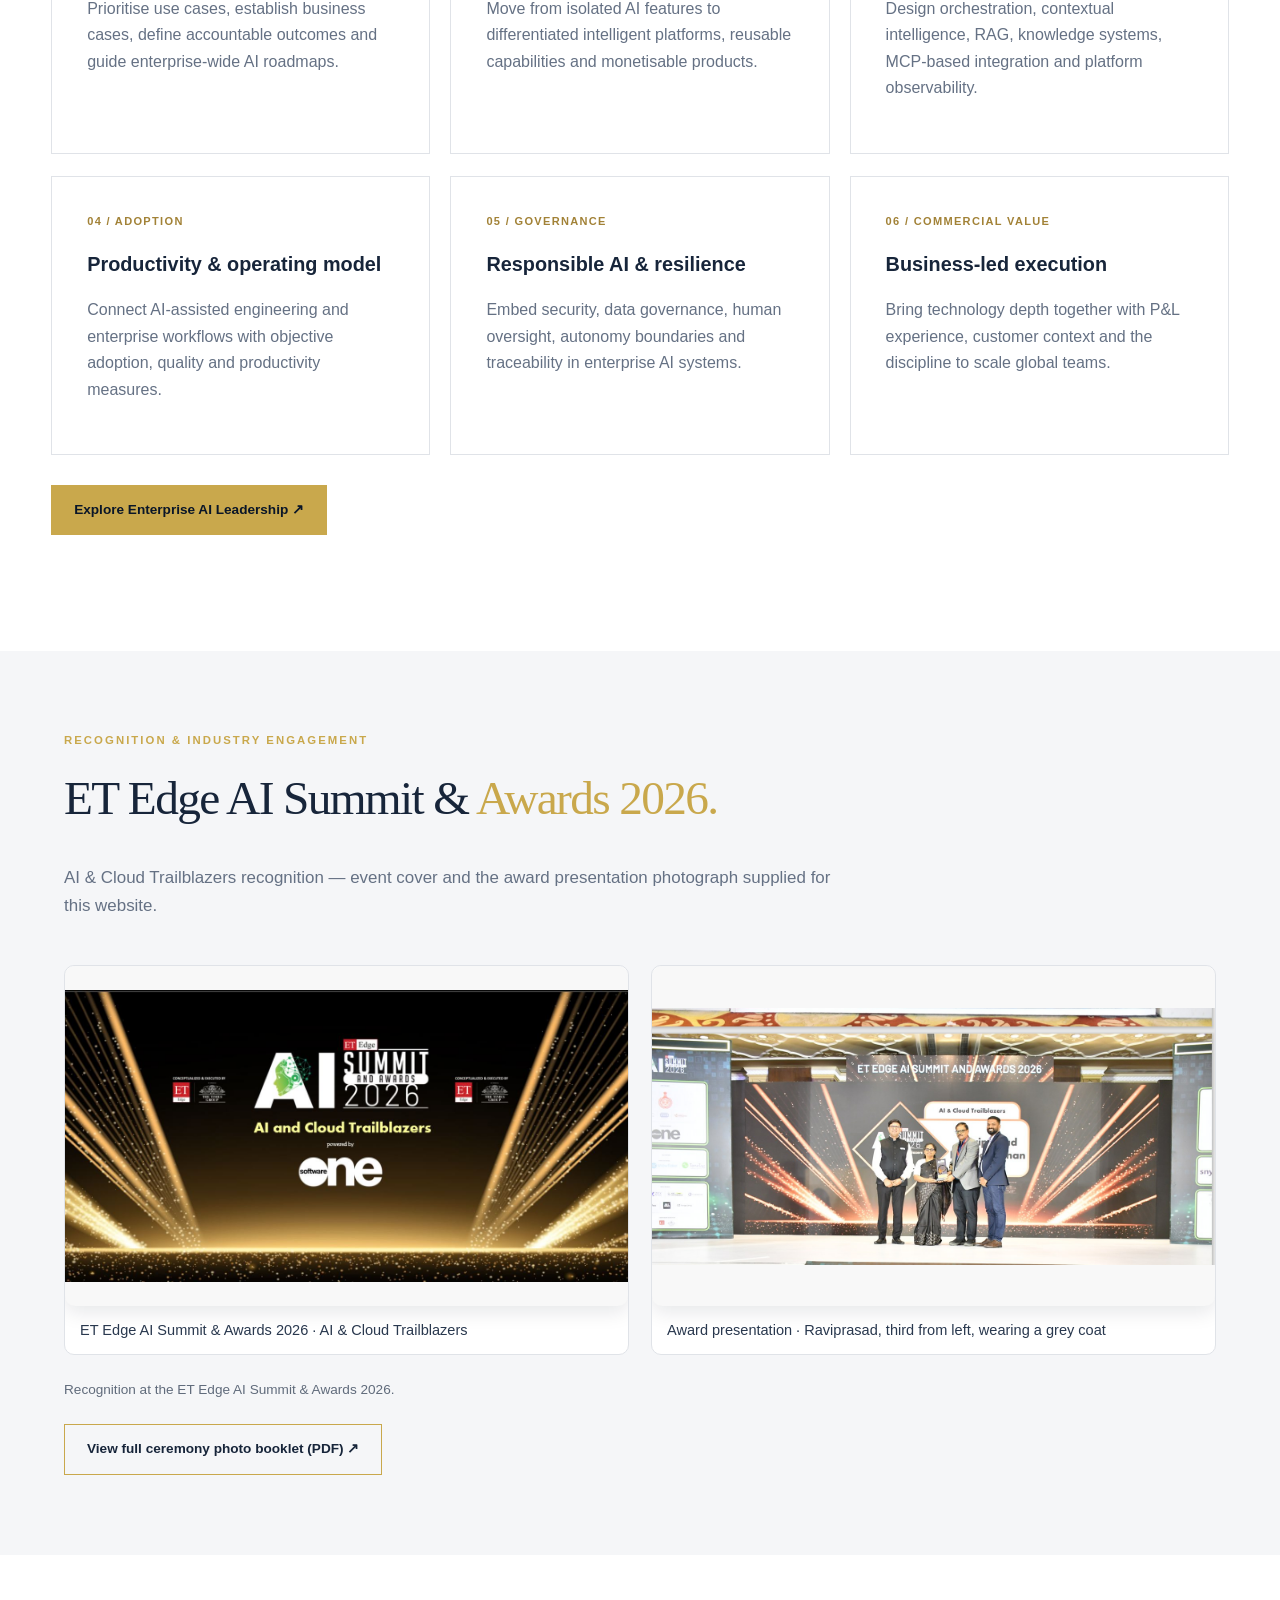
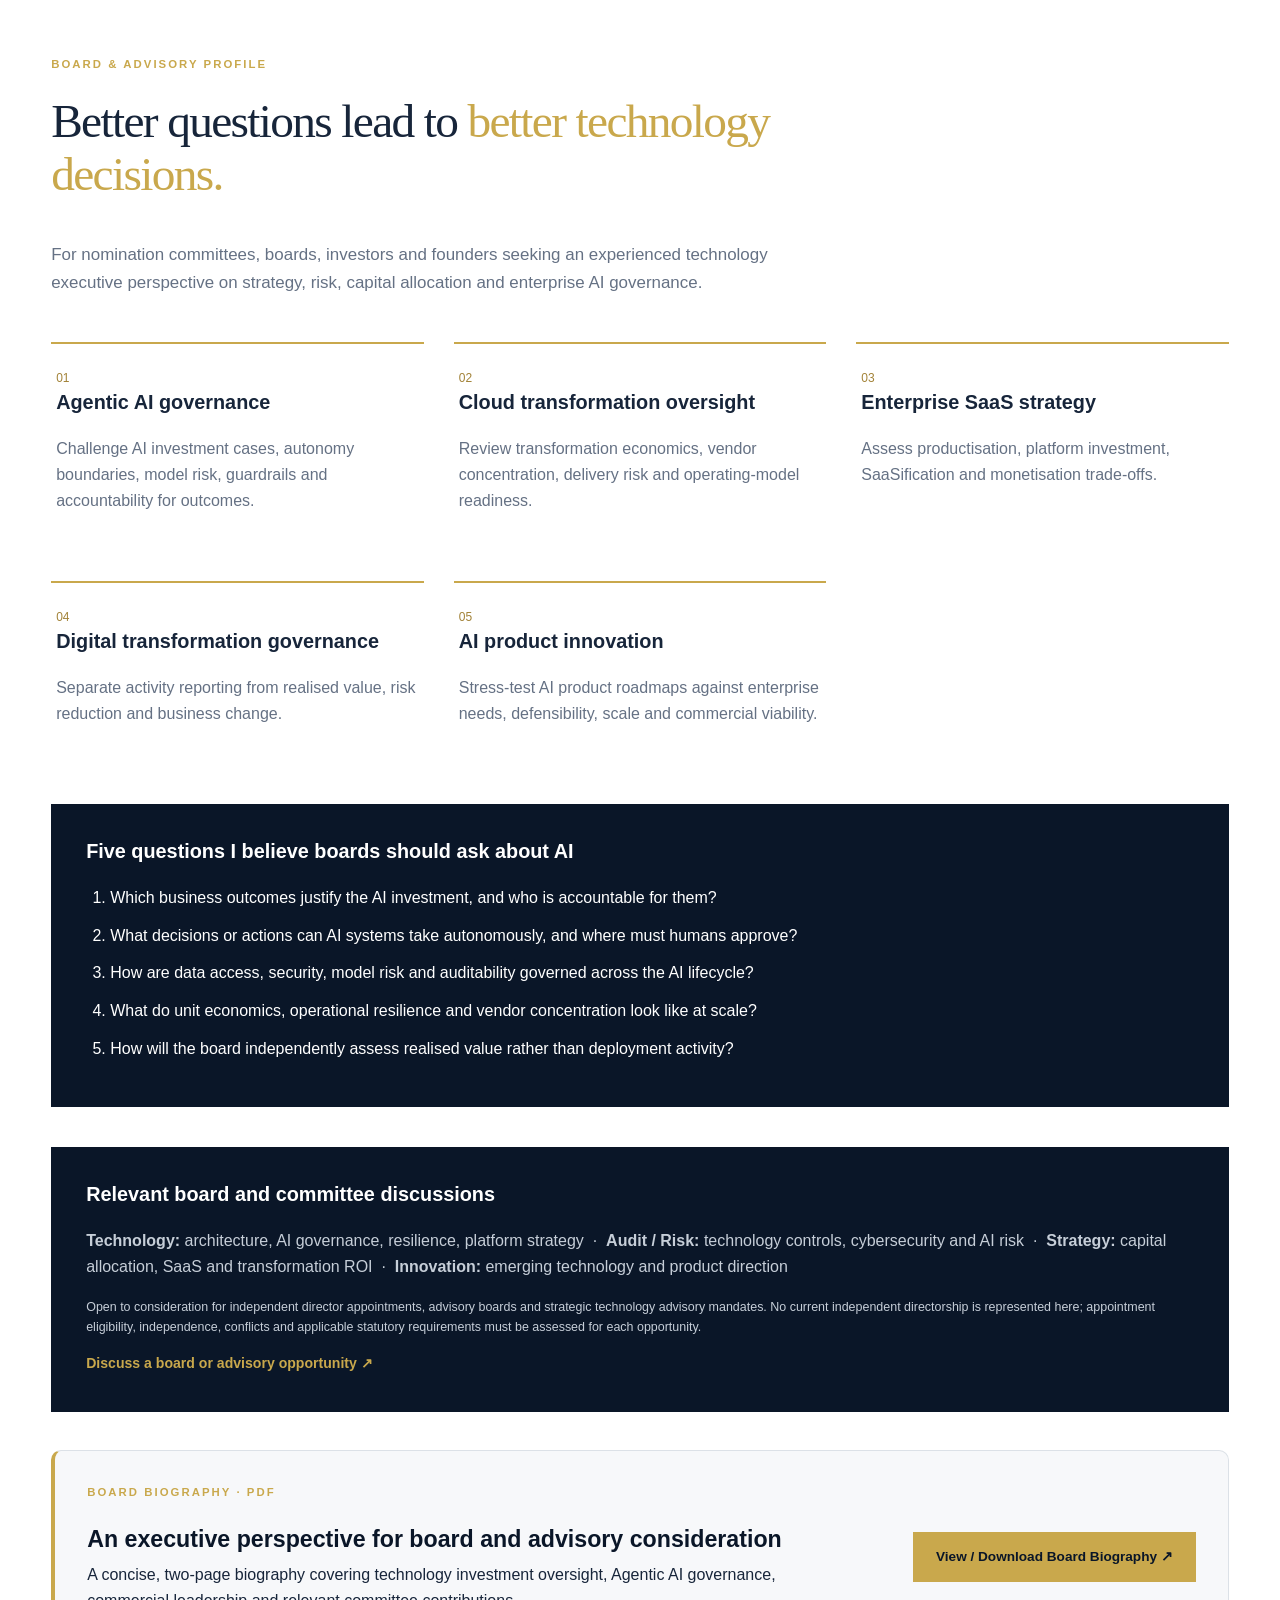
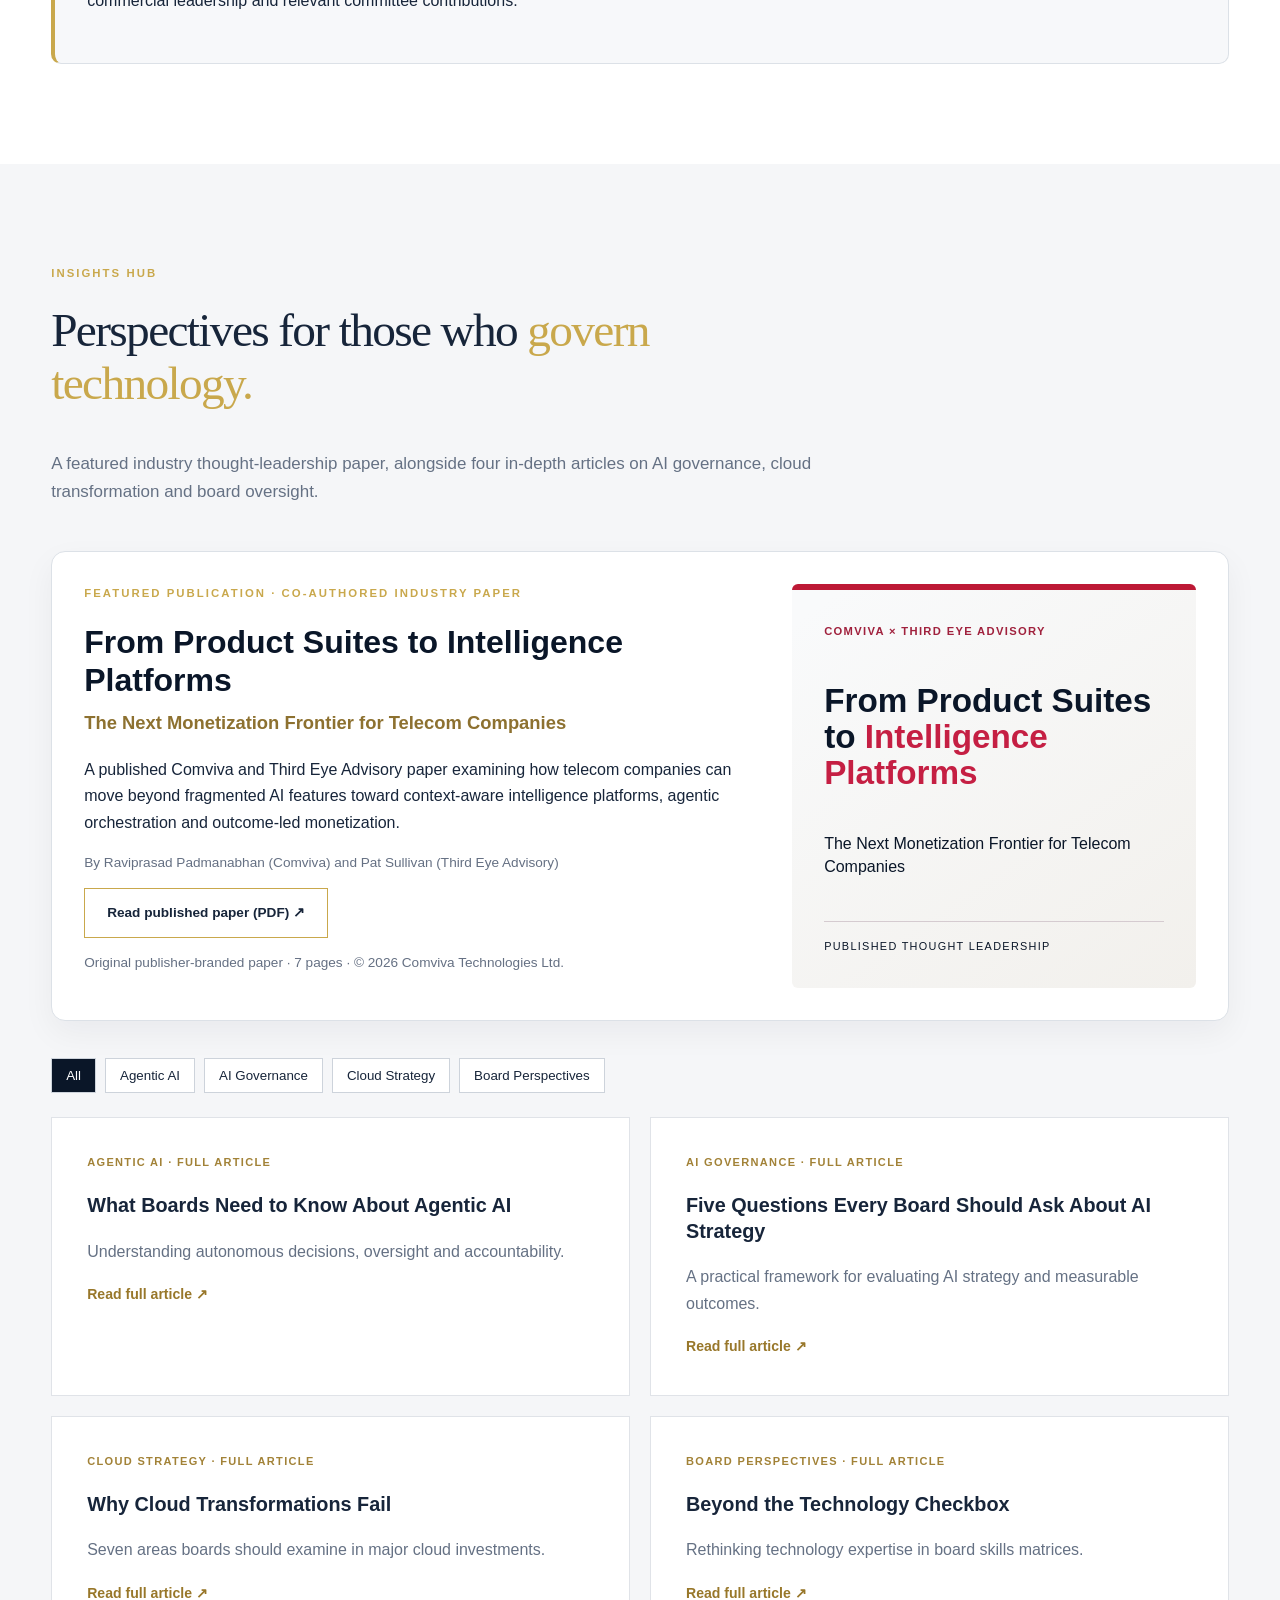
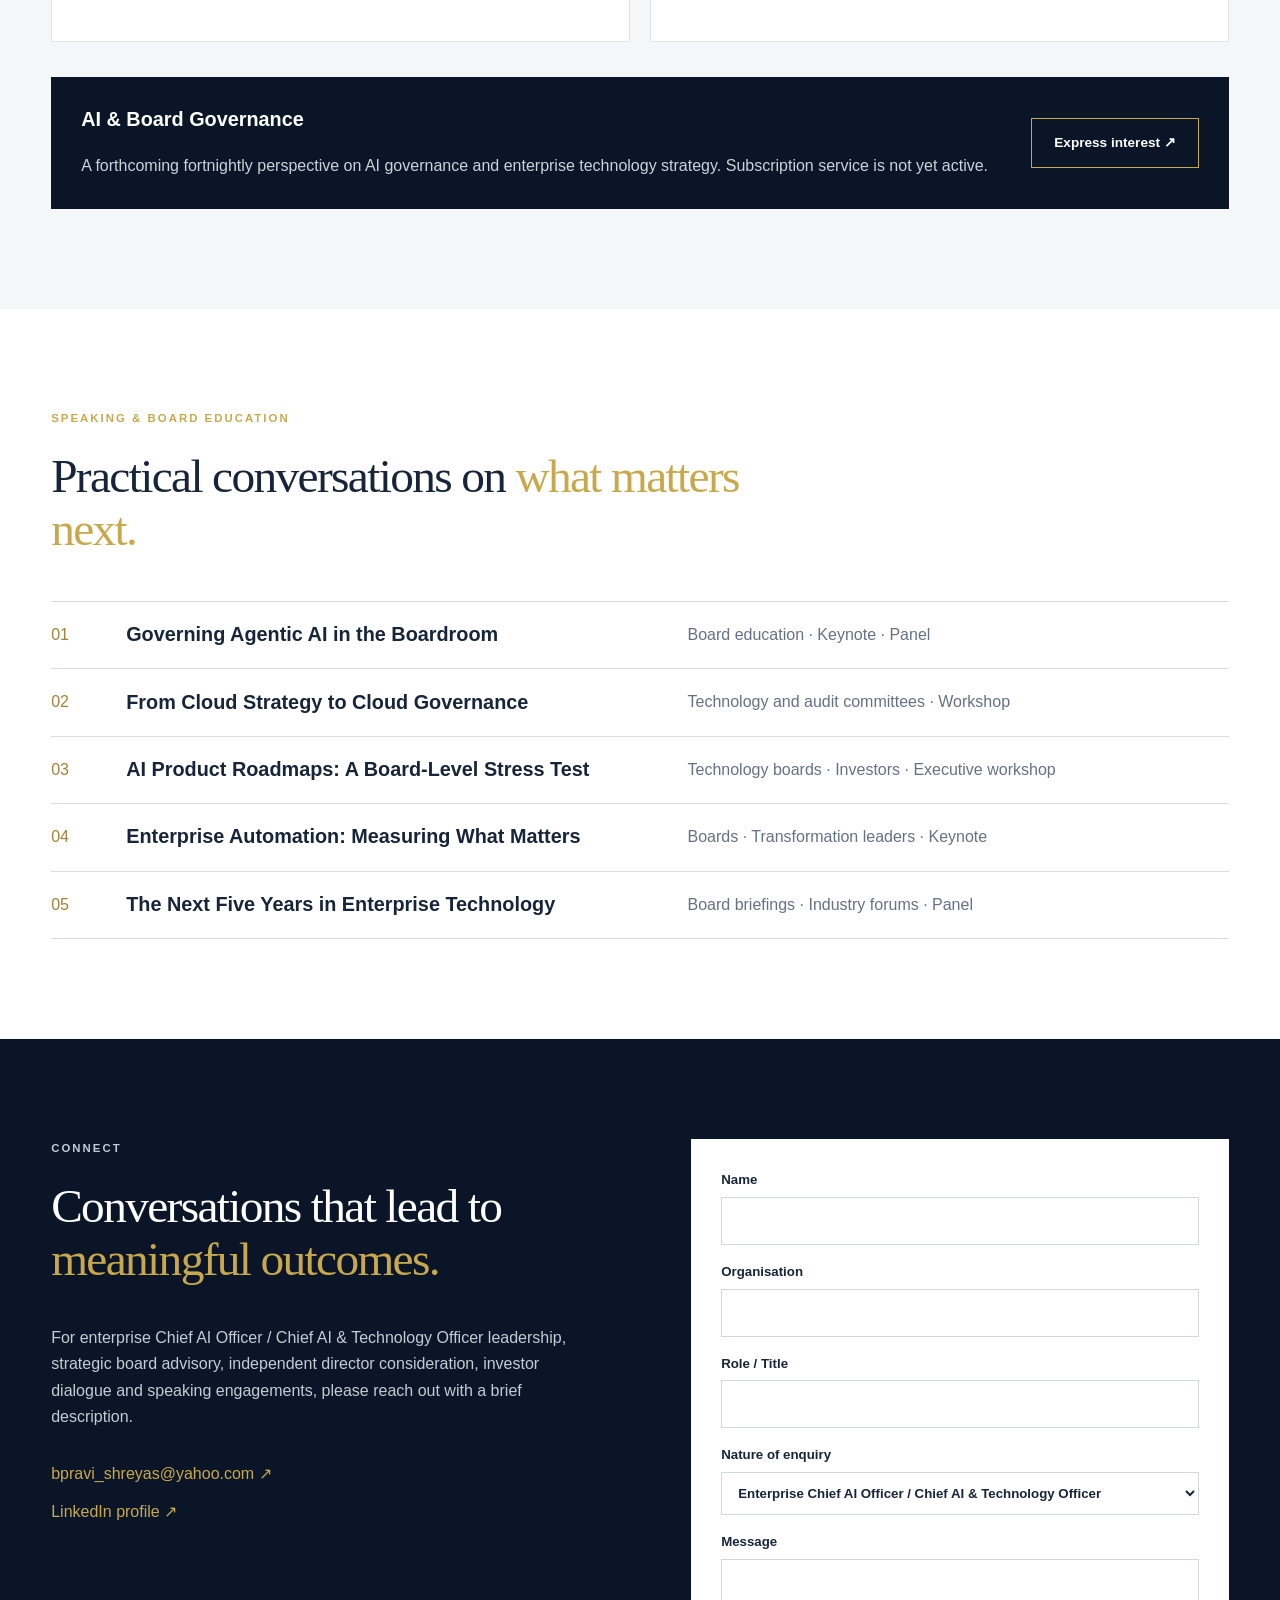
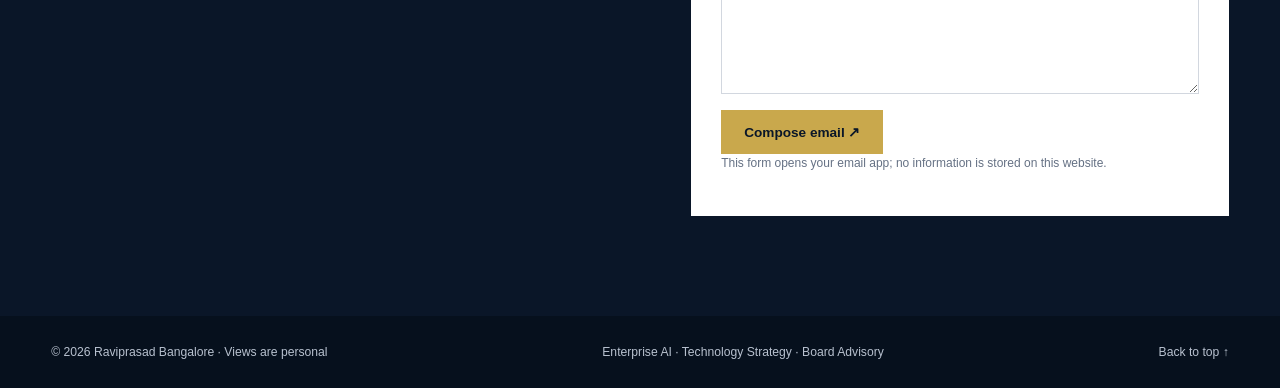
==== commit aa9657d6: "Update index.html" ====
--- a/index.html
+++ b/index.html
@@ -1,7 +1,7 @@
 <!DOCTYPE html>
 
 <html lang="en"><head><meta charset="utf-8"/><meta content="width=device-width,initial-scale=1" name="viewport"/><title>Raviprasad Bangalore | Enterprise Chief AI Officer &amp; Board Advisor</title><meta content="#0A1628" name="theme-color"/><meta content="index,follow" name="robots"/><meta content="Raviprasad Bangalore — enterprise AI and technology transformation leader. Chief AI Officer and Chief AI &amp; Technology Officer positioning, AI-native platforms, business value creation, and board advisory." name="description"/><link href="styles.css" rel="stylesheet"/><meta content="Raviprasad Bangalore | Enterprise AI Leadership &amp; Board Advisory" property="og:title"/><meta content="Enterprise AI strategy, AI-native product transformation, business value creation and board-level technology governance." property="og:description"/><meta content="website" property="og:type"/><meta content="https://raviprasadbangalore.com/" property="og:url"/></head><body>
-<header class="site-header"><a class="brand" href="#home">R<span class="gold">.</span> BANGALORE <small>ENTERPRISE AI LEADERSHIP &amp; BOARD ADVISORY</small></a><button aria-expanded="false" aria-label="Toggle navigation" class="menu">☰</button><nav id="nav"><a href="#home">Home</a><a href="#about">Profile</a><a href="enterprise-ai.html">Enterprise AI Leadership</a><a href="#board">Board &amp; Advisory</a><a href="#insights">Insights</a><a href="#recognition">Recognition</a><a href="#speaking">Speaking</a><a class="nav-contact" href="#connect">Connect ↗</a></nav></header>
+<header class="site-header"><a class="brand" href="#home">Raviprasad<span class="gold">.</span> BANGALORE <small>ENTERPRISE AI LEADERSHIP &amp; BOARD ADVISORY</small></a><button aria-expanded="false" aria-label="Toggle navigation" class="menu">☰</button><nav id="nav"><a href="#home">Home</a><a href="#about">Profile</a><a href="enterprise-ai.html">Enterprise AI Leadership</a><a href="#board">Board &amp; Advisory</a><a href="#insights">Insights</a><a href="#recognition">Recognition</a><a href="#speaking">Speaking</a><a class="nav-contact" href="#connect">Connect ↗</a></nav></header>
 <main><section class="hero" id="home"><div class="hero-content"><p class="eyebrow">ENTERPRISE AI LEADERSHIP · TECHNOLOGY VALUE CREATION · BOARD ADVISORY</p><h1>Building AI-native enterprises. <em>Governing technology for sustainable value.</em></h1><p class="hero-copy">Nearly three decades translating technology innovation into business outcomes — from leading a $125M technology portfolio and global engineering organisations to shaping Agentic AI platforms, enterprise transformation and responsible AI governance.</p><div class="actions"><a class="btn primary" href="enterprise-ai.html">Explore Enterprise AI Leadership ↗</a><a class="btn secondary" href="#board">Board &amp; Advisory ↗</a><a class="btn secondary" href="#connect">Connect ↗</a></div><div class="recognition">✦ AI &amp; Cloud Trailblazers recognition · ET Edge AI Summit &amp; Awards 2026 · <a href="#recognition">View ceremony ↗</a></div></div><div class="hero-aside"><img alt="Raviprasad Bangalore — executive portrait" class="executive-photo" decoding="async" height="532" loading="eager" src="images/raviprasad-profile.jpg" width="413"/><div class="aside-label">AI PLATFORM BUILDER<br/>ENTERPRISE &amp; BOARD PERSPECTIVE</div><p>AI strategy, product transformation, global engineering leadership and accountable technology investment — informed by hands-on execution.</p></div></section>
 <section aria-label="Career metrics" class="metrics"><div><strong>~30</strong><span>Years in technology</span></div><div><strong>$125M</strong><span>Technology portfolio led</span></div><div><strong>800+</strong><span>Global professionals led</span></div><div><strong>5</strong><span>Industries served</span></div></section>
 <section class="section" id="value"><div class="section-heading"><p class="eyebrow">HOW I CONTRIBUTE</p><h2>Technology depth. <em>Enterprise value.</em></h2><p>Two complementary leadership pathways, grounded in the same experience of building and scaling enterprise technology businesses.</p></div><div class="cards three"><article class="card"><span class="card-index">01 / EXECUTIVE LEADERSHIP</span><h3>Enterprise Chief AI Officer</h3><p>Leading AI strategy, AI-native product transformation, engineering adoption, platform investment, commercial value and enterprise-wide governance.</p><a href="enterprise-ai.html">Explore AI leadership ↗</a></article><article class="card"><span class="card-index">02 / BOARD OVERSIGHT</span><h3>Board &amp; Strategic Advisory</h3><p>Independent perspective on AI strategy, technology investment, cybersecurity and operational risk, SaaS economics and long-term enterprise value.</p><a href="#board">Explore board contribution ↗</a></article><article class="card"><span class="card-index">03 / THOUGHT LEADERSHIP</span><h3>AI &amp; Technology Perspectives</h3><p>Practitioner-led perspectives on agentic systems, enterprise transformation, AI governance and how leadership teams assess business outcomes.</p><a href="#insights">Read insights ↗</a></article></div></section>
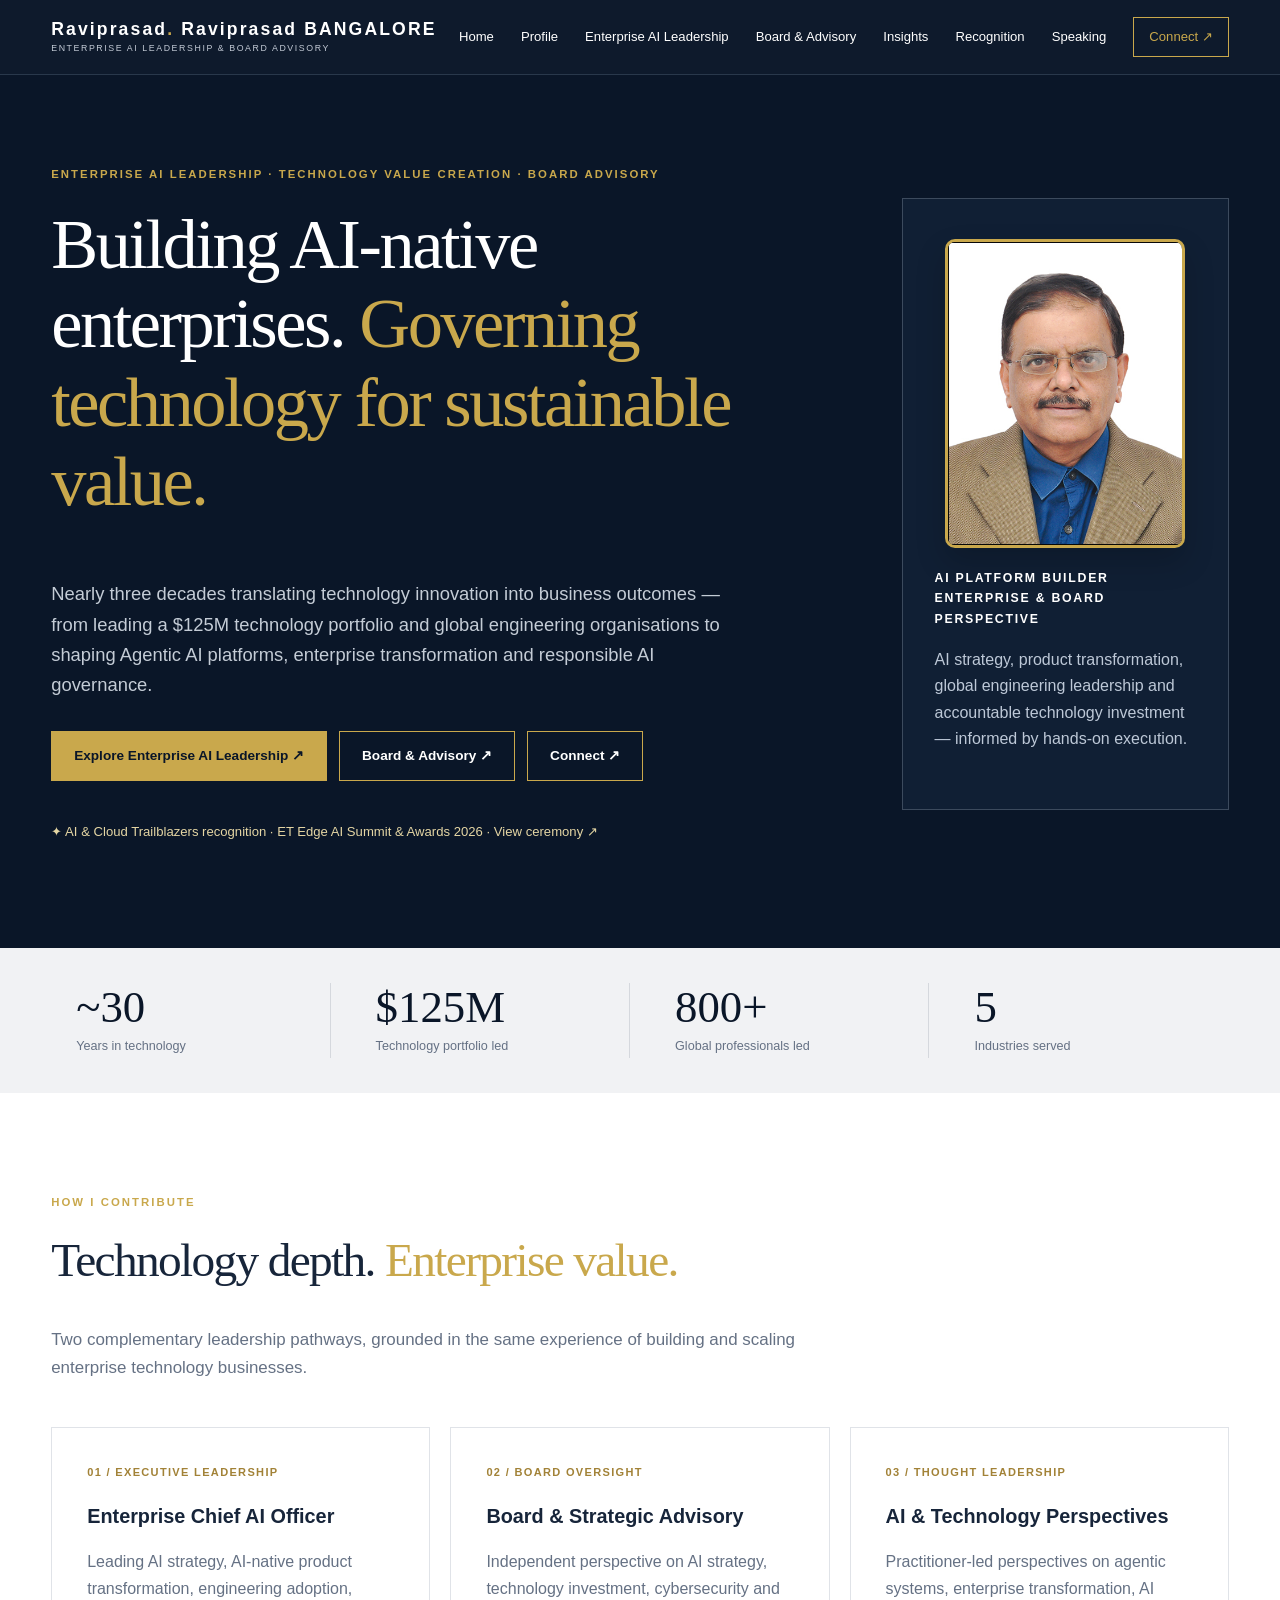
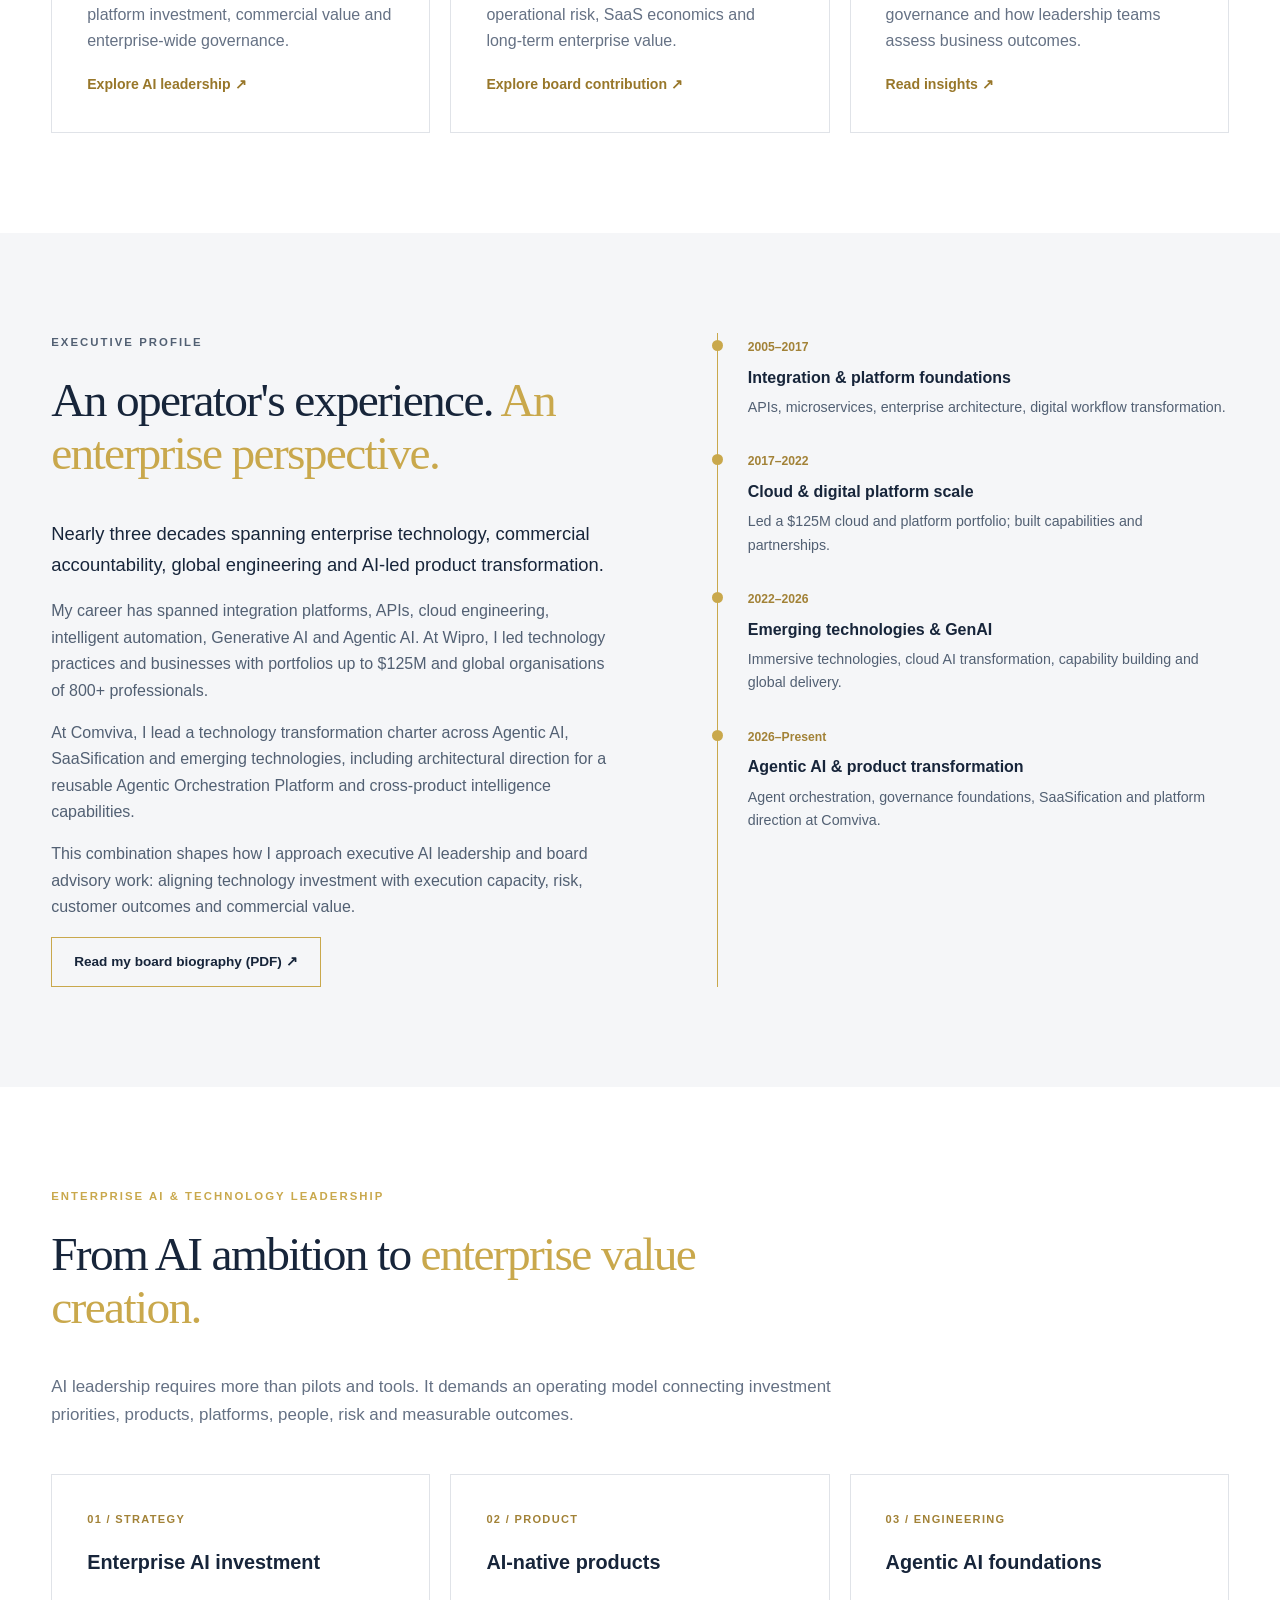
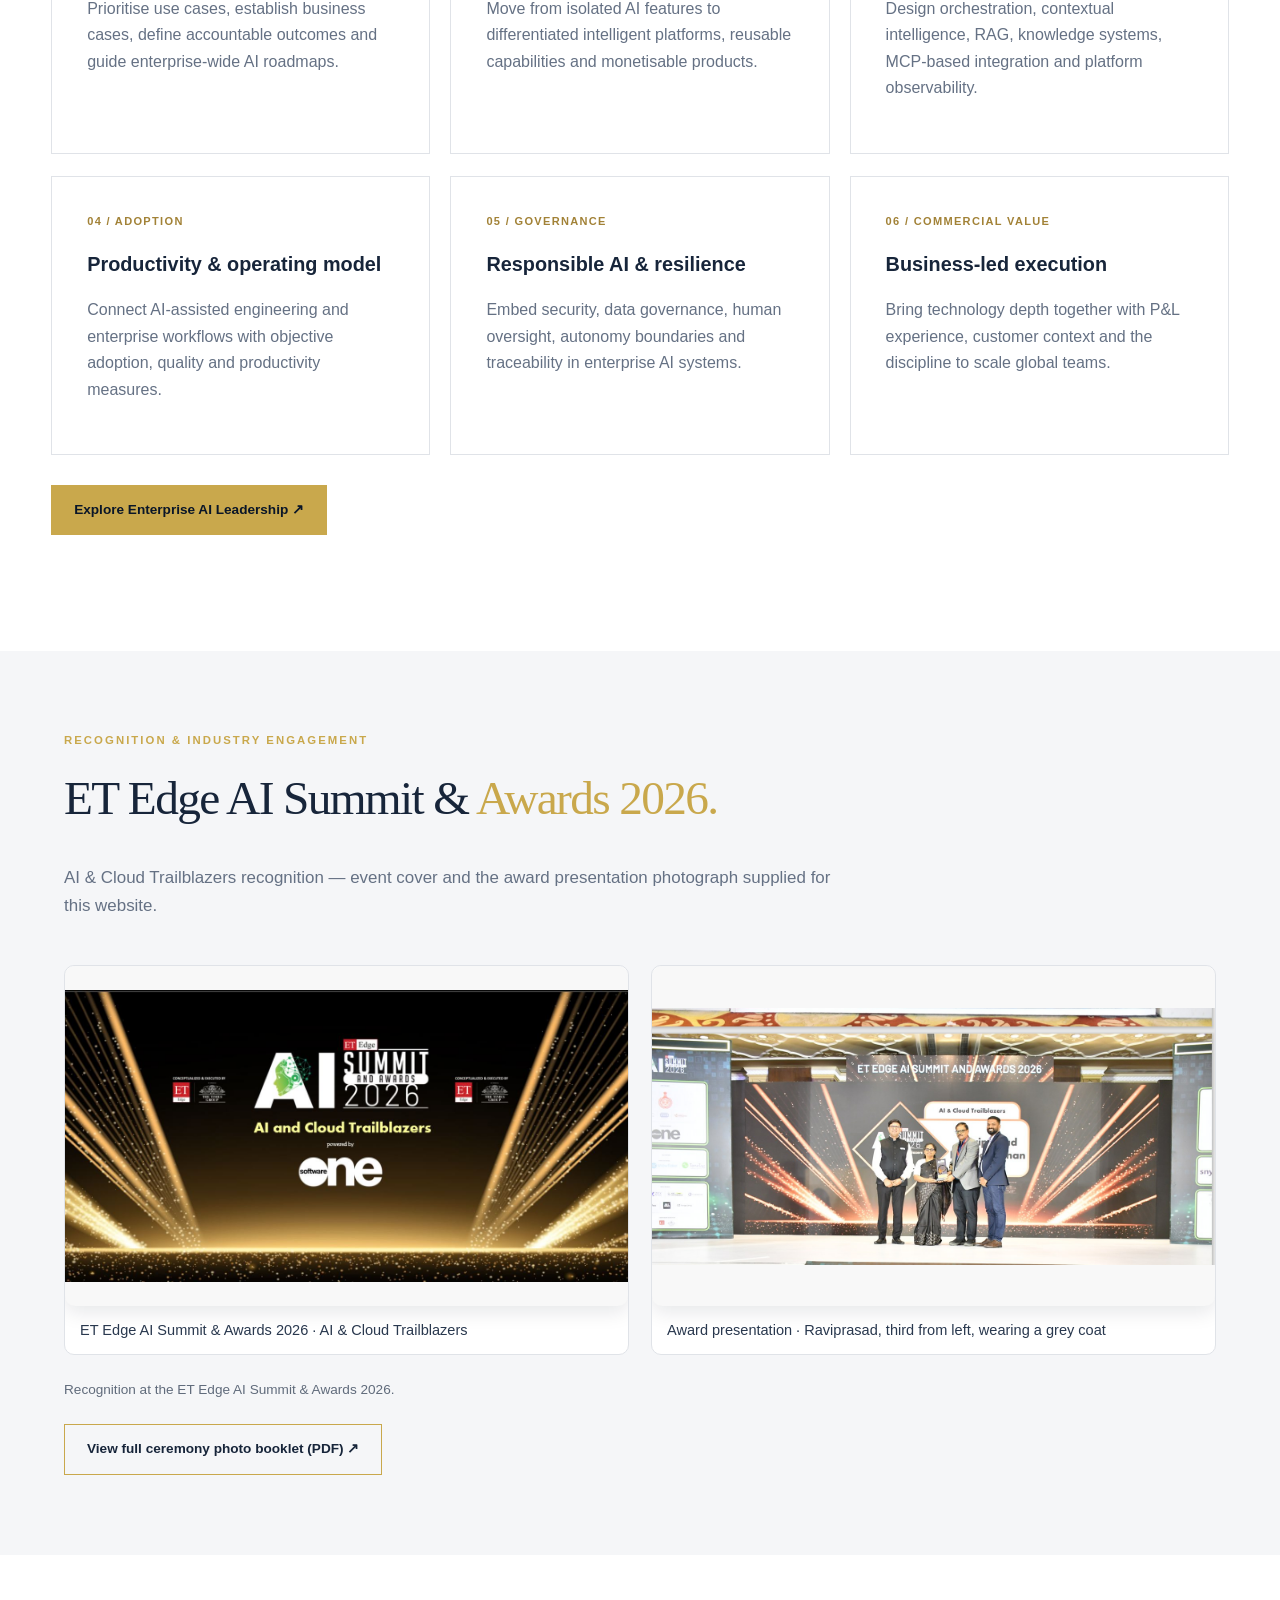
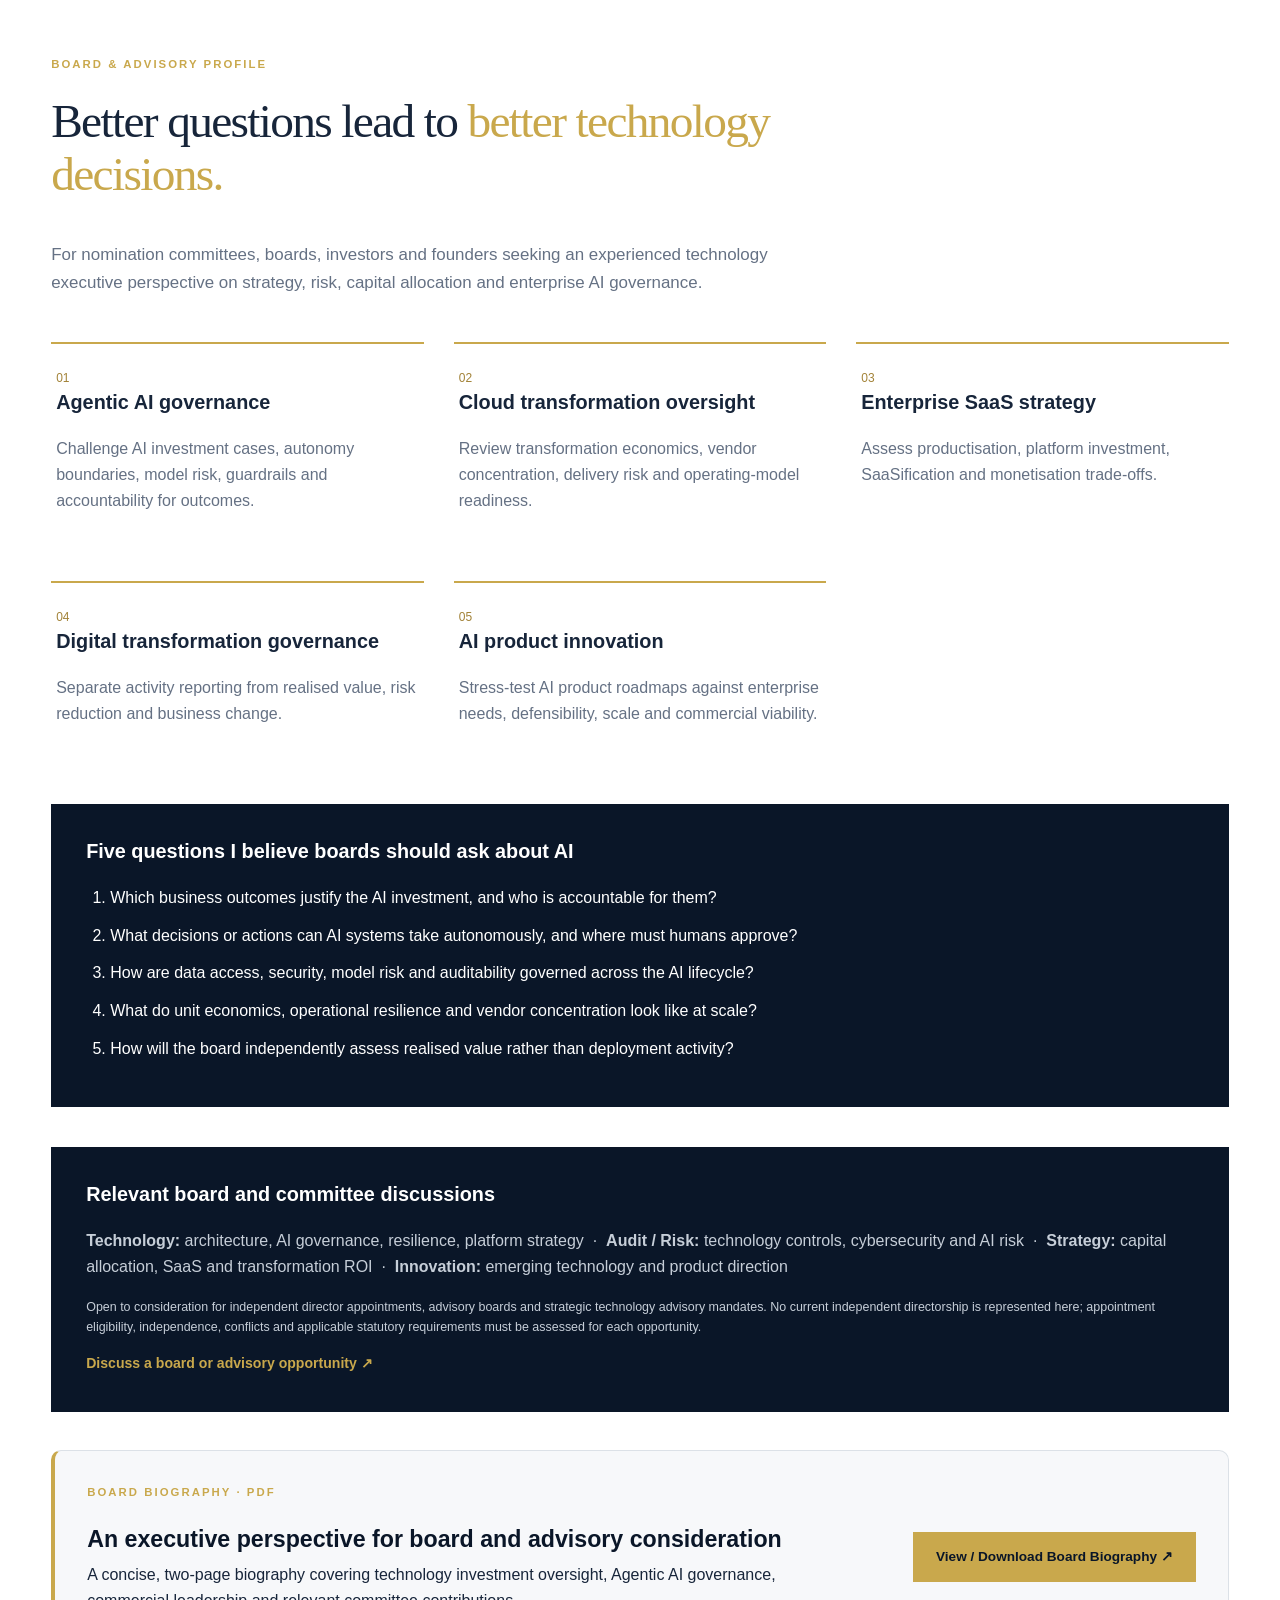
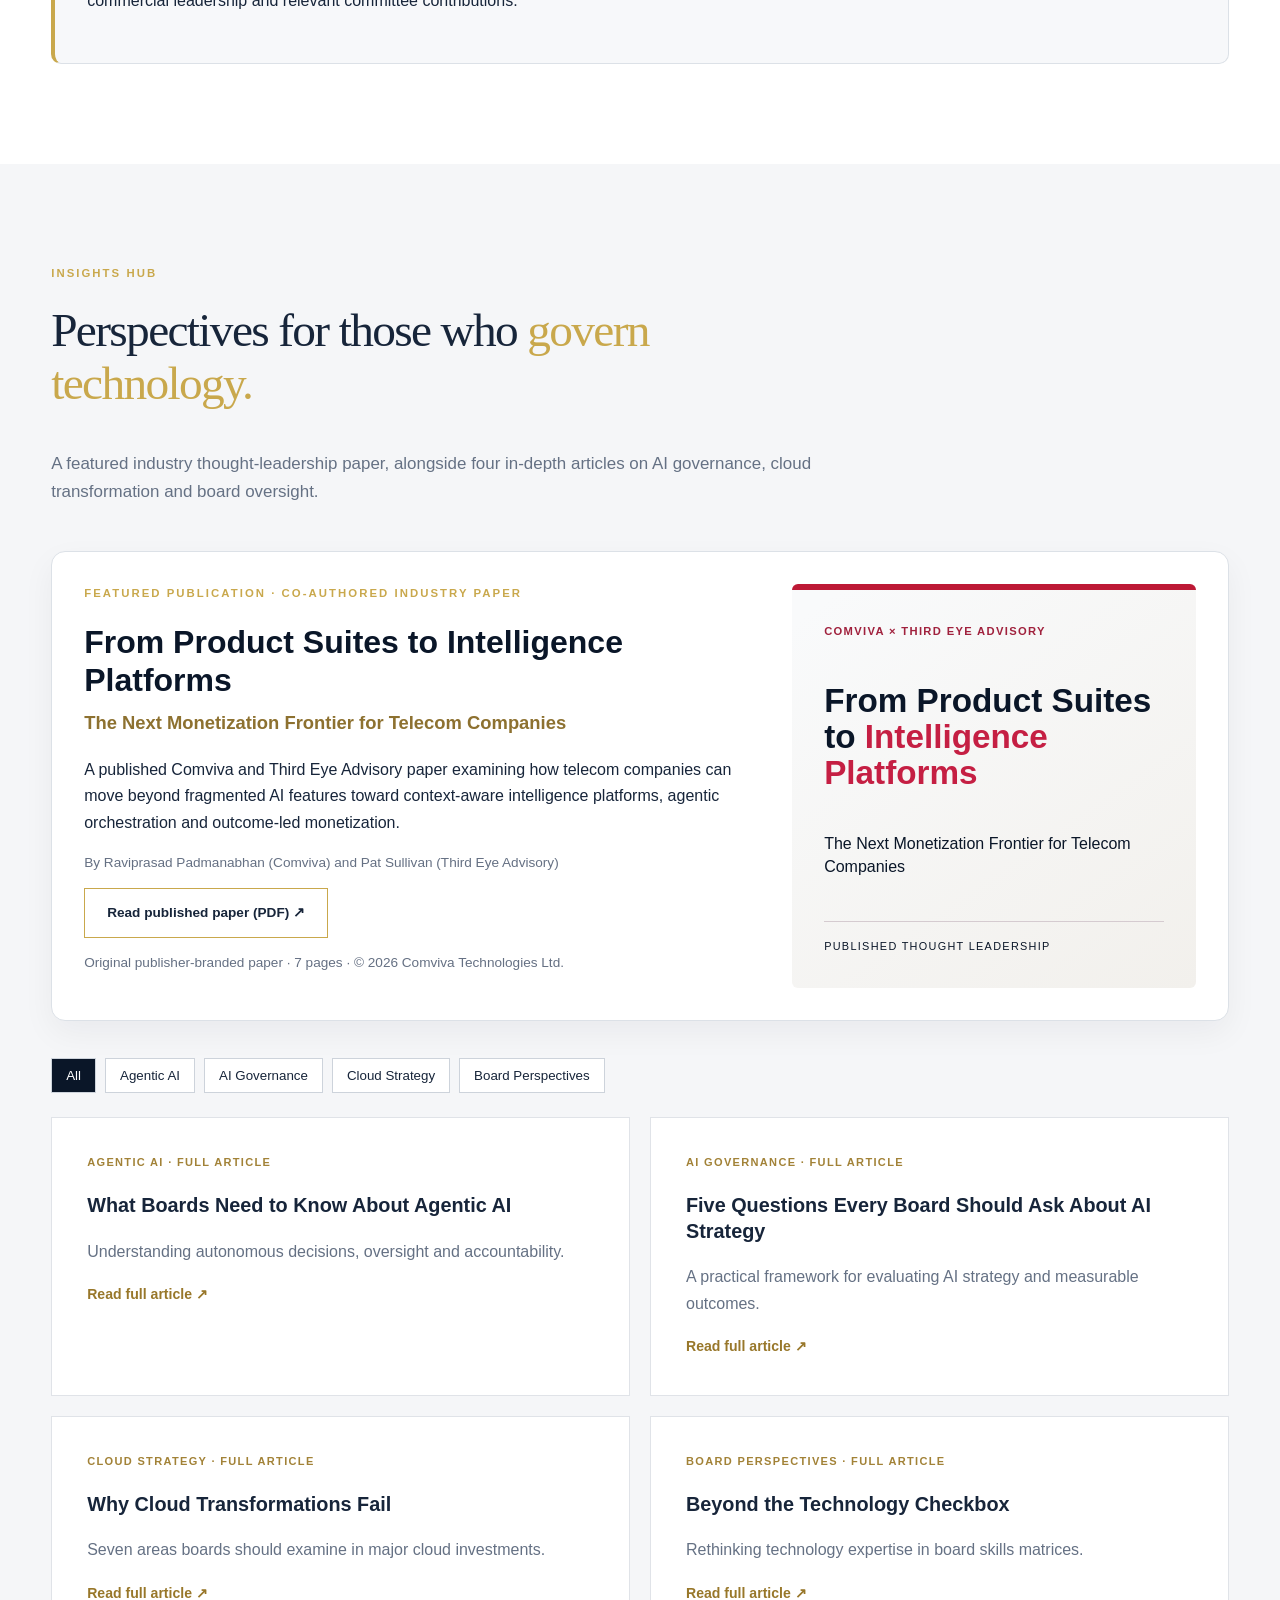
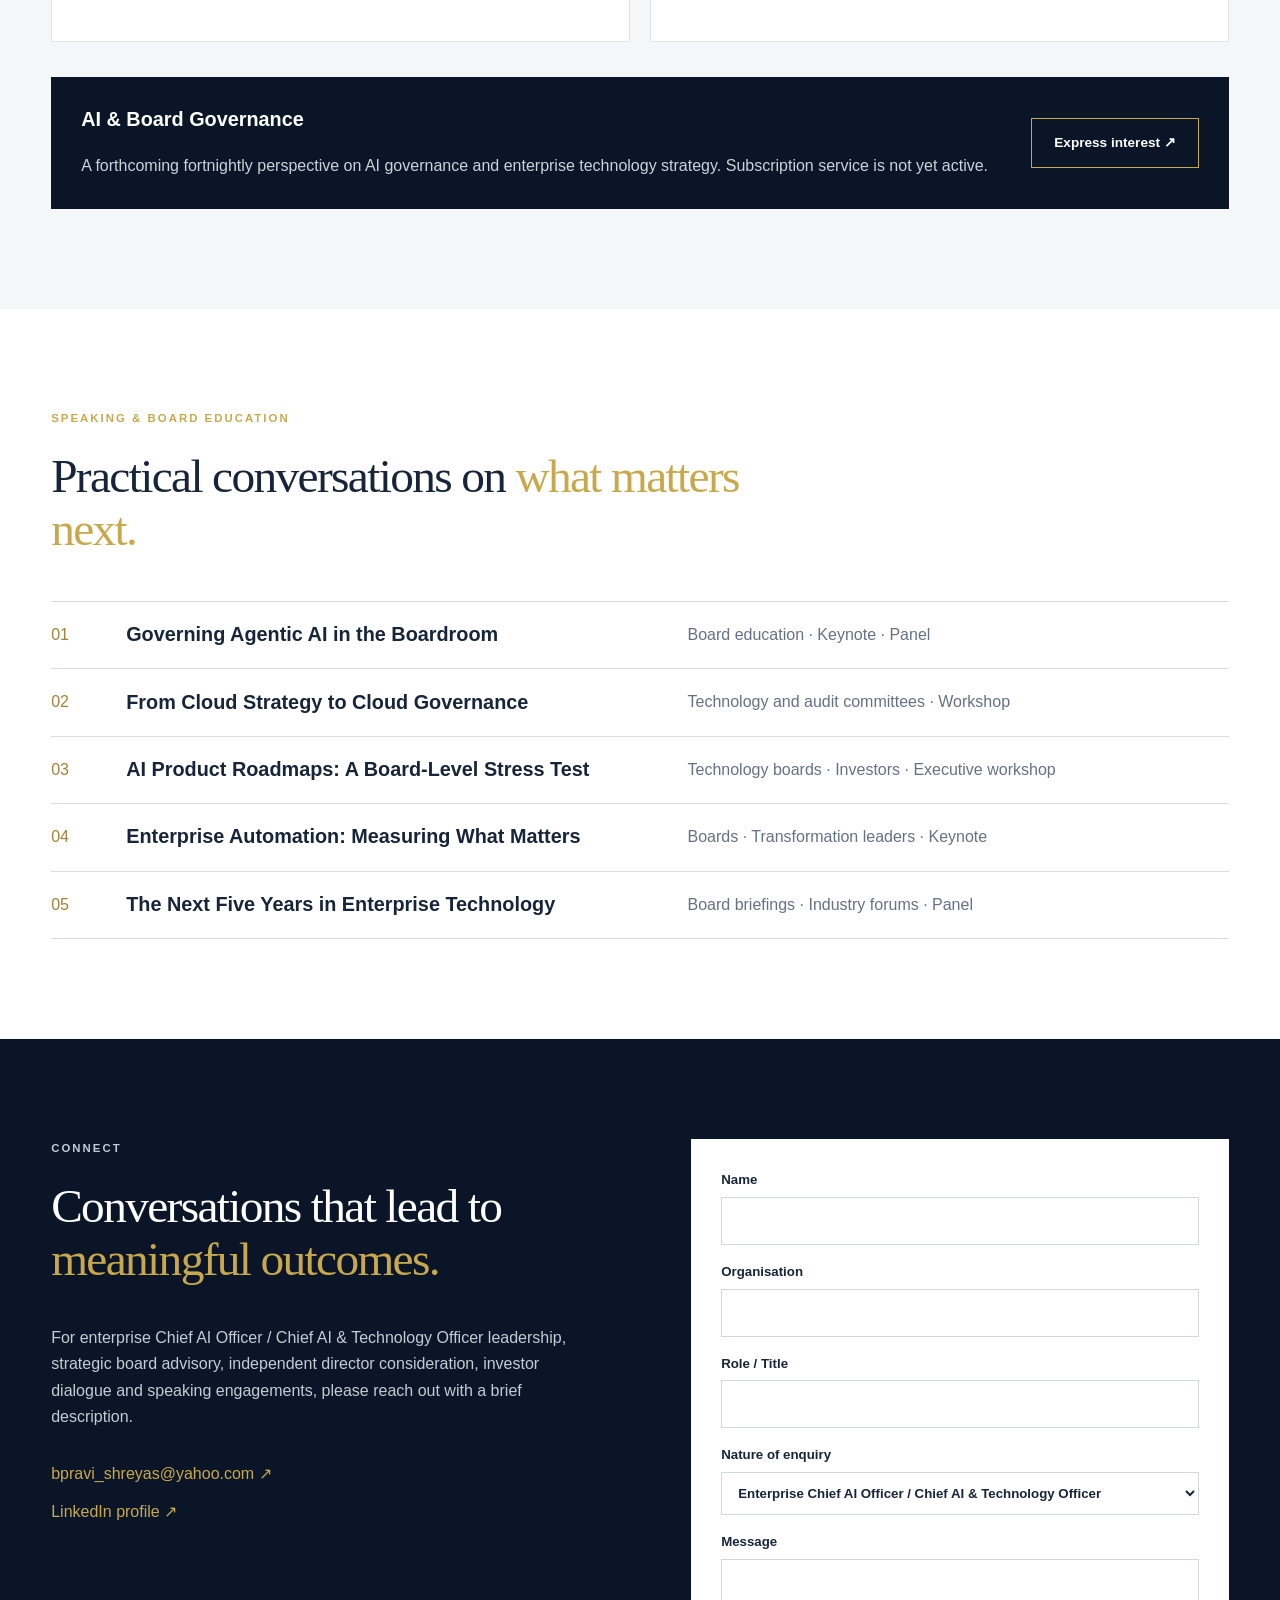
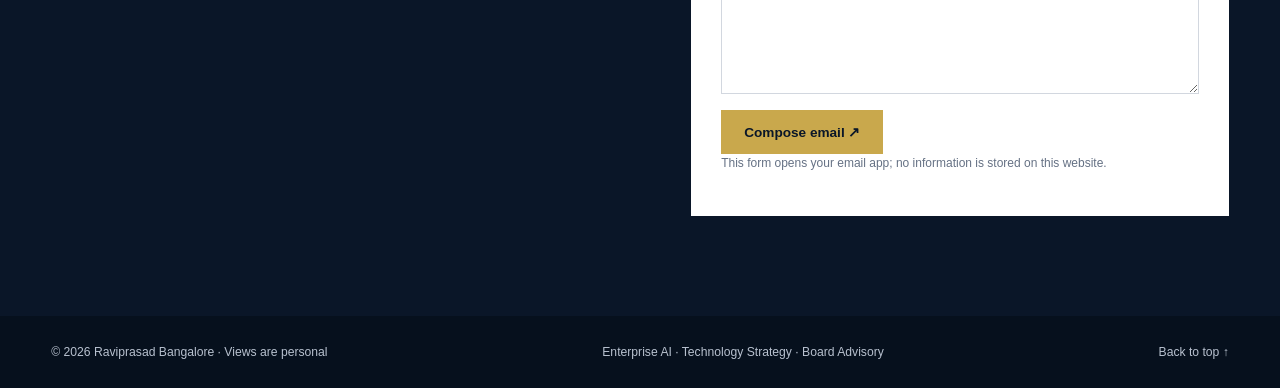
==== commit 6ca0d71b: "Update header branding in index.html" ====
--- a/index.html
+++ b/index.html
@@ -1,7 +1,7 @@
 <!DOCTYPE html>
 
 <html lang="en"><head><meta charset="utf-8"/><meta content="width=device-width,initial-scale=1" name="viewport"/><title>Raviprasad Bangalore | Enterprise Chief AI Officer &amp; Board Advisor</title><meta content="#0A1628" name="theme-color"/><meta content="index,follow" name="robots"/><meta content="Raviprasad Bangalore — enterprise AI and technology transformation leader. Chief AI Officer and Chief AI &amp; Technology Officer positioning, AI-native platforms, business value creation, and board advisory." name="description"/><link href="styles.css" rel="stylesheet"/><meta content="Raviprasad Bangalore | Enterprise AI Leadership &amp; Board Advisory" property="og:title"/><meta content="Enterprise AI strategy, AI-native product transformation, business value creation and board-level technology governance." property="og:description"/><meta content="website" property="og:type"/><meta content="https://raviprasadbangalore.com/" property="og:url"/></head><body>
-<header class="site-header"><a class="brand" href="#home">Raviprasad<span class="gold">.</span> BANGALORE <small>ENTERPRISE AI LEADERSHIP &amp; BOARD ADVISORY</small></a><button aria-expanded="false" aria-label="Toggle navigation" class="menu">☰</button><nav id="nav"><a href="#home">Home</a><a href="#about">Profile</a><a href="enterprise-ai.html">Enterprise AI Leadership</a><a href="#board">Board &amp; Advisory</a><a href="#insights">Insights</a><a href="#recognition">Recognition</a><a href="#speaking">Speaking</a><a class="nav-contact" href="#connect">Connect ↗</a></nav></header>
+<header class="site-header"><a class="brand" href="#home">Raviprasad<span class="gold">.</span> Raviprasad BANGALORE <small>ENTERPRISE AI LEADERSHIP &amp; BOARD ADVISORY</small></a><button aria-expanded="false" aria-label="Toggle navigation" class="menu">☰</button><nav id="nav"><a href="#home">Home</a><a href="#about">Profile</a><a href="enterprise-ai.html">Enterprise AI Leadership</a><a href="#board">Board &amp; Advisory</a><a href="#insights">Insights</a><a href="#recognition">Recognition</a><a href="#speaking">Speaking</a><a class="nav-contact" href="#connect">Connect ↗</a></nav></header>
 <main><section class="hero" id="home"><div class="hero-content"><p class="eyebrow">ENTERPRISE AI LEADERSHIP · TECHNOLOGY VALUE CREATION · BOARD ADVISORY</p><h1>Building AI-native enterprises. <em>Governing technology for sustainable value.</em></h1><p class="hero-copy">Nearly three decades translating technology innovation into business outcomes — from leading a $125M technology portfolio and global engineering organisations to shaping Agentic AI platforms, enterprise transformation and responsible AI governance.</p><div class="actions"><a class="btn primary" href="enterprise-ai.html">Explore Enterprise AI Leadership ↗</a><a class="btn secondary" href="#board">Board &amp; Advisory ↗</a><a class="btn secondary" href="#connect">Connect ↗</a></div><div class="recognition">✦ AI &amp; Cloud Trailblazers recognition · ET Edge AI Summit &amp; Awards 2026 · <a href="#recognition">View ceremony ↗</a></div></div><div class="hero-aside"><img alt="Raviprasad Bangalore — executive portrait" class="executive-photo" decoding="async" height="532" loading="eager" src="images/raviprasad-profile.jpg" width="413"/><div class="aside-label">AI PLATFORM BUILDER<br/>ENTERPRISE &amp; BOARD PERSPECTIVE</div><p>AI strategy, product transformation, global engineering leadership and accountable technology investment — informed by hands-on execution.</p></div></section>
 <section aria-label="Career metrics" class="metrics"><div><strong>~30</strong><span>Years in technology</span></div><div><strong>$125M</strong><span>Technology portfolio led</span></div><div><strong>800+</strong><span>Global professionals led</span></div><div><strong>5</strong><span>Industries served</span></div></section>
 <section class="section" id="value"><div class="section-heading"><p class="eyebrow">HOW I CONTRIBUTE</p><h2>Technology depth. <em>Enterprise value.</em></h2><p>Two complementary leadership pathways, grounded in the same experience of building and scaling enterprise technology businesses.</p></div><div class="cards three"><article class="card"><span class="card-index">01 / EXECUTIVE LEADERSHIP</span><h3>Enterprise Chief AI Officer</h3><p>Leading AI strategy, AI-native product transformation, engineering adoption, platform investment, commercial value and enterprise-wide governance.</p><a href="enterprise-ai.html">Explore AI leadership ↗</a></article><article class="card"><span class="card-index">02 / BOARD OVERSIGHT</span><h3>Board &amp; Strategic Advisory</h3><p>Independent perspective on AI strategy, technology investment, cybersecurity and operational risk, SaaS economics and long-term enterprise value.</p><a href="#board">Explore board contribution ↗</a></article><article class="card"><span class="card-index">03 / THOUGHT LEADERSHIP</span><h3>AI &amp; Technology Perspectives</h3><p>Practitioner-led perspectives on agentic systems, enterprise transformation, AI governance and how leadership teams assess business outcomes.</p><a href="#insights">Read insights ↗</a></article></div></section>
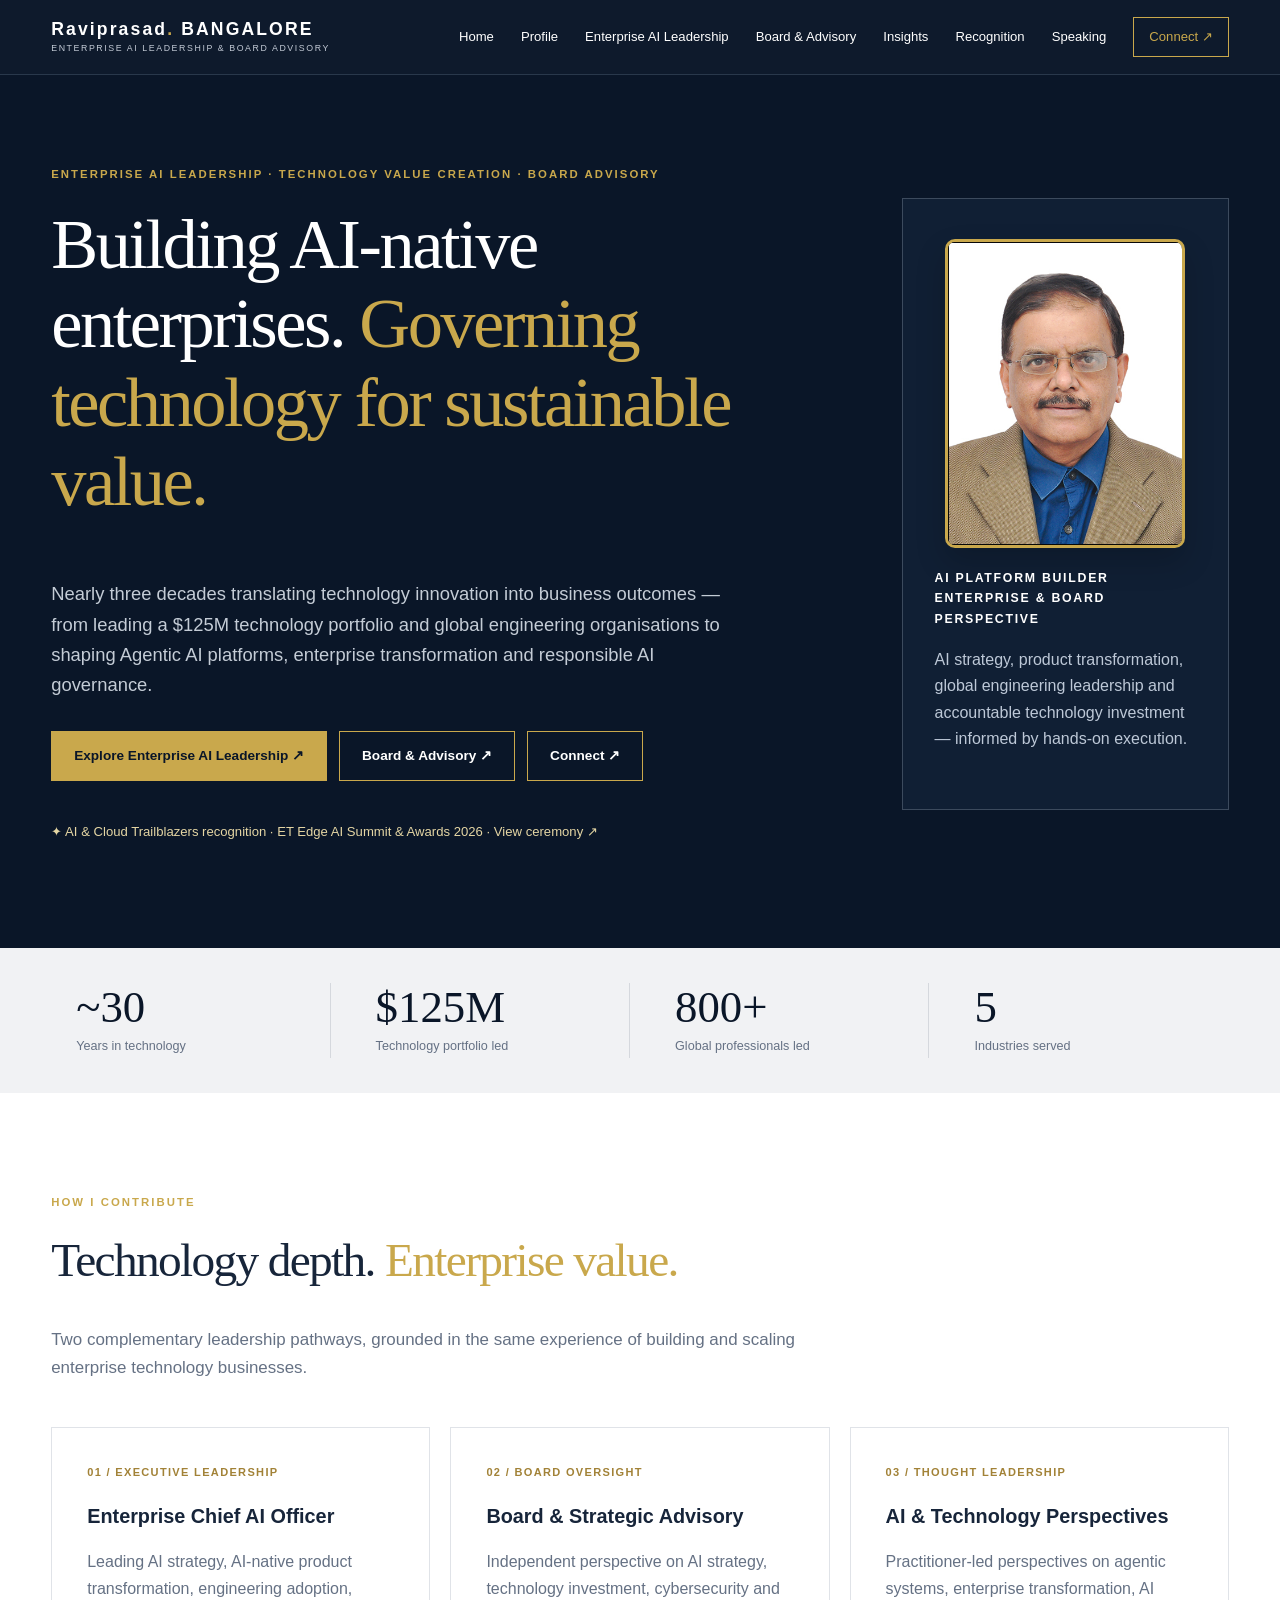
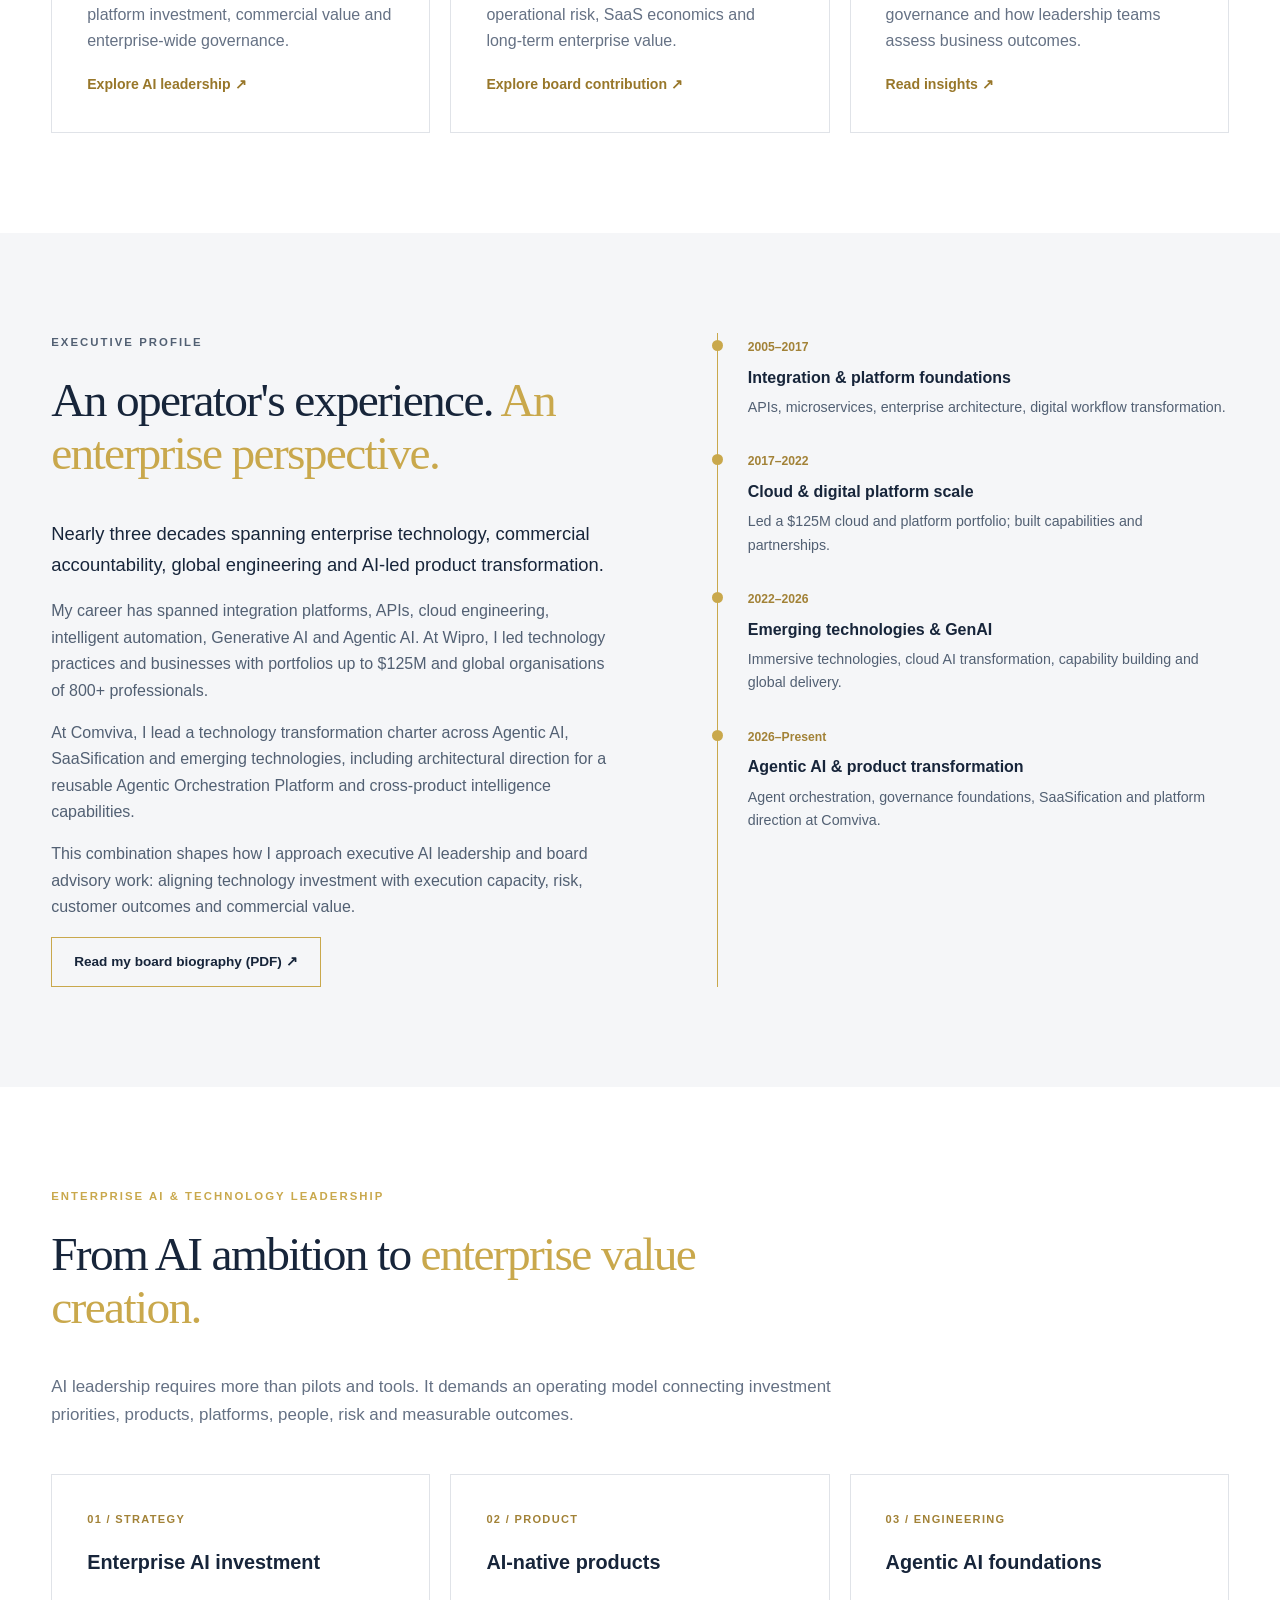
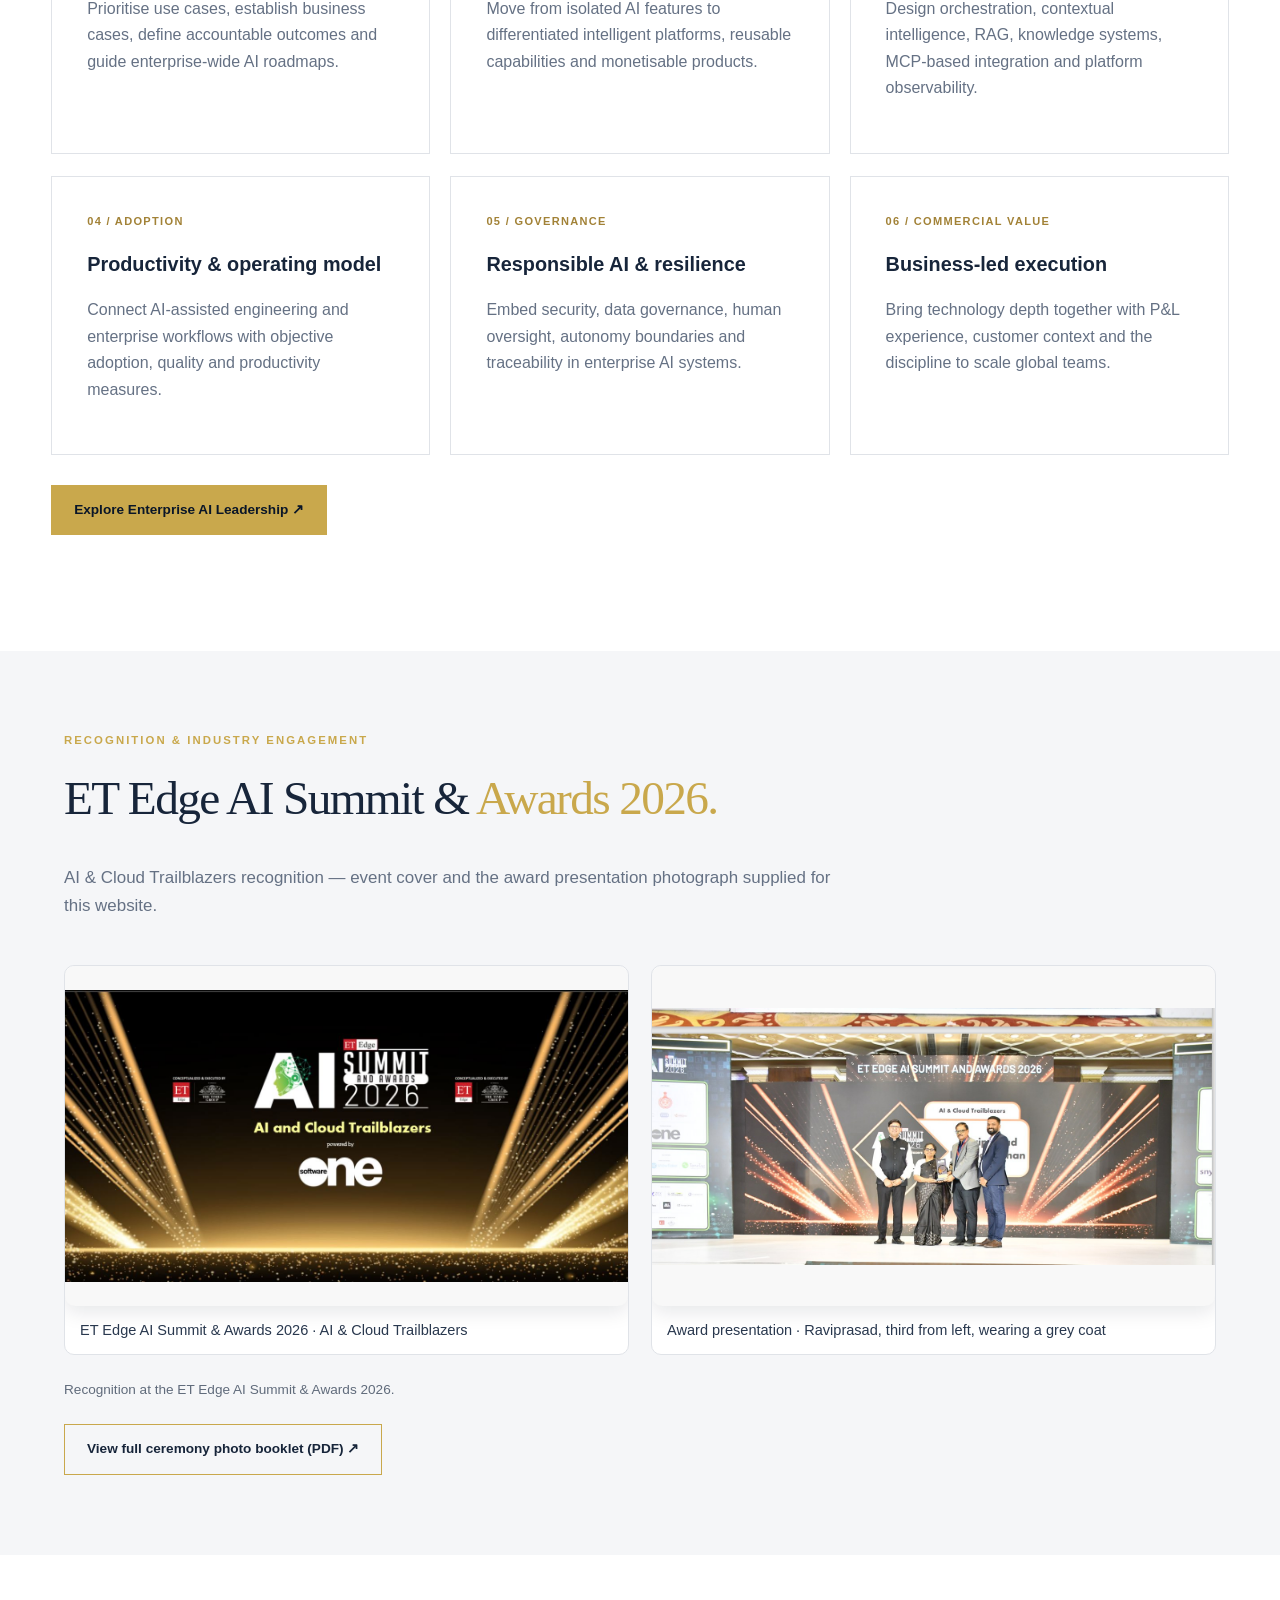
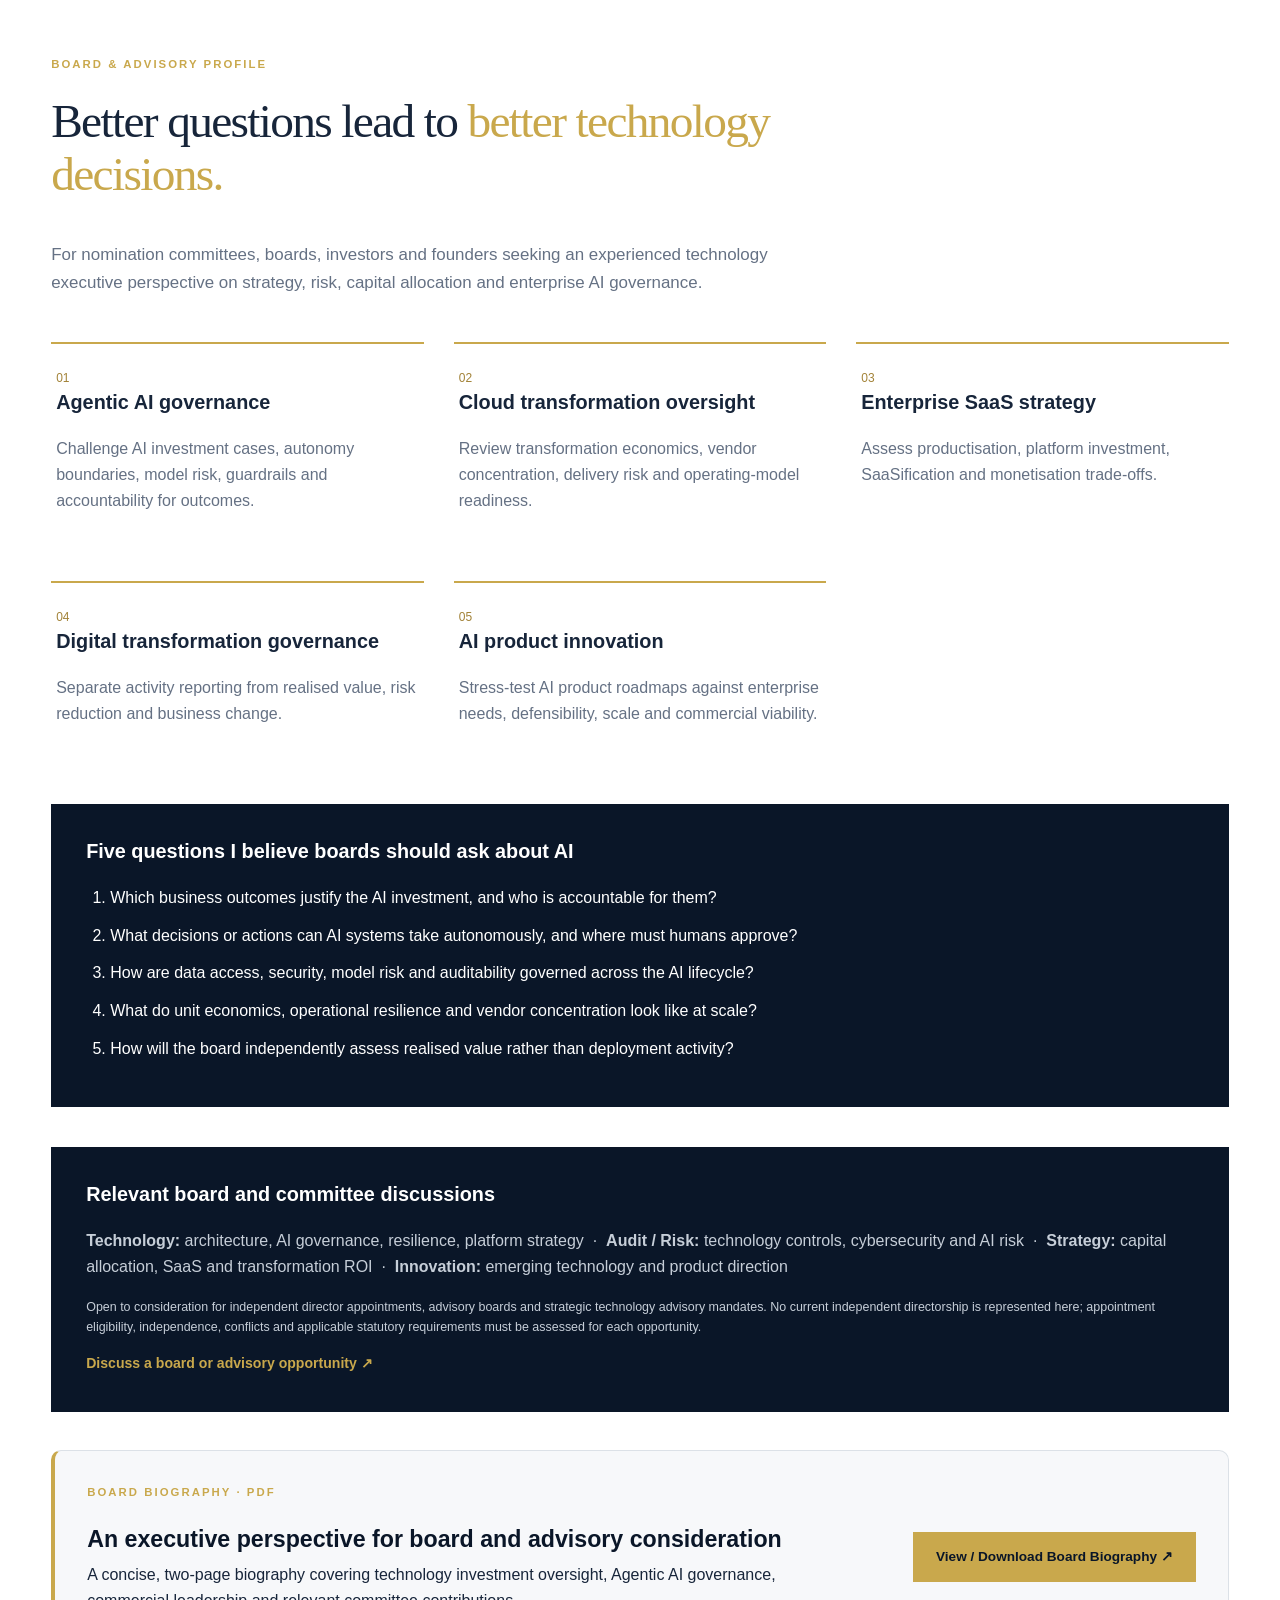
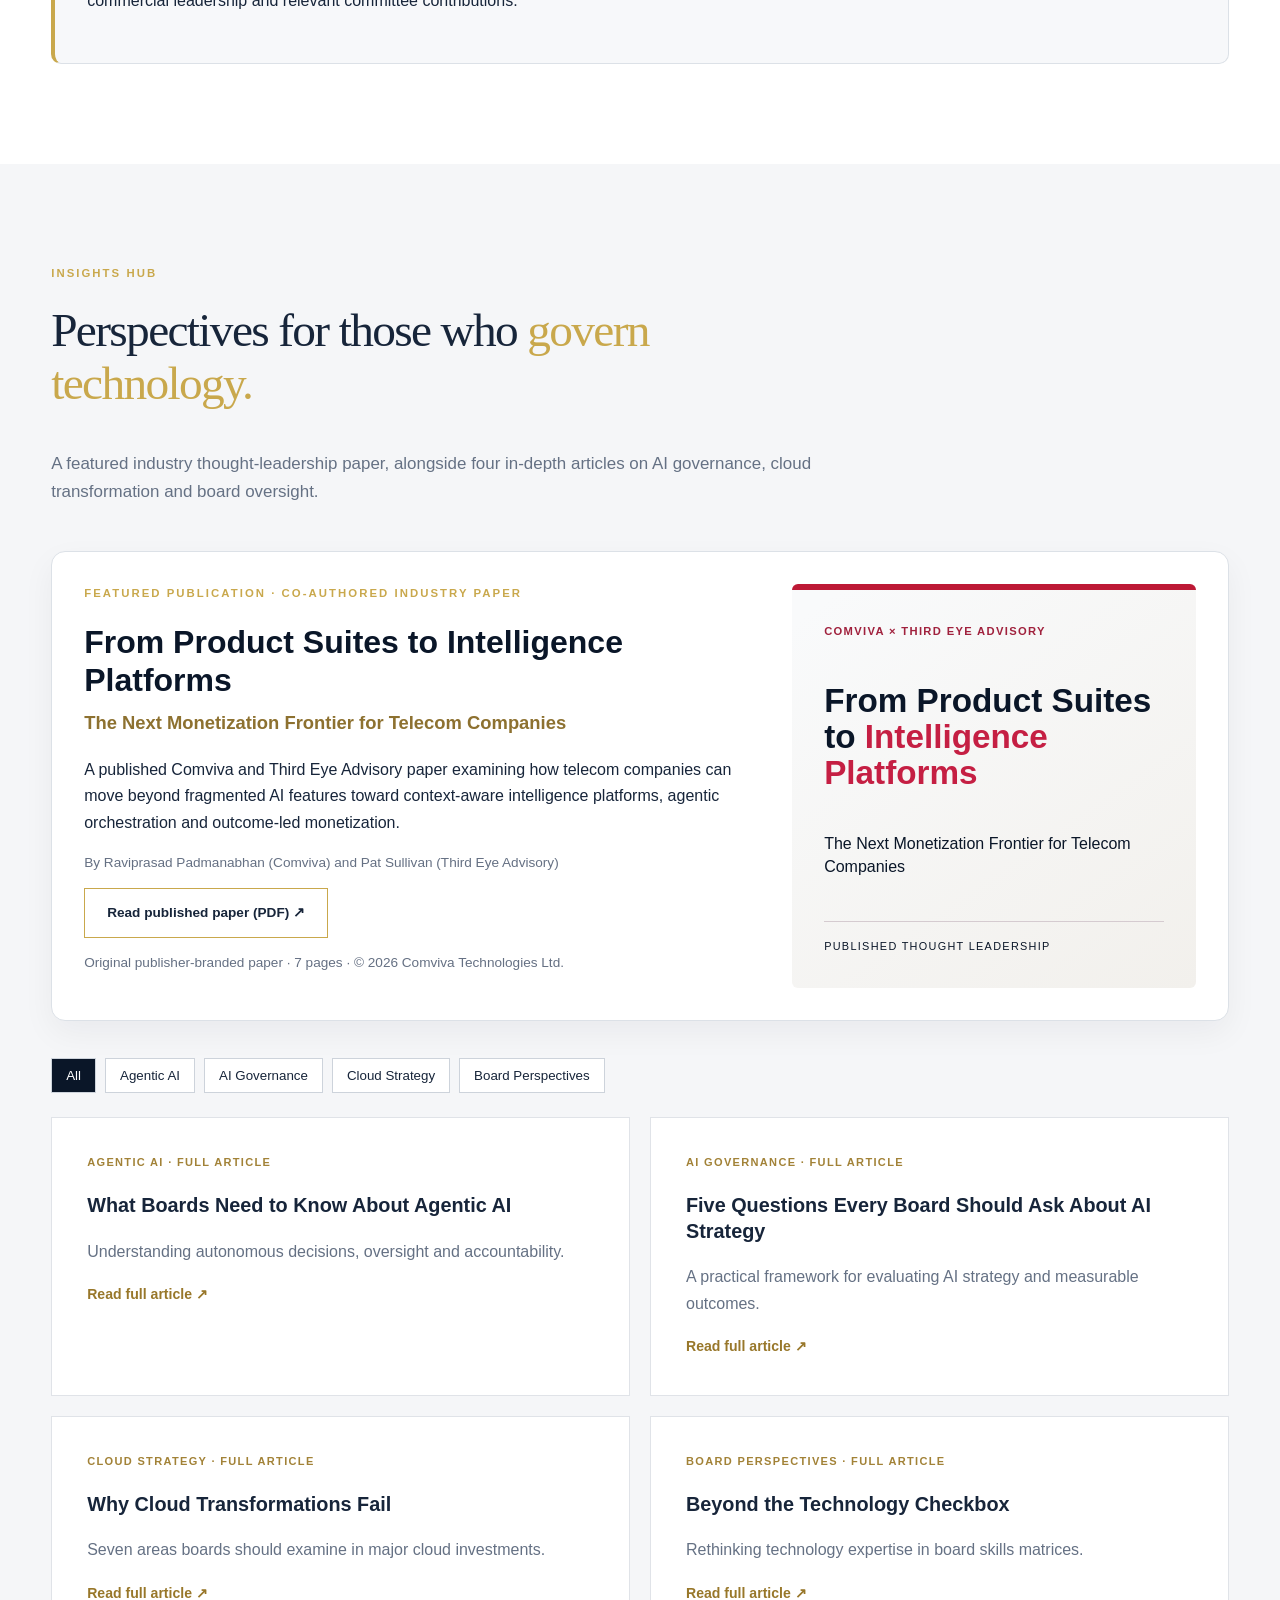
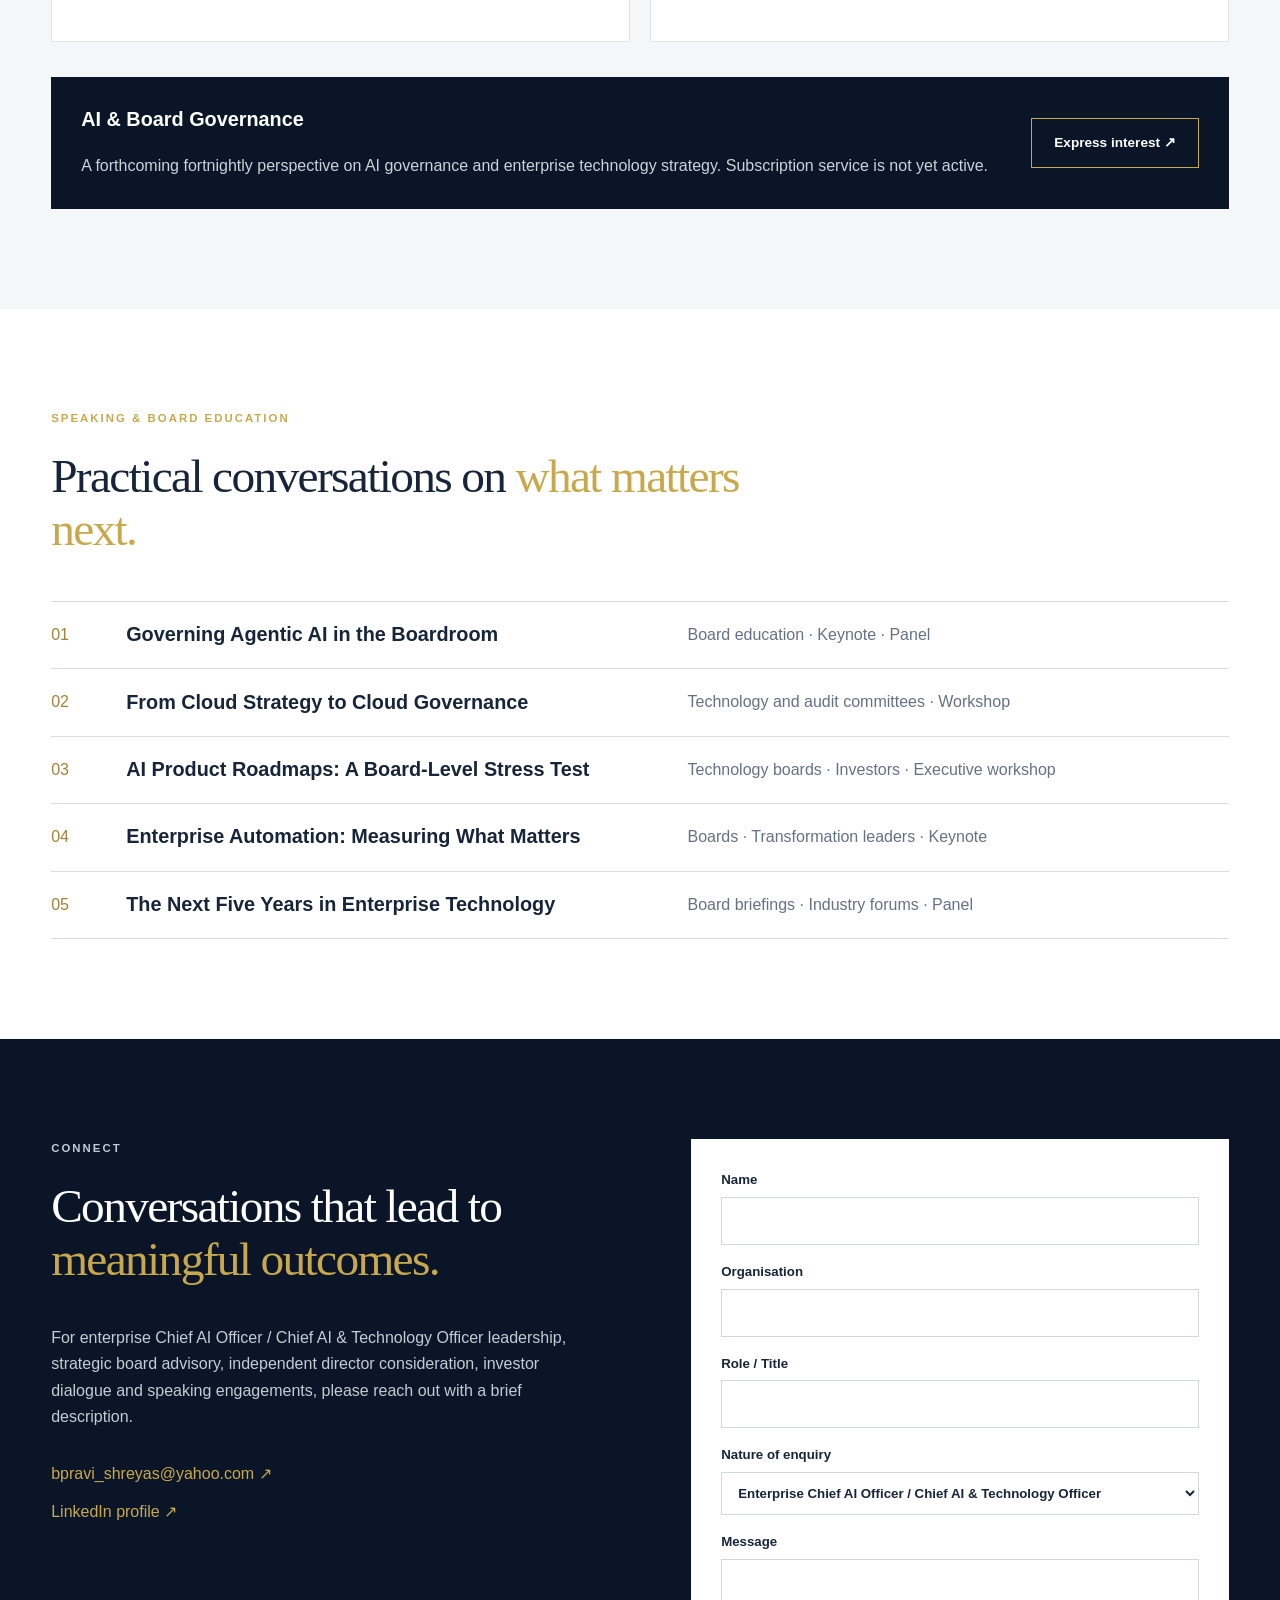
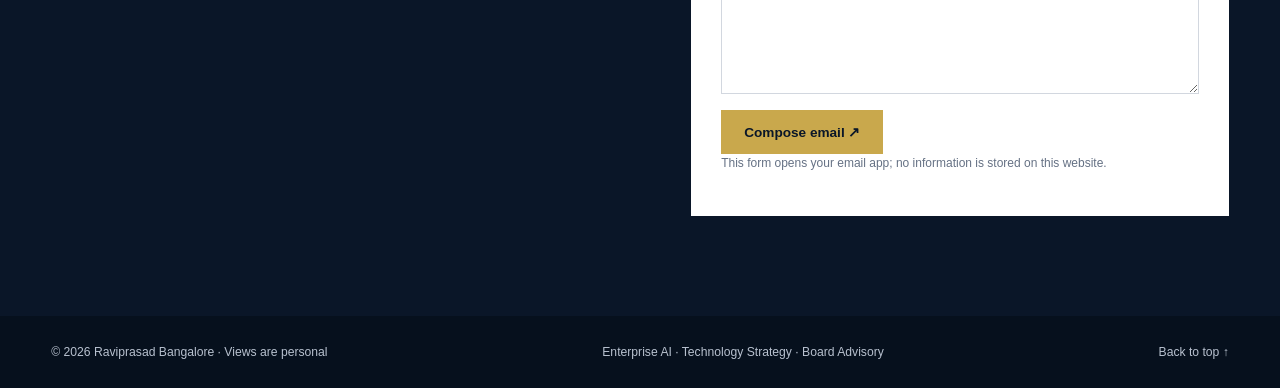
==== commit 0ee78abd: "Update header branding and navigation links" ====
--- a/index.html
+++ b/index.html
@@ -1,7 +1,7 @@
 <!DOCTYPE html>
 
 <html lang="en"><head><meta charset="utf-8"/><meta content="width=device-width,initial-scale=1" name="viewport"/><title>Raviprasad Bangalore | Enterprise Chief AI Officer &amp; Board Advisor</title><meta content="#0A1628" name="theme-color"/><meta content="index,follow" name="robots"/><meta content="Raviprasad Bangalore — enterprise AI and technology transformation leader. Chief AI Officer and Chief AI &amp; Technology Officer positioning, AI-native platforms, business value creation, and board advisory." name="description"/><link href="styles.css" rel="stylesheet"/><meta content="Raviprasad Bangalore | Enterprise AI Leadership &amp; Board Advisory" property="og:title"/><meta content="Enterprise AI strategy, AI-native product transformation, business value creation and board-level technology governance." property="og:description"/><meta content="website" property="og:type"/><meta content="https://raviprasadbangalore.com/" property="og:url"/></head><body>
-<header class="site-header"><a class="brand" href="#home">Raviprasad<span class="gold">.</span> Raviprasad BANGALORE <small>ENTERPRISE AI LEADERSHIP &amp; BOARD ADVISORY</small></a><button aria-expanded="false" aria-label="Toggle navigation" class="menu">☰</button><nav id="nav"><a href="#home">Home</a><a href="#about">Profile</a><a href="enterprise-ai.html">Enterprise AI Leadership</a><a href="#board">Board &amp; Advisory</a><a href="#insights">Insights</a><a href="#recognition">Recognition</a><a href="#speaking">Speaking</a><a class="nav-contact" href="#connect">Connect ↗</a></nav></header>
+<header class="site-header"><a class="brand" href="#home">Raviprasad<span class="gold">.</span> BANGALORE <small>ENTERPRISE AI LEADERSHIP &amp; BOARD ADVISORY</small></a><button aria-expanded="false" aria-label="Toggle navigation" class="menu">☰</button><nav id="nav"><a href="#home">Home</a><a href="#about">Profile</a><a href="enterprise-ai.html">Enterprise AI Leadership</a><a href="#board">Board &amp; Advisory</a><a href="#insights">Insights</a><a href="#recognition">Recognition</a><a href="#speaking">Speaking</a><a class="nav-contact" href="#connect">Connect ↗</a></nav></header>
 <main><section class="hero" id="home"><div class="hero-content"><p class="eyebrow">ENTERPRISE AI LEADERSHIP · TECHNOLOGY VALUE CREATION · BOARD ADVISORY</p><h1>Building AI-native enterprises. <em>Governing technology for sustainable value.</em></h1><p class="hero-copy">Nearly three decades translating technology innovation into business outcomes — from leading a $125M technology portfolio and global engineering organisations to shaping Agentic AI platforms, enterprise transformation and responsible AI governance.</p><div class="actions"><a class="btn primary" href="enterprise-ai.html">Explore Enterprise AI Leadership ↗</a><a class="btn secondary" href="#board">Board &amp; Advisory ↗</a><a class="btn secondary" href="#connect">Connect ↗</a></div><div class="recognition">✦ AI &amp; Cloud Trailblazers recognition · ET Edge AI Summit &amp; Awards 2026 · <a href="#recognition">View ceremony ↗</a></div></div><div class="hero-aside"><img alt="Raviprasad Bangalore — executive portrait" class="executive-photo" decoding="async" height="532" loading="eager" src="images/raviprasad-profile.jpg" width="413"/><div class="aside-label">AI PLATFORM BUILDER<br/>ENTERPRISE &amp; BOARD PERSPECTIVE</div><p>AI strategy, product transformation, global engineering leadership and accountable technology investment — informed by hands-on execution.</p></div></section>
 <section aria-label="Career metrics" class="metrics"><div><strong>~30</strong><span>Years in technology</span></div><div><strong>$125M</strong><span>Technology portfolio led</span></div><div><strong>800+</strong><span>Global professionals led</span></div><div><strong>5</strong><span>Industries served</span></div></section>
 <section class="section" id="value"><div class="section-heading"><p class="eyebrow">HOW I CONTRIBUTE</p><h2>Technology depth. <em>Enterprise value.</em></h2><p>Two complementary leadership pathways, grounded in the same experience of building and scaling enterprise technology businesses.</p></div><div class="cards three"><article class="card"><span class="card-index">01 / EXECUTIVE LEADERSHIP</span><h3>Enterprise Chief AI Officer</h3><p>Leading AI strategy, AI-native product transformation, engineering adoption, platform investment, commercial value and enterprise-wide governance.</p><a href="enterprise-ai.html">Explore AI leadership ↗</a></article><article class="card"><span class="card-index">02 / BOARD OVERSIGHT</span><h3>Board &amp; Strategic Advisory</h3><p>Independent perspective on AI strategy, technology investment, cybersecurity and operational risk, SaaS economics and long-term enterprise value.</p><a href="#board">Explore board contribution ↗</a></article><article class="card"><span class="card-index">03 / THOUGHT LEADERSHIP</span><h3>AI &amp; Technology Perspectives</h3><p>Practitioner-led perspectives on agentic systems, enterprise transformation, AI governance and how leadership teams assess business outcomes.</p><a href="#insights">Read insights ↗</a></article></div></section>
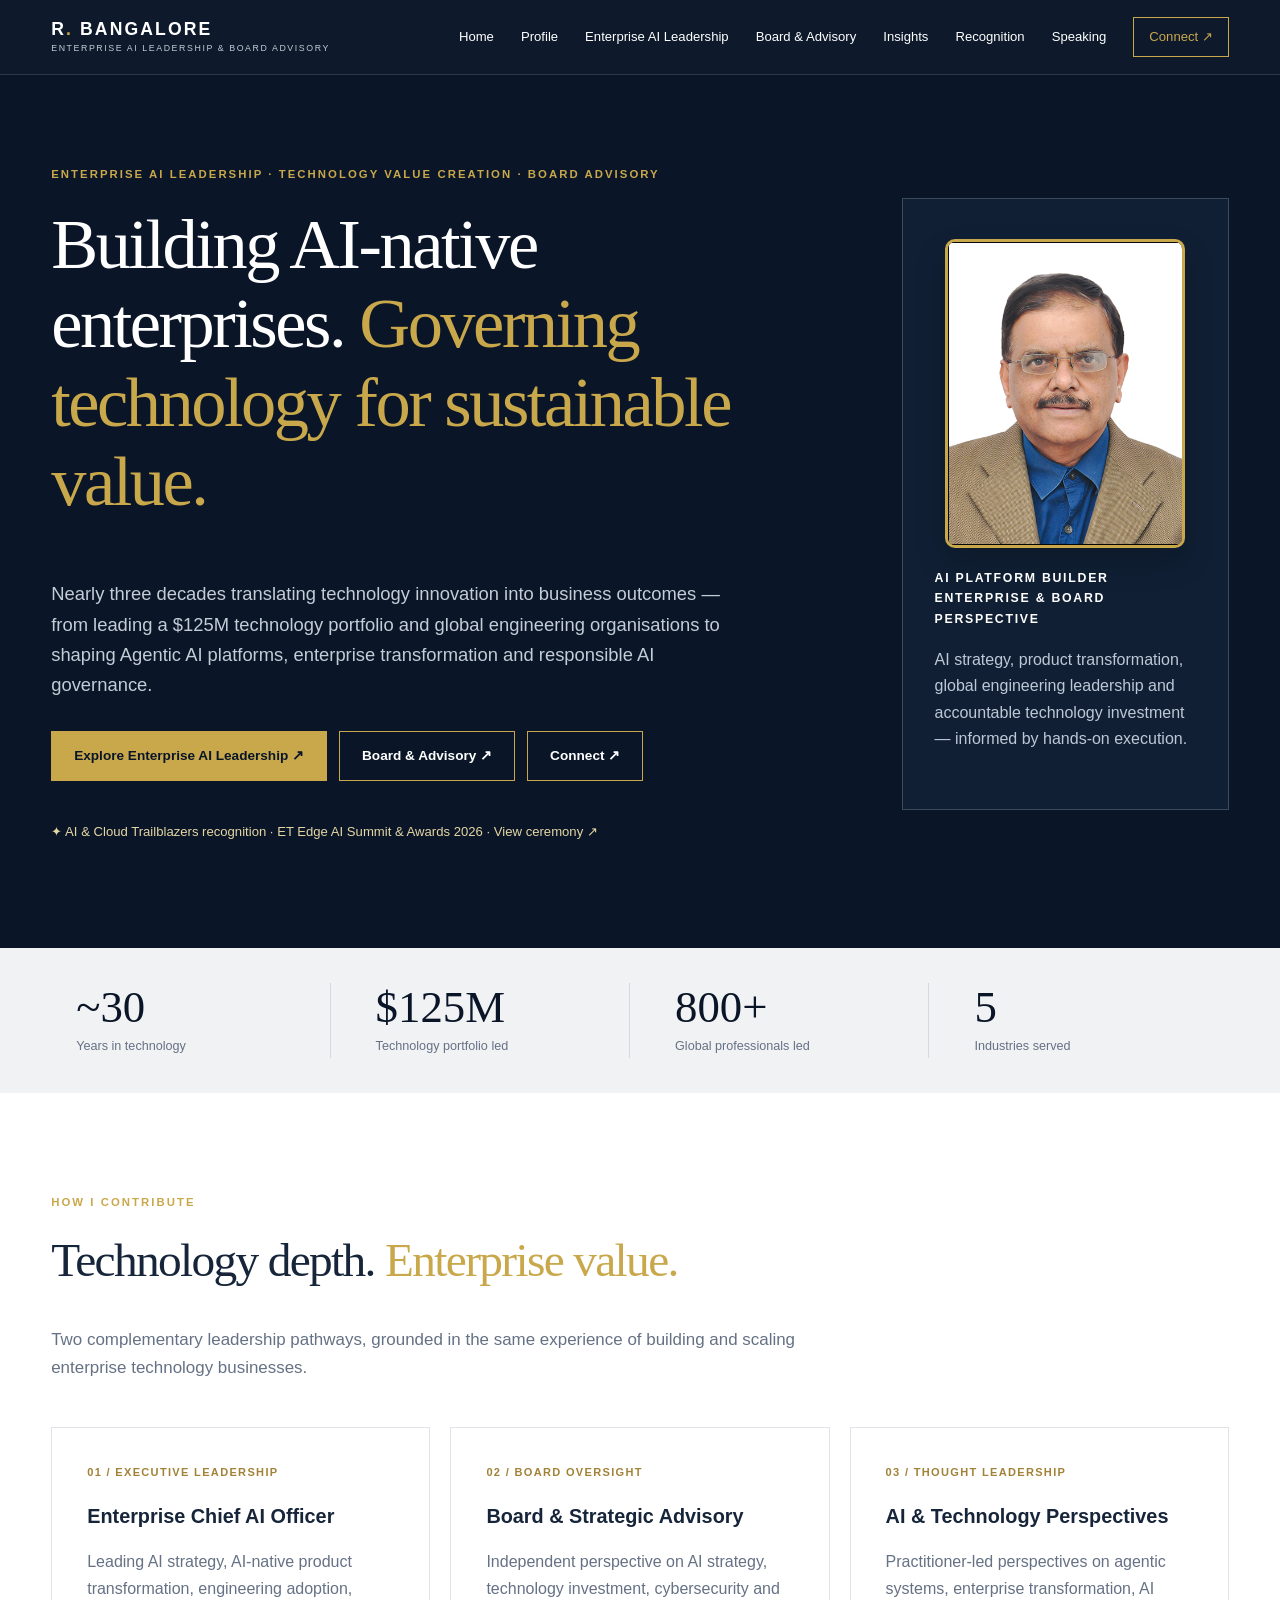
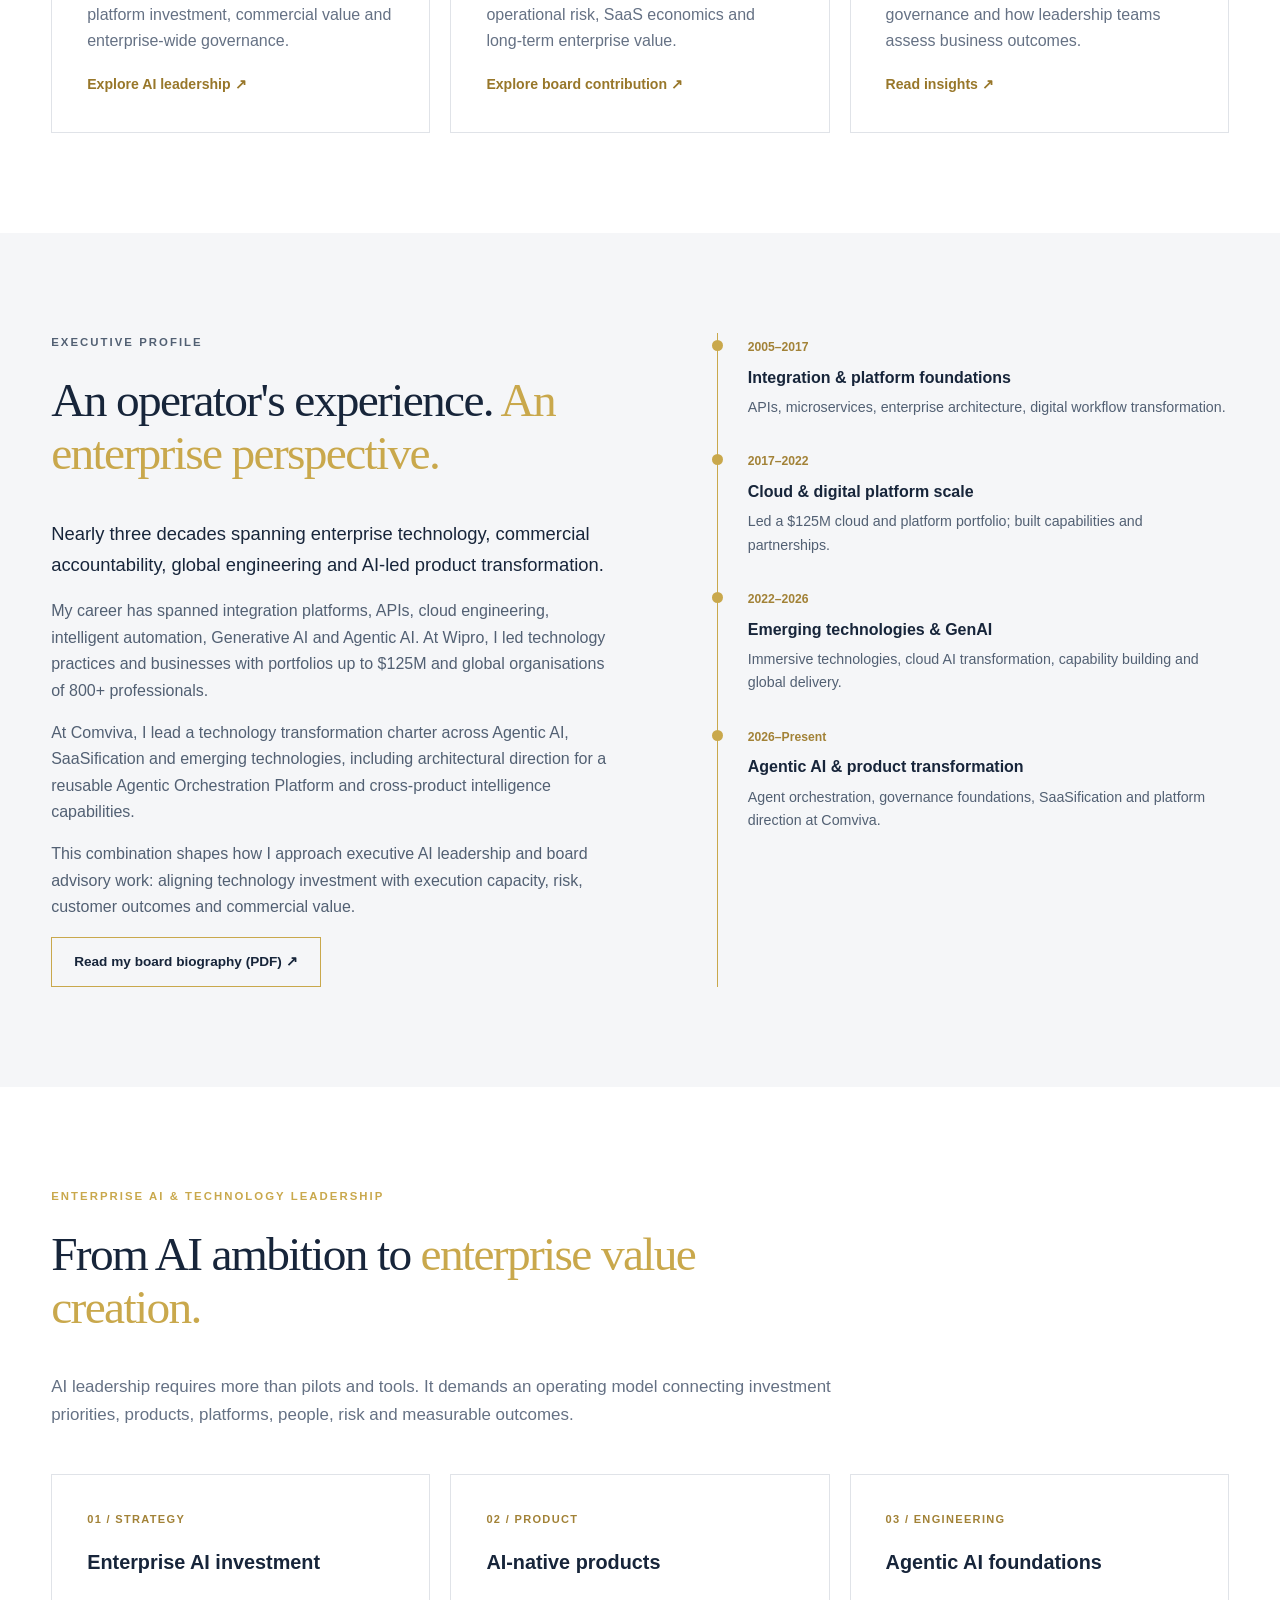
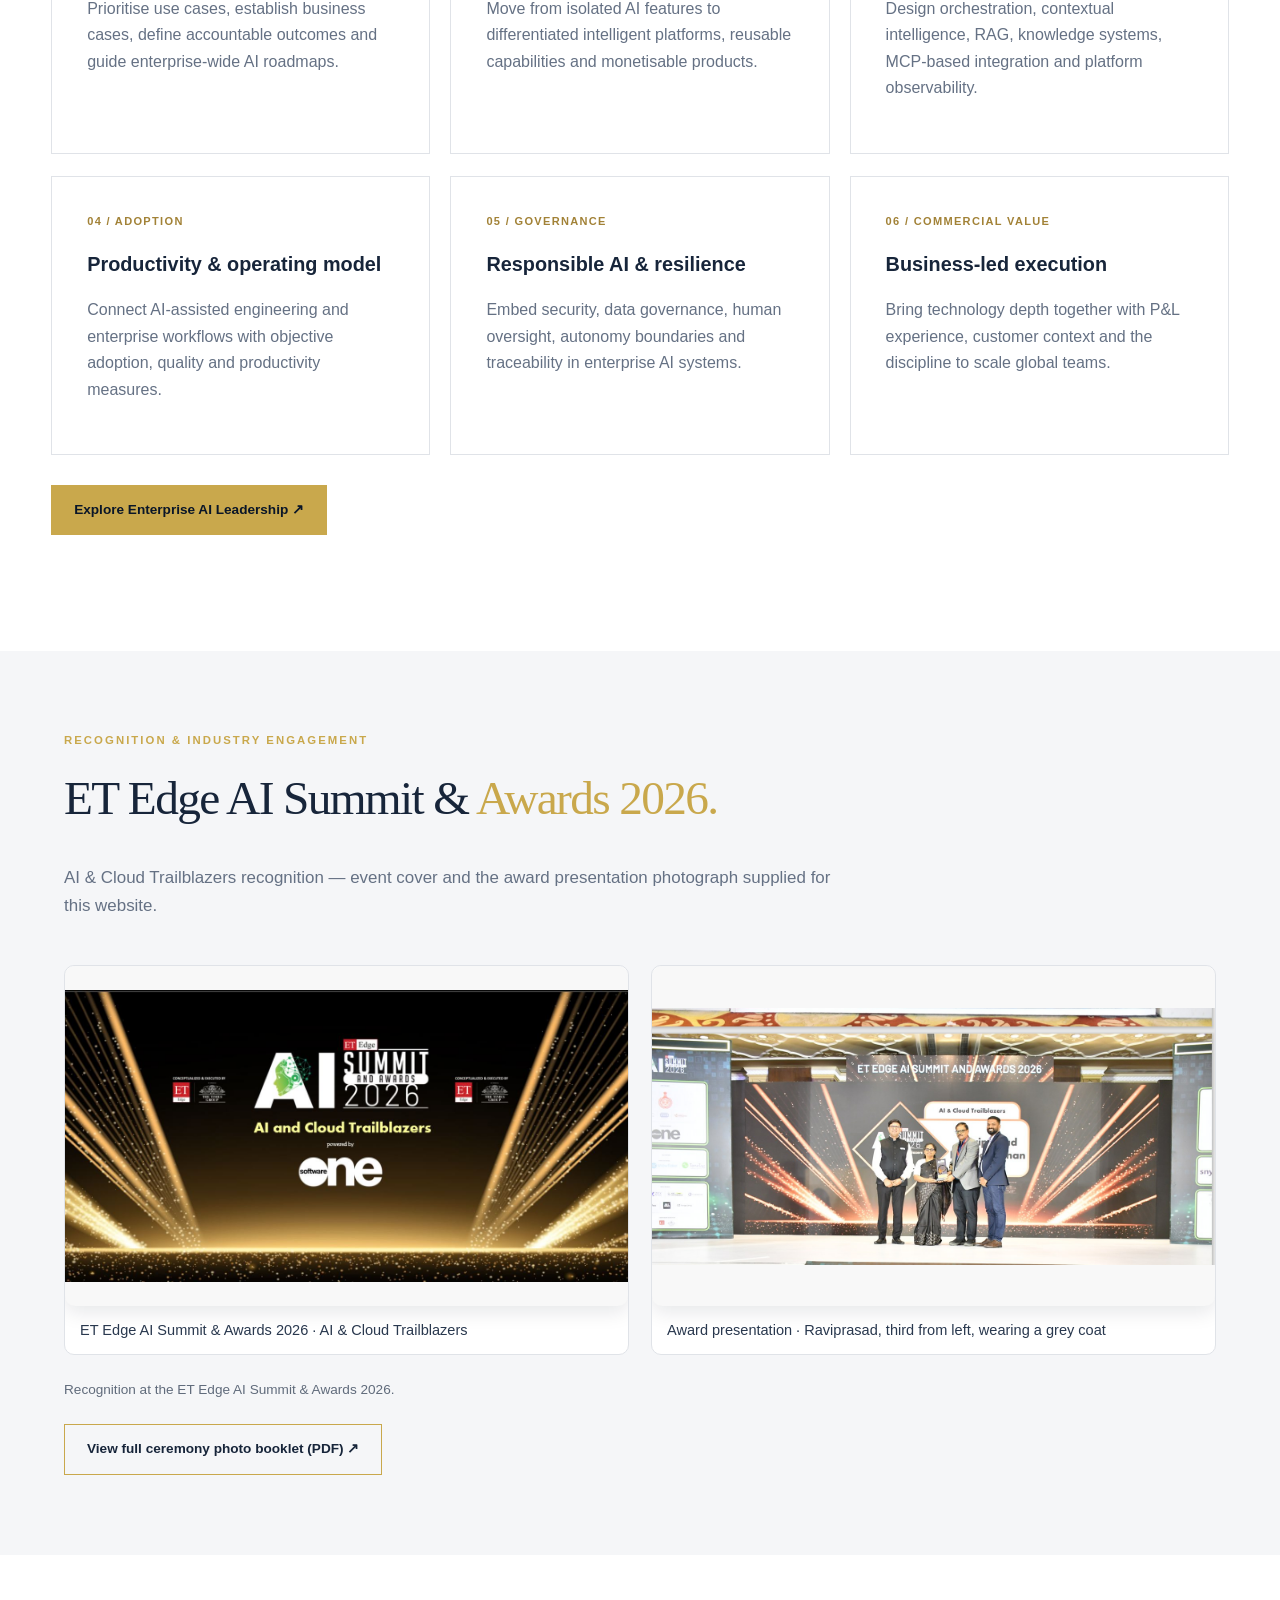
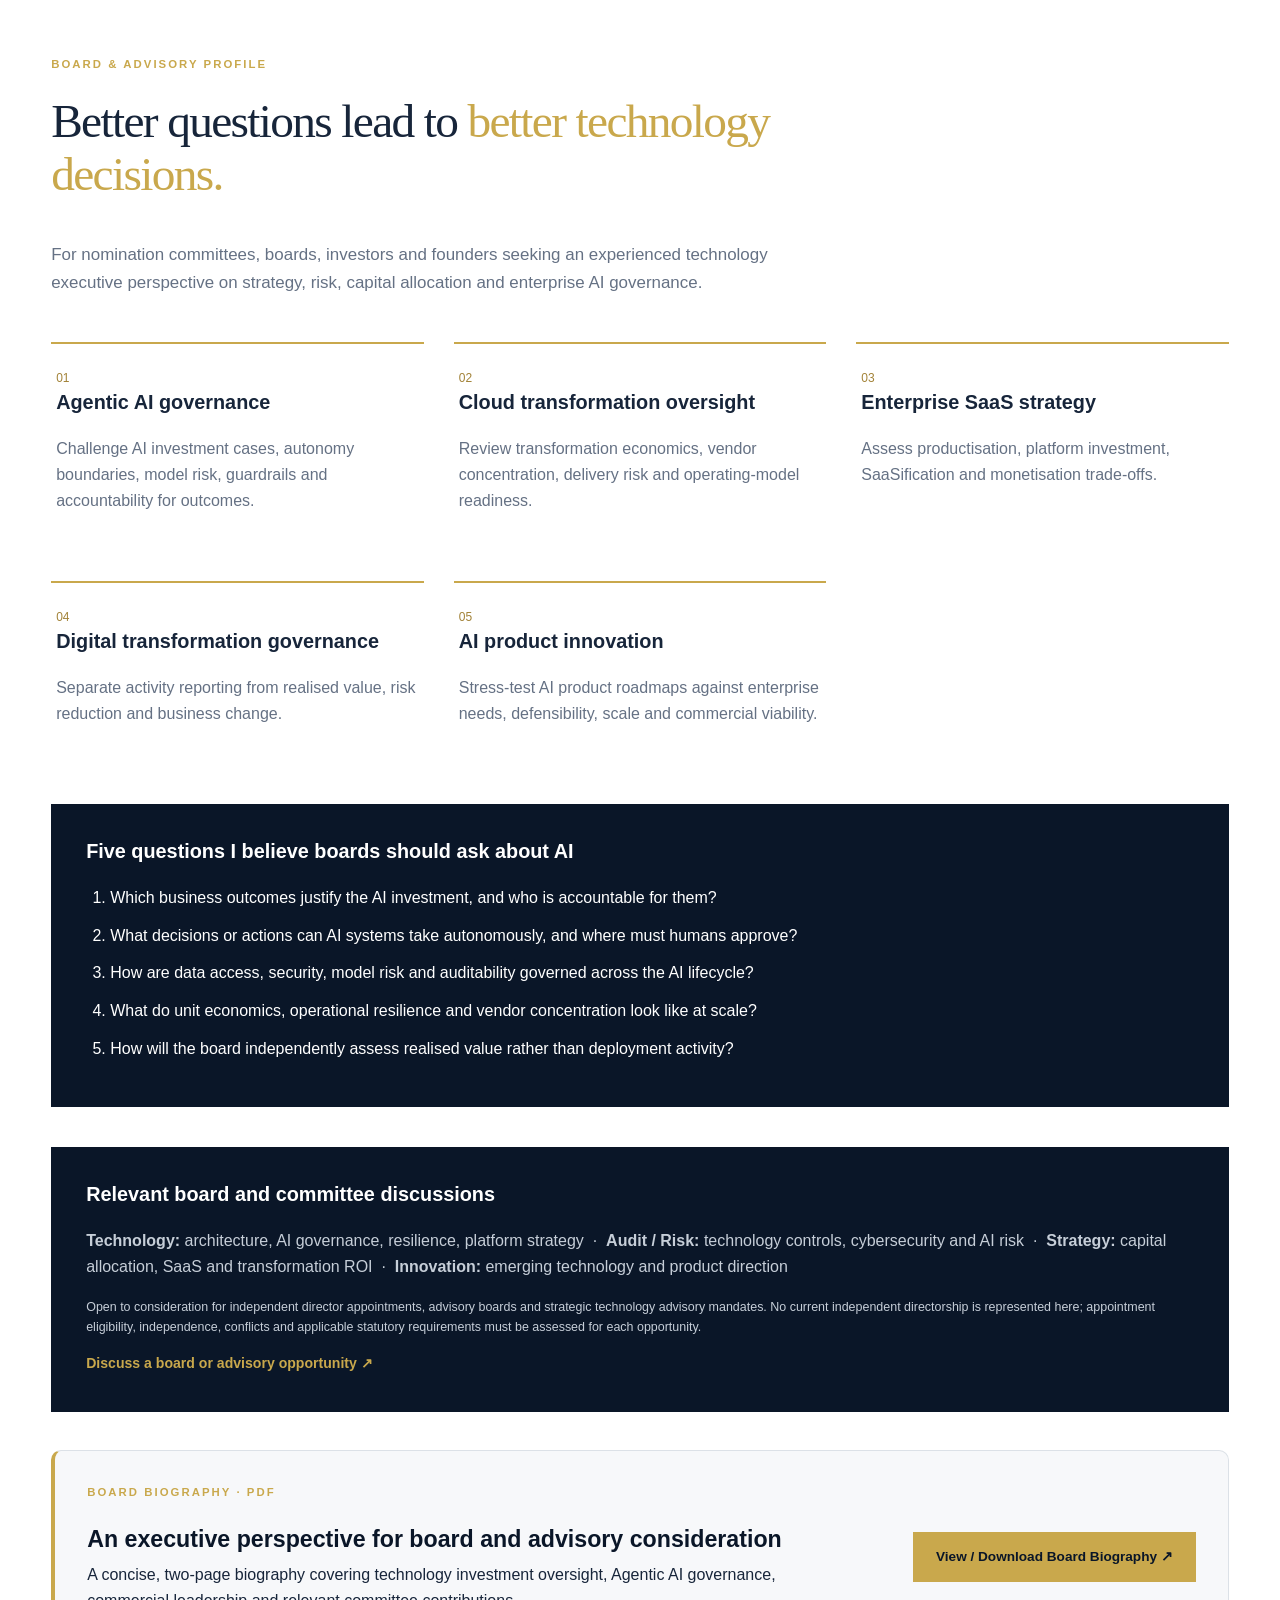
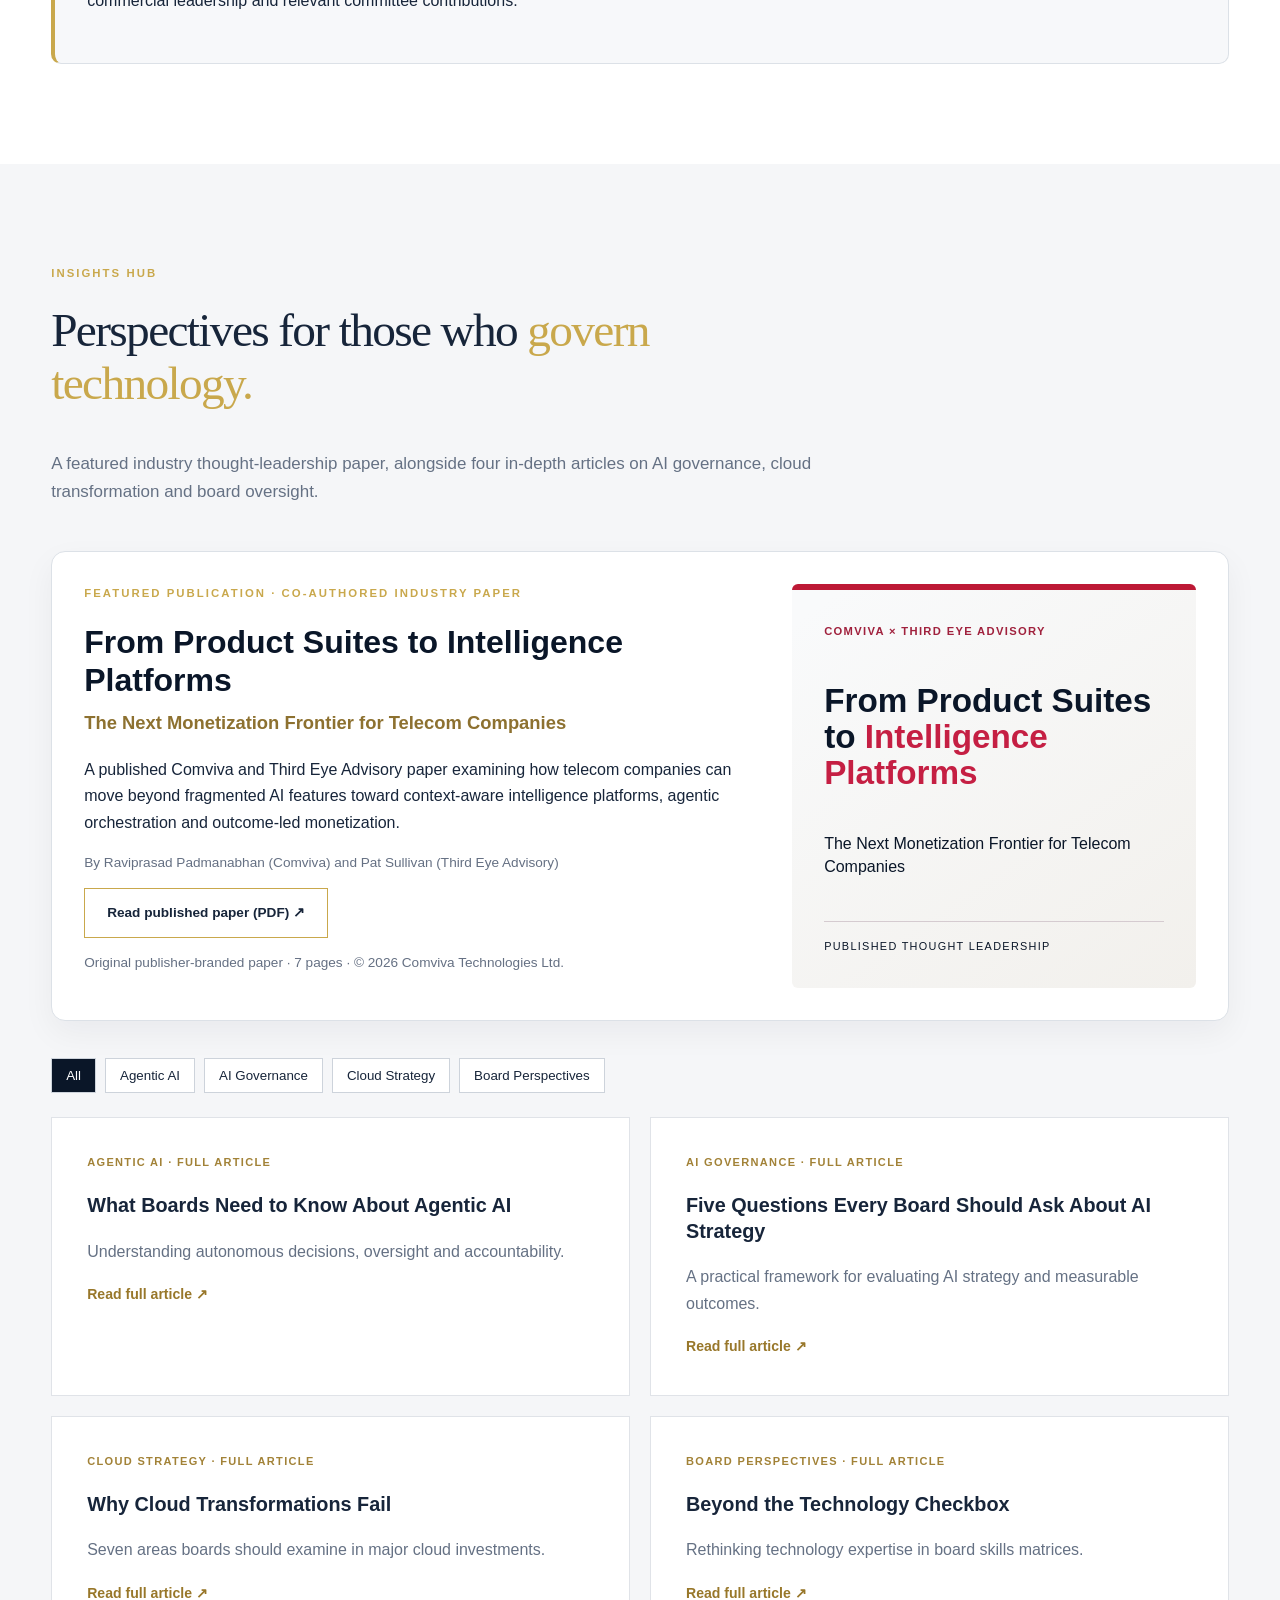
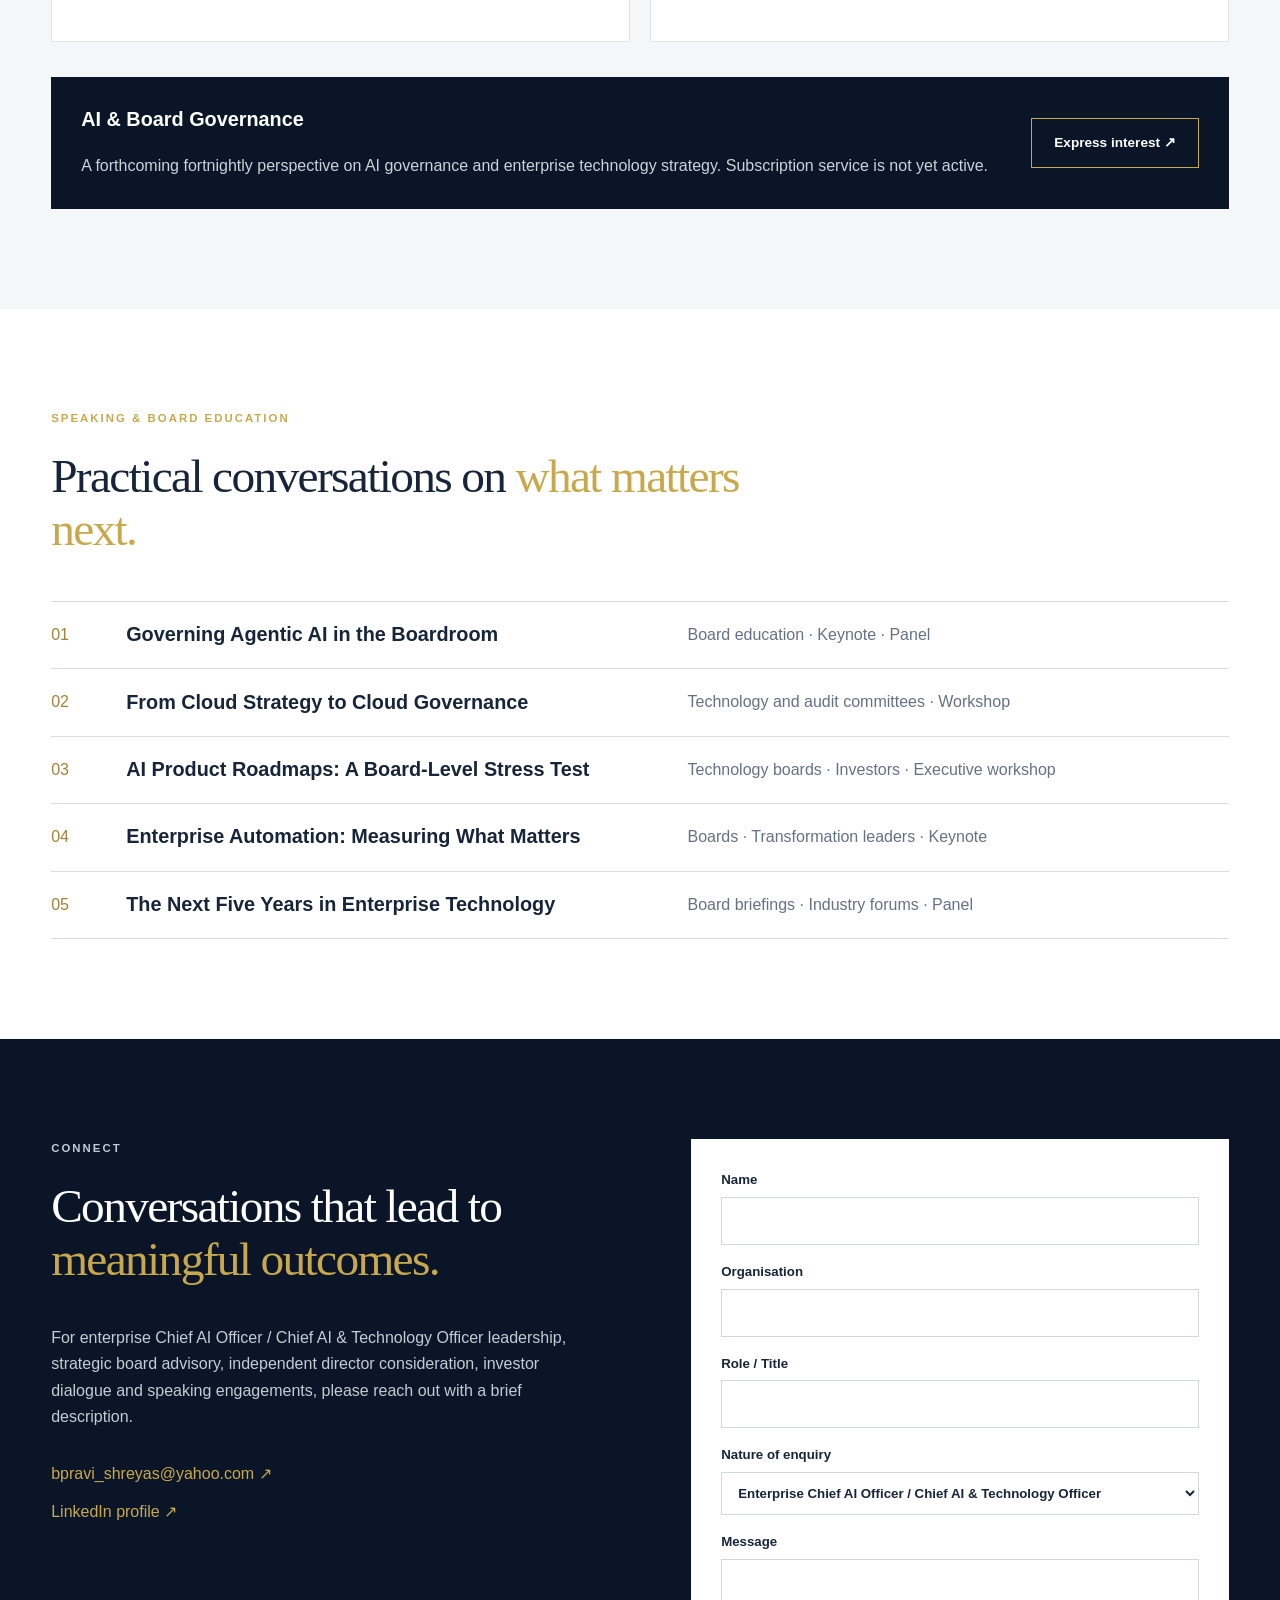
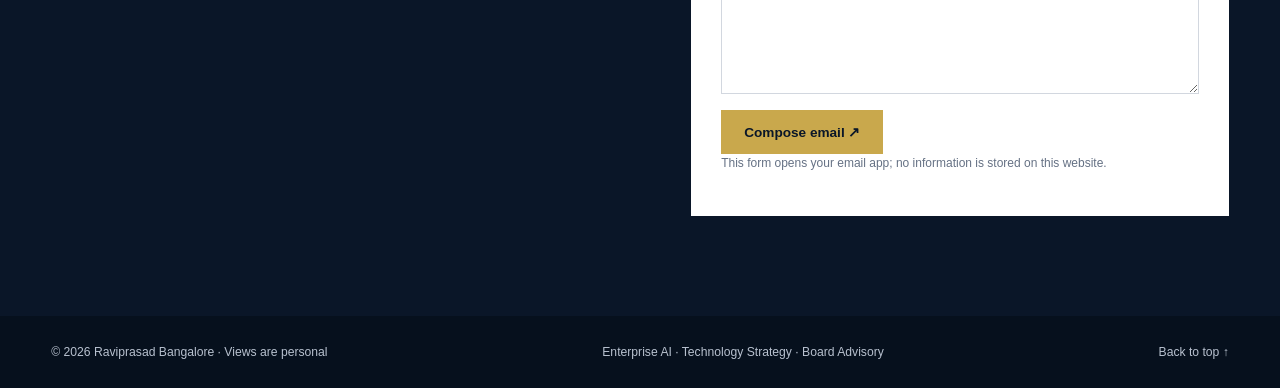
==== commit c5d1ad13: "Refactor header section in index.html" ====
--- a/index.html
+++ b/index.html
@@ -1,7 +1,7 @@
 <!DOCTYPE html>
 
 <html lang="en"><head><meta charset="utf-8"/><meta content="width=device-width,initial-scale=1" name="viewport"/><title>Raviprasad Bangalore | Enterprise Chief AI Officer &amp; Board Advisor</title><meta content="#0A1628" name="theme-color"/><meta content="index,follow" name="robots"/><meta content="Raviprasad Bangalore — enterprise AI and technology transformation leader. Chief AI Officer and Chief AI &amp; Technology Officer positioning, AI-native platforms, business value creation, and board advisory." name="description"/><link href="styles.css" rel="stylesheet"/><meta content="Raviprasad Bangalore | Enterprise AI Leadership &amp; Board Advisory" property="og:title"/><meta content="Enterprise AI strategy, AI-native product transformation, business value creation and board-level technology governance." property="og:description"/><meta content="website" property="og:type"/><meta content="https://raviprasadbangalore.com/" property="og:url"/></head><body>
-<header class="site-header"><a class="brand" href="#home">Raviprasad<span class="gold">.</span> BANGALORE <small>ENTERPRISE AI LEADERSHIP &amp; BOARD ADVISORY</small></a><button aria-expanded="false" aria-label="Toggle navigation" class="menu">☰</button><nav id="nav"><a href="#home">Home</a><a href="#about">Profile</a><a href="enterprise-ai.html">Enterprise AI Leadership</a><a href="#board">Board &amp; Advisory</a><a href="#insights">Insights</a><a href="#recognition">Recognition</a><a href="#speaking">Speaking</a><a class="nav-contact" href="#connect">Connect ↗</a></nav></header>
+<header class="site-header"><a class="brand" href="#home">R<span class="gold">.</span> BANGALORE <small>ENTERPRISE AI LEADERSHIP &amp; BOARD ADVISORY</small></a><button aria-expanded="false" aria-label="Toggle navigation" class="menu">☰</button><nav id="nav"><a href="#home">Home</a><a href="#about">Profile</a><a href="enterprise-ai.html">Enterprise AI Leadership</a><a href="#board">Board &amp; Advisory</a><a href="#insights">Insights</a><a href="#recognition">Recognition</a><a href="#speaking">Speaking</a><a class="nav-contact" href="#connect">Connect ↗</a></nav></header>
 <main><section class="hero" id="home"><div class="hero-content"><p class="eyebrow">ENTERPRISE AI LEADERSHIP · TECHNOLOGY VALUE CREATION · BOARD ADVISORY</p><h1>Building AI-native enterprises. <em>Governing technology for sustainable value.</em></h1><p class="hero-copy">Nearly three decades translating technology innovation into business outcomes — from leading a $125M technology portfolio and global engineering organisations to shaping Agentic AI platforms, enterprise transformation and responsible AI governance.</p><div class="actions"><a class="btn primary" href="enterprise-ai.html">Explore Enterprise AI Leadership ↗</a><a class="btn secondary" href="#board">Board &amp; Advisory ↗</a><a class="btn secondary" href="#connect">Connect ↗</a></div><div class="recognition">✦ AI &amp; Cloud Trailblazers recognition · ET Edge AI Summit &amp; Awards 2026 · <a href="#recognition">View ceremony ↗</a></div></div><div class="hero-aside"><img alt="Raviprasad Bangalore — executive portrait" class="executive-photo" decoding="async" height="532" loading="eager" src="images/raviprasad-profile.jpg" width="413"/><div class="aside-label">AI PLATFORM BUILDER<br/>ENTERPRISE &amp; BOARD PERSPECTIVE</div><p>AI strategy, product transformation, global engineering leadership and accountable technology investment — informed by hands-on execution.</p></div></section>
 <section aria-label="Career metrics" class="metrics"><div><strong>~30</strong><span>Years in technology</span></div><div><strong>$125M</strong><span>Technology portfolio led</span></div><div><strong>800+</strong><span>Global professionals led</span></div><div><strong>5</strong><span>Industries served</span></div></section>
 <section class="section" id="value"><div class="section-heading"><p class="eyebrow">HOW I CONTRIBUTE</p><h2>Technology depth. <em>Enterprise value.</em></h2><p>Two complementary leadership pathways, grounded in the same experience of building and scaling enterprise technology businesses.</p></div><div class="cards three"><article class="card"><span class="card-index">01 / EXECUTIVE LEADERSHIP</span><h3>Enterprise Chief AI Officer</h3><p>Leading AI strategy, AI-native product transformation, engineering adoption, platform investment, commercial value and enterprise-wide governance.</p><a href="enterprise-ai.html">Explore AI leadership ↗</a></article><article class="card"><span class="card-index">02 / BOARD OVERSIGHT</span><h3>Board &amp; Strategic Advisory</h3><p>Independent perspective on AI strategy, technology investment, cybersecurity and operational risk, SaaS economics and long-term enterprise value.</p><a href="#board">Explore board contribution ↗</a></article><article class="card"><span class="card-index">03 / THOUGHT LEADERSHIP</span><h3>AI &amp; Technology Perspectives</h3><p>Practitioner-led perspectives on agentic systems, enterprise transformation, AI governance and how leadership teams assess business outcomes.</p><a href="#insights">Read insights ↗</a></article></div></section>
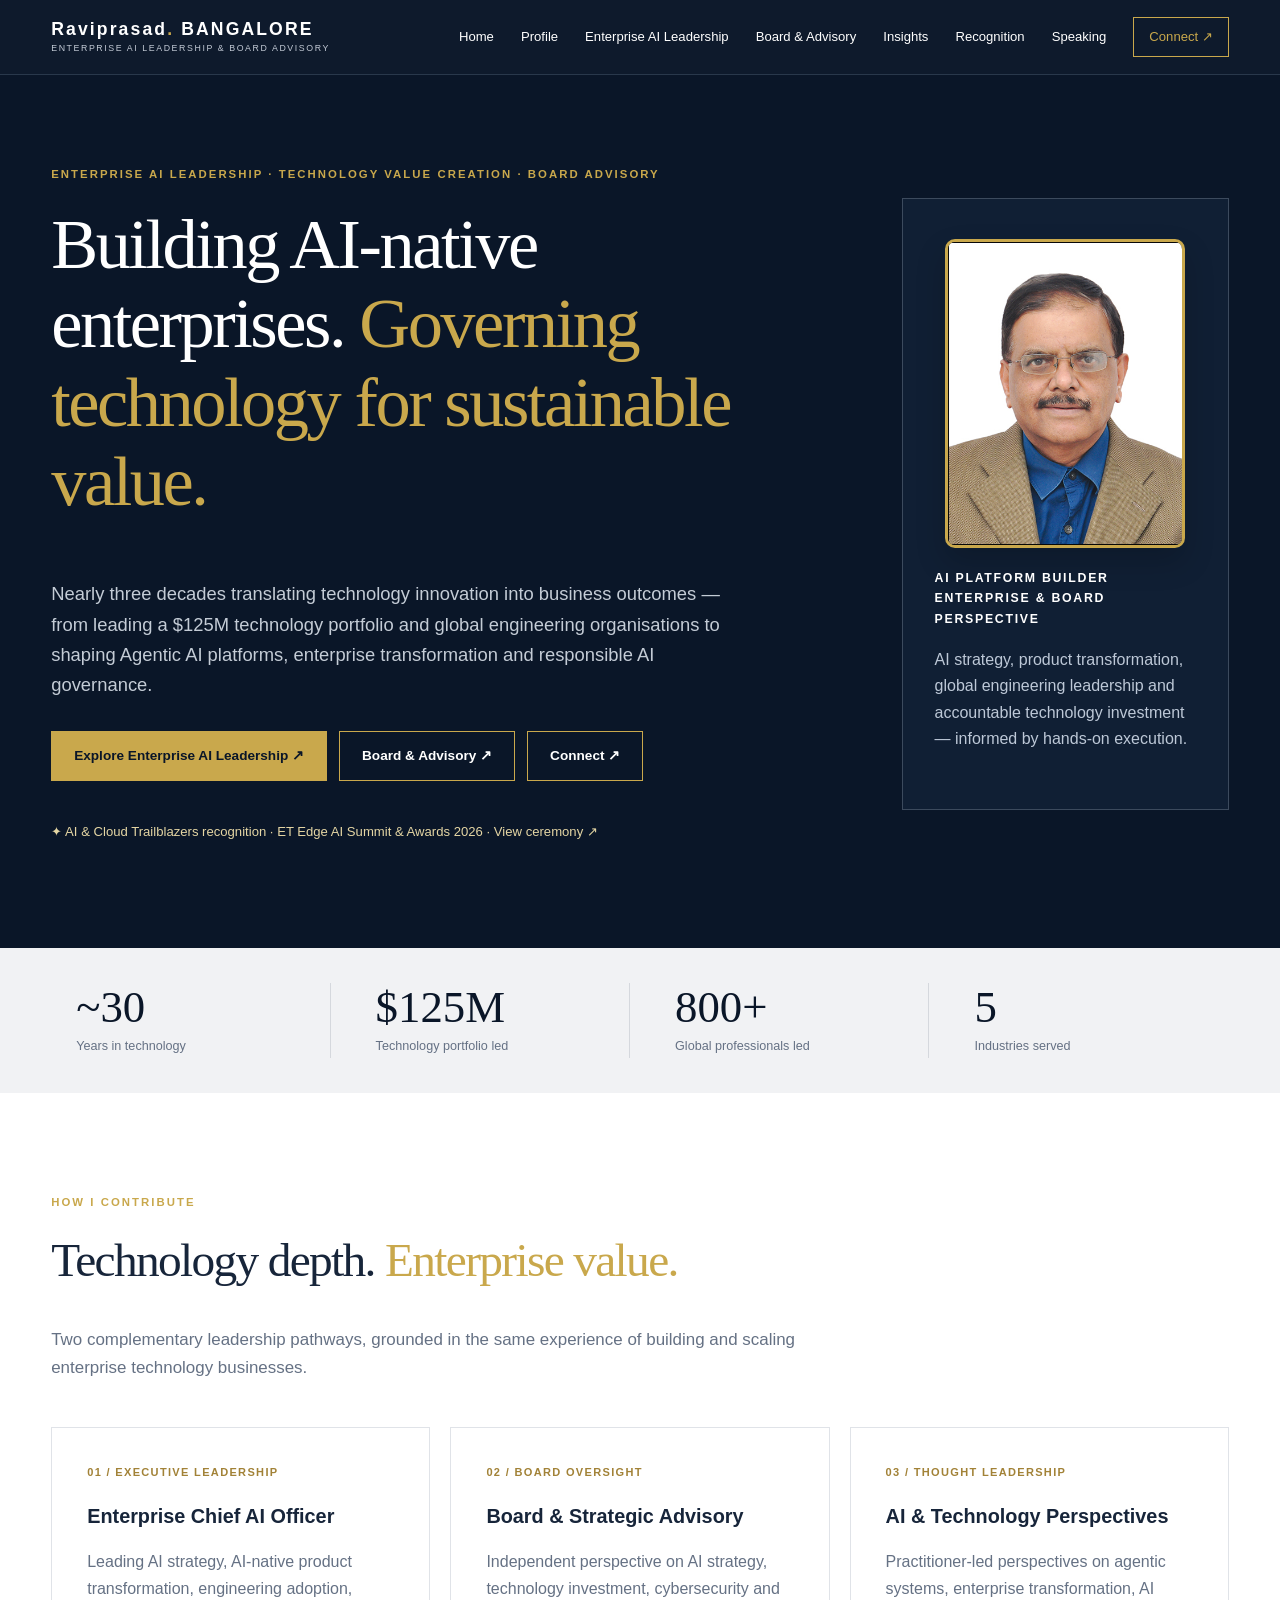
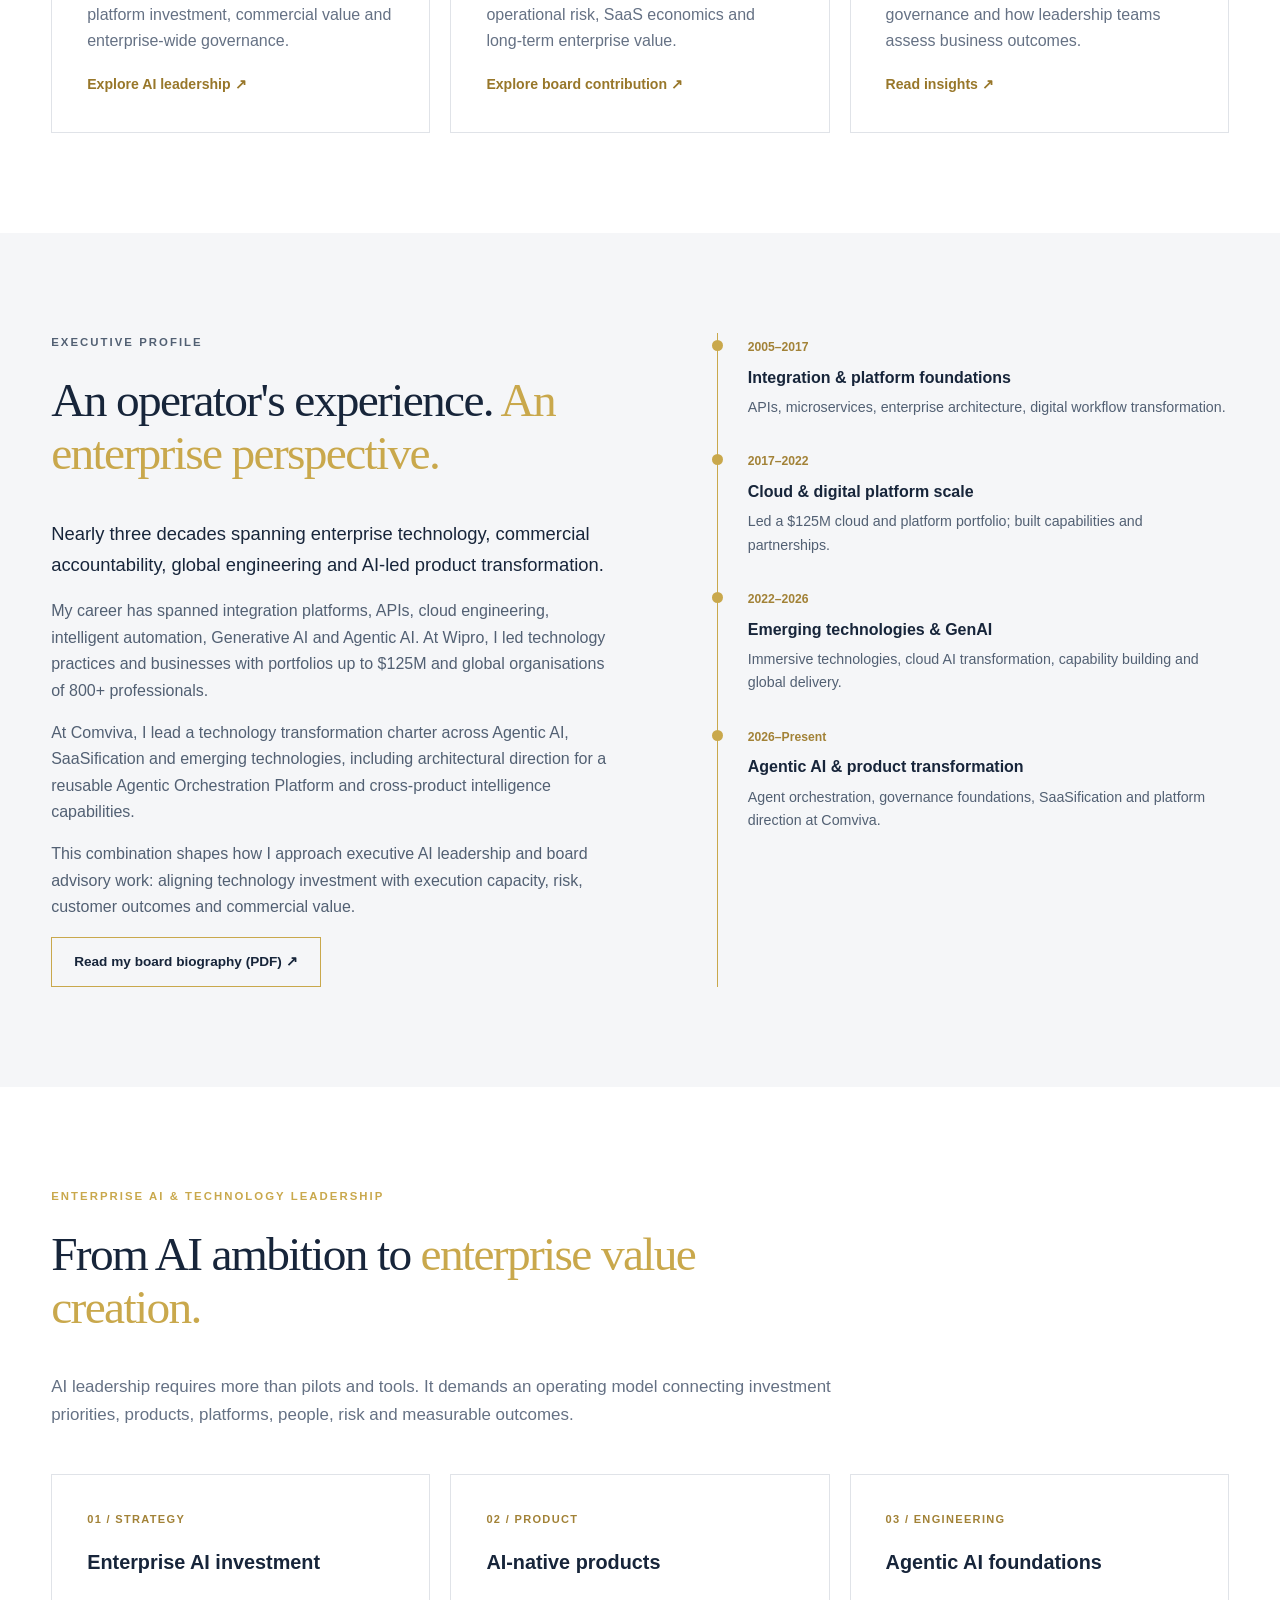
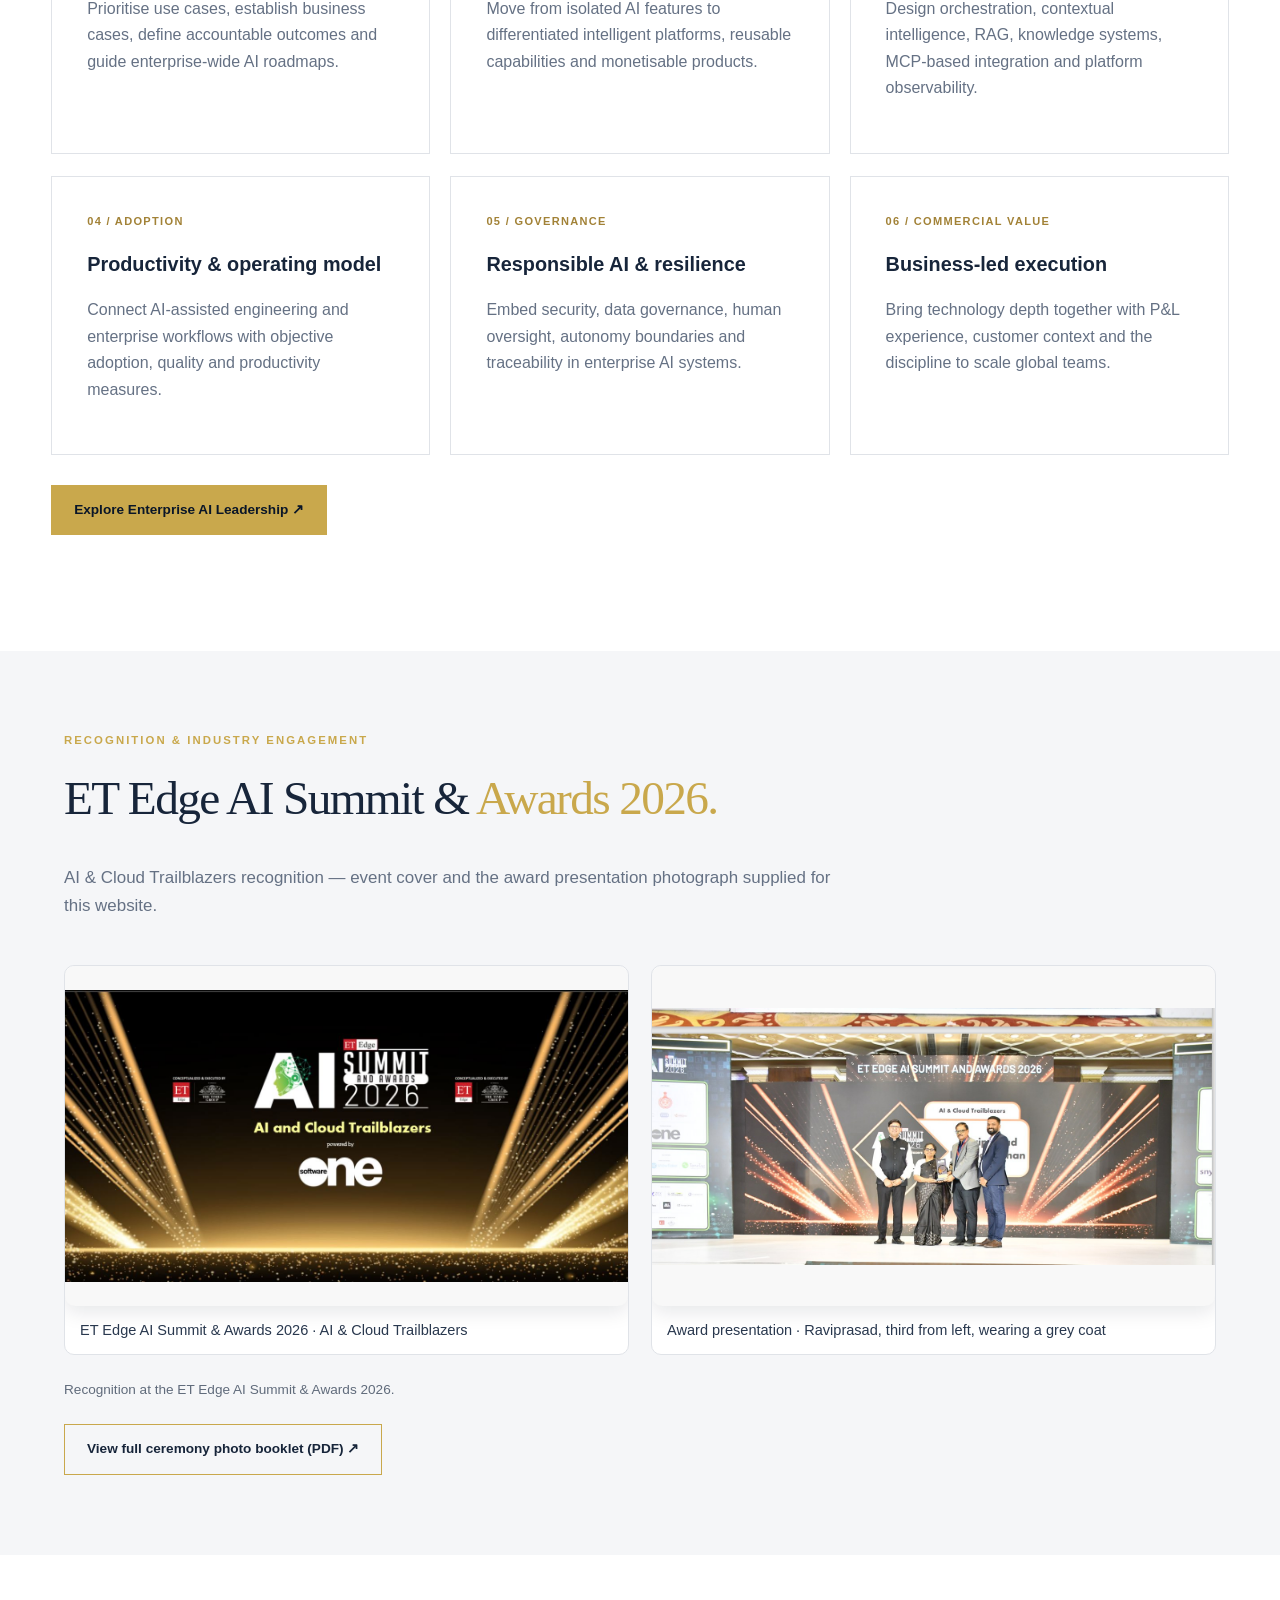
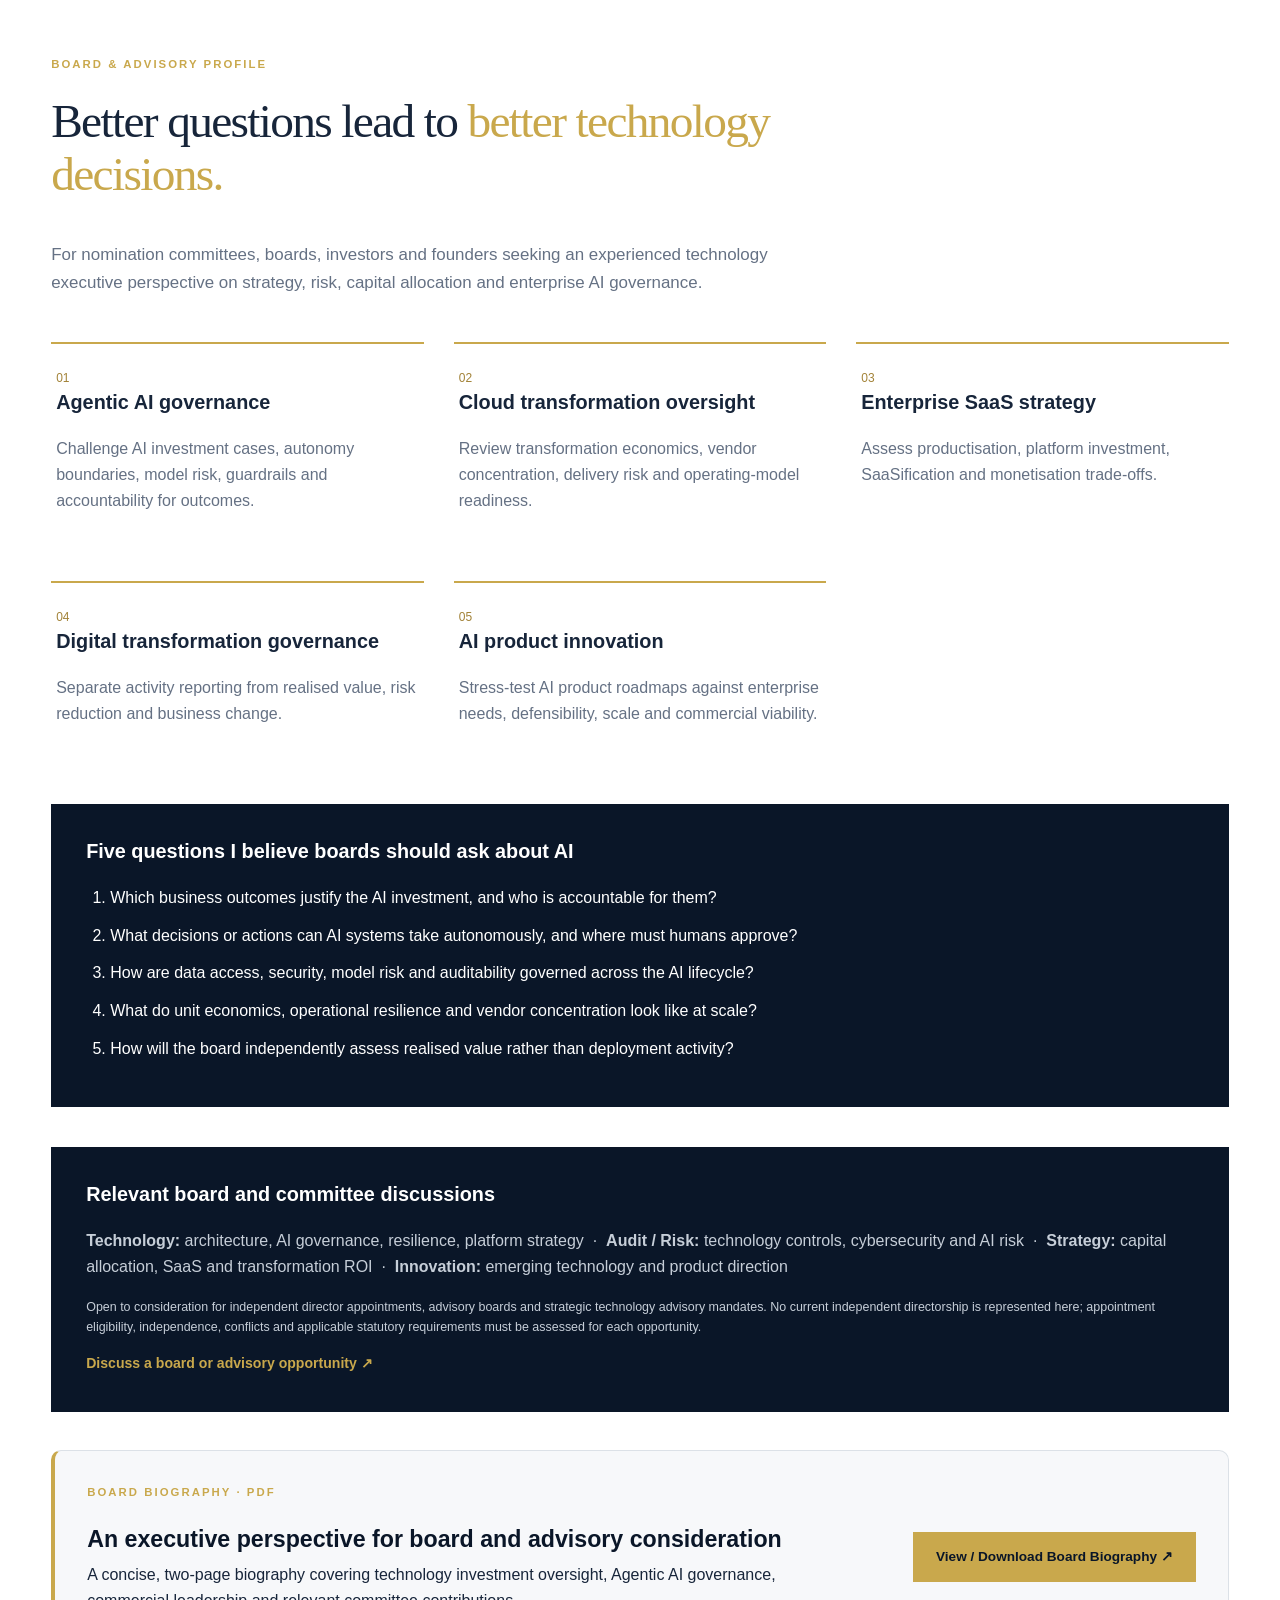
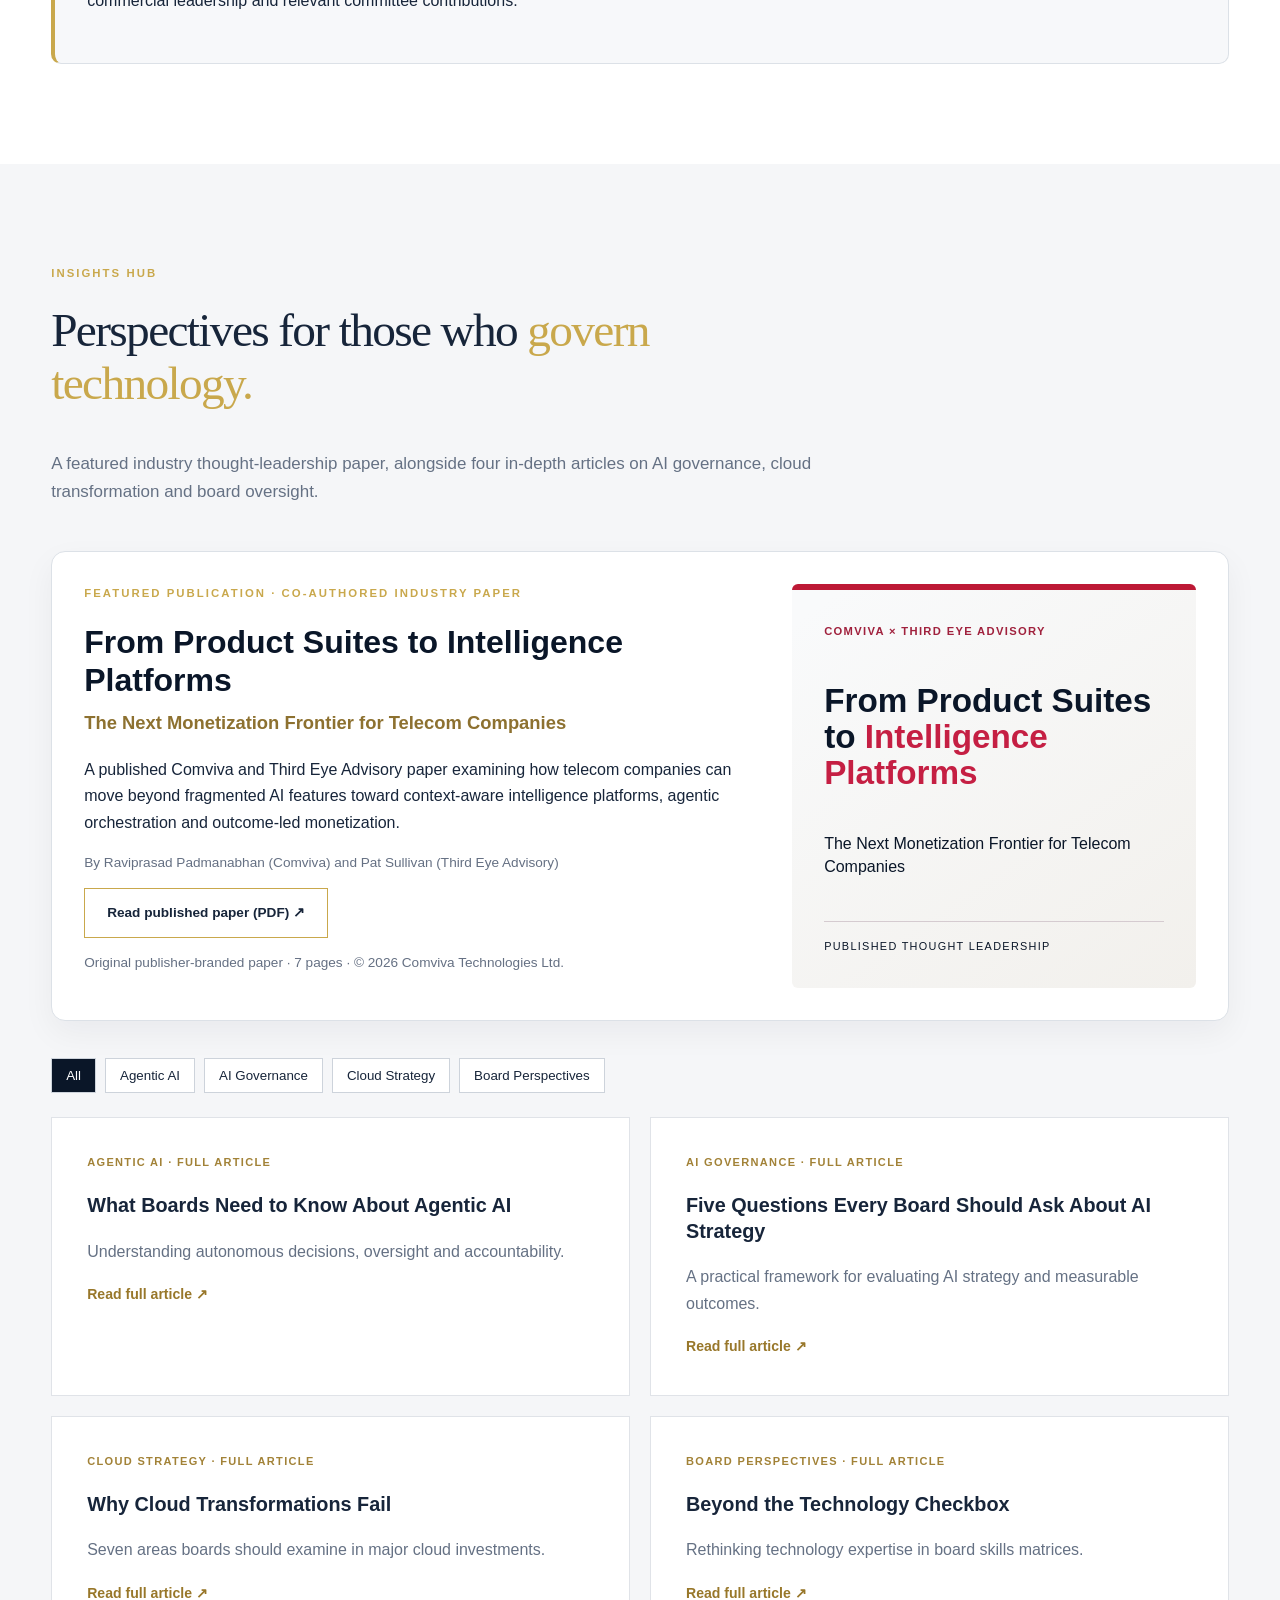
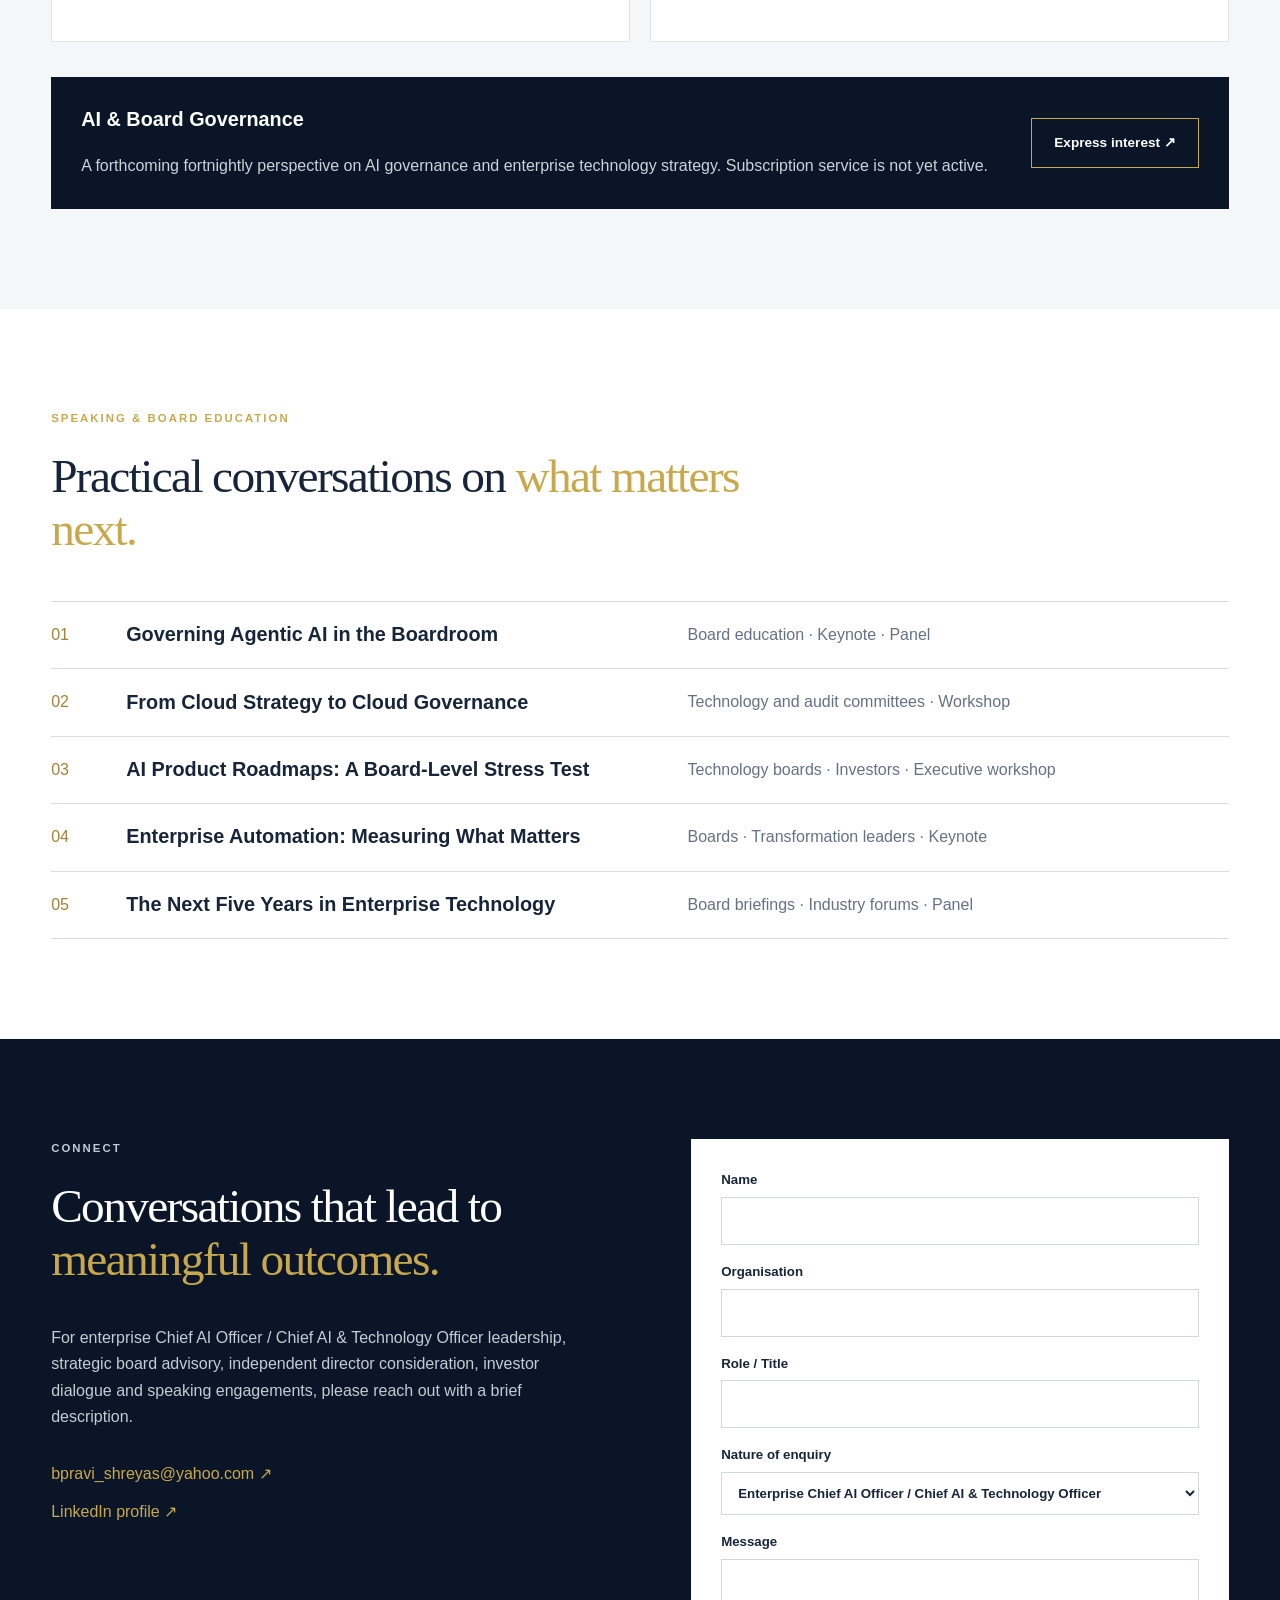
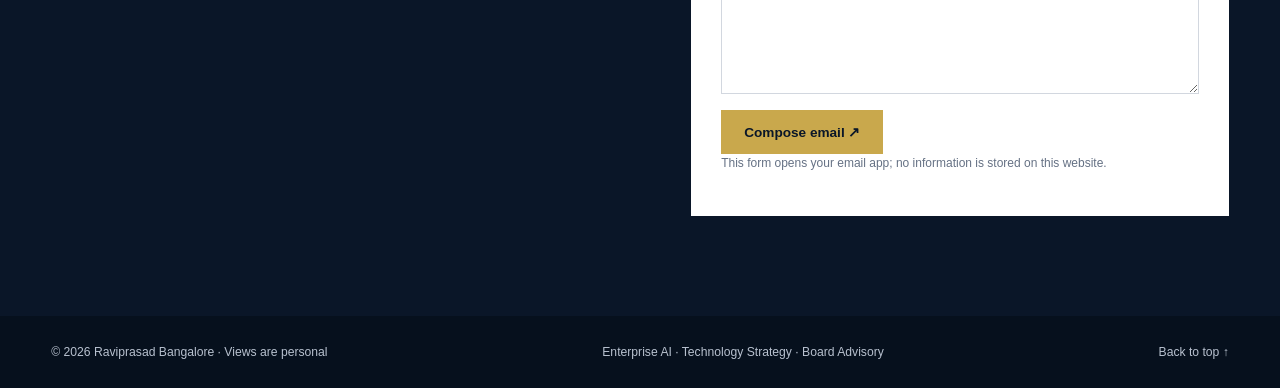
==== commit 5748563e: "Update index.html" ====
--- a/index.html
+++ b/index.html
@@ -1,7 +1,7 @@
 <!DOCTYPE html>
 
 <html lang="en"><head><meta charset="utf-8"/><meta content="width=device-width,initial-scale=1" name="viewport"/><title>Raviprasad Bangalore | Enterprise Chief AI Officer &amp; Board Advisor</title><meta content="#0A1628" name="theme-color"/><meta content="index,follow" name="robots"/><meta content="Raviprasad Bangalore — enterprise AI and technology transformation leader. Chief AI Officer and Chief AI &amp; Technology Officer positioning, AI-native platforms, business value creation, and board advisory." name="description"/><link href="styles.css" rel="stylesheet"/><meta content="Raviprasad Bangalore | Enterprise AI Leadership &amp; Board Advisory" property="og:title"/><meta content="Enterprise AI strategy, AI-native product transformation, business value creation and board-level technology governance." property="og:description"/><meta content="website" property="og:type"/><meta content="https://raviprasadbangalore.com/" property="og:url"/></head><body>
-<header class="site-header"><a class="brand" href="#home">R<span class="gold">.</span> BANGALORE <small>ENTERPRISE AI LEADERSHIP &amp; BOARD ADVISORY</small></a><button aria-expanded="false" aria-label="Toggle navigation" class="menu">☰</button><nav id="nav"><a href="#home">Home</a><a href="#about">Profile</a><a href="enterprise-ai.html">Enterprise AI Leadership</a><a href="#board">Board &amp; Advisory</a><a href="#insights">Insights</a><a href="#recognition">Recognition</a><a href="#speaking">Speaking</a><a class="nav-contact" href="#connect">Connect ↗</a></nav></header>
+<header class="site-header"><a class="brand" href="#home">Raviprasad<span class="gold">.</span> BANGALORE <small>ENTERPRISE AI LEADERSHIP &amp; BOARD ADVISORY</small></a><button aria-expanded="false" aria-label="Toggle navigation" class="menu">☰</button><nav id="nav"><a href="#home">Home</a><a href="#about">Profile</a><a href="enterprise-ai.html">Enterprise AI Leadership</a><a href="#board">Board &amp; Advisory</a><a href="#insights">Insights</a><a href="#recognition">Recognition</a><a href="#speaking">Speaking</a><a class="nav-contact" href="#connect">Connect ↗</a></nav></header>
 <main><section class="hero" id="home"><div class="hero-content"><p class="eyebrow">ENTERPRISE AI LEADERSHIP · TECHNOLOGY VALUE CREATION · BOARD ADVISORY</p><h1>Building AI-native enterprises. <em>Governing technology for sustainable value.</em></h1><p class="hero-copy">Nearly three decades translating technology innovation into business outcomes — from leading a $125M technology portfolio and global engineering organisations to shaping Agentic AI platforms, enterprise transformation and responsible AI governance.</p><div class="actions"><a class="btn primary" href="enterprise-ai.html">Explore Enterprise AI Leadership ↗</a><a class="btn secondary" href="#board">Board &amp; Advisory ↗</a><a class="btn secondary" href="#connect">Connect ↗</a></div><div class="recognition">✦ AI &amp; Cloud Trailblazers recognition · ET Edge AI Summit &amp; Awards 2026 · <a href="#recognition">View ceremony ↗</a></div></div><div class="hero-aside"><img alt="Raviprasad Bangalore — executive portrait" class="executive-photo" decoding="async" height="532" loading="eager" src="images/raviprasad-profile.jpg" width="413"/><div class="aside-label">AI PLATFORM BUILDER<br/>ENTERPRISE &amp; BOARD PERSPECTIVE</div><p>AI strategy, product transformation, global engineering leadership and accountable technology investment — informed by hands-on execution.</p></div></section>
 <section aria-label="Career metrics" class="metrics"><div><strong>~30</strong><span>Years in technology</span></div><div><strong>$125M</strong><span>Technology portfolio led</span></div><div><strong>800+</strong><span>Global professionals led</span></div><div><strong>5</strong><span>Industries served</span></div></section>
 <section class="section" id="value"><div class="section-heading"><p class="eyebrow">HOW I CONTRIBUTE</p><h2>Technology depth. <em>Enterprise value.</em></h2><p>Two complementary leadership pathways, grounded in the same experience of building and scaling enterprise technology businesses.</p></div><div class="cards three"><article class="card"><span class="card-index">01 / EXECUTIVE LEADERSHIP</span><h3>Enterprise Chief AI Officer</h3><p>Leading AI strategy, AI-native product transformation, engineering adoption, platform investment, commercial value and enterprise-wide governance.</p><a href="enterprise-ai.html">Explore AI leadership ↗</a></article><article class="card"><span class="card-index">02 / BOARD OVERSIGHT</span><h3>Board &amp; Strategic Advisory</h3><p>Independent perspective on AI strategy, technology investment, cybersecurity and operational risk, SaaS economics and long-term enterprise value.</p><a href="#board">Explore board contribution ↗</a></article><article class="card"><span class="card-index">03 / THOUGHT LEADERSHIP</span><h3>AI &amp; Technology Perspectives</h3><p>Practitioner-led perspectives on agentic systems, enterprise transformation, AI governance and how leadership teams assess business outcomes.</p><a href="#insights">Read insights ↗</a></article></div></section>
